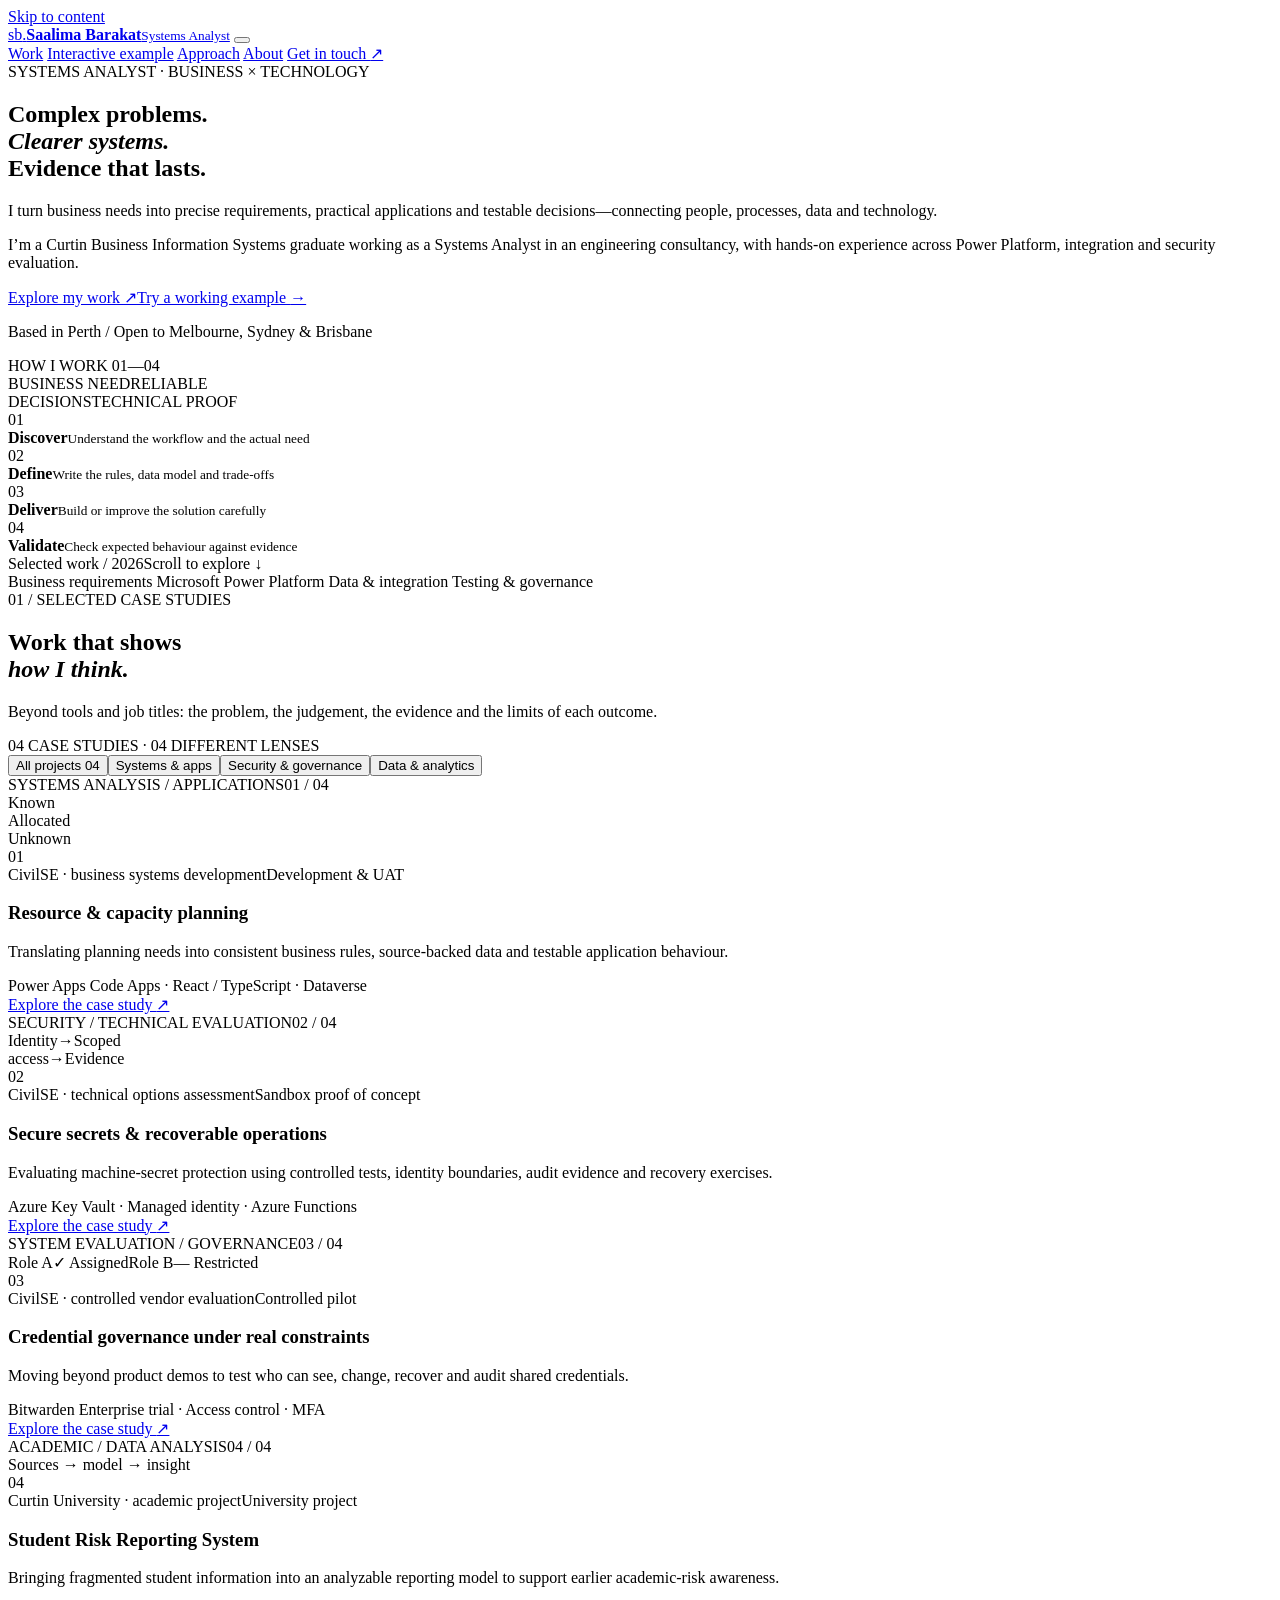
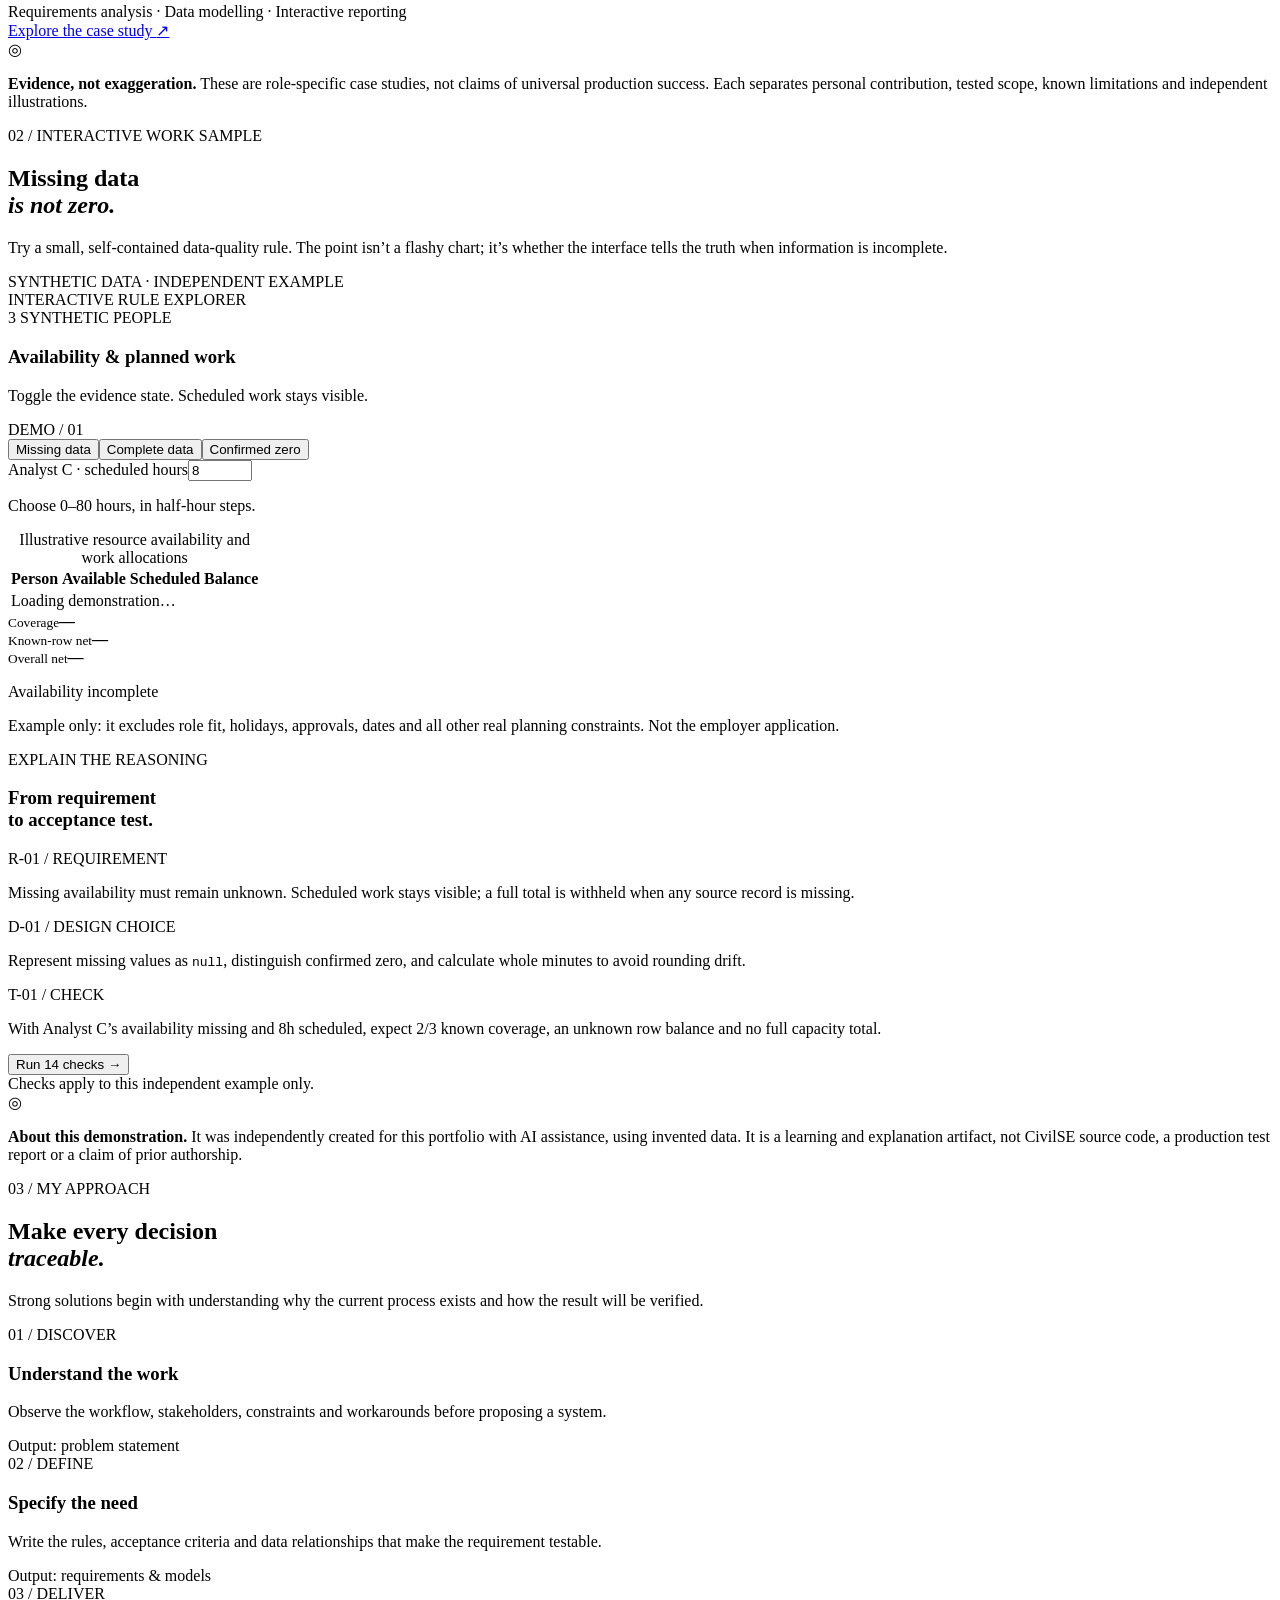
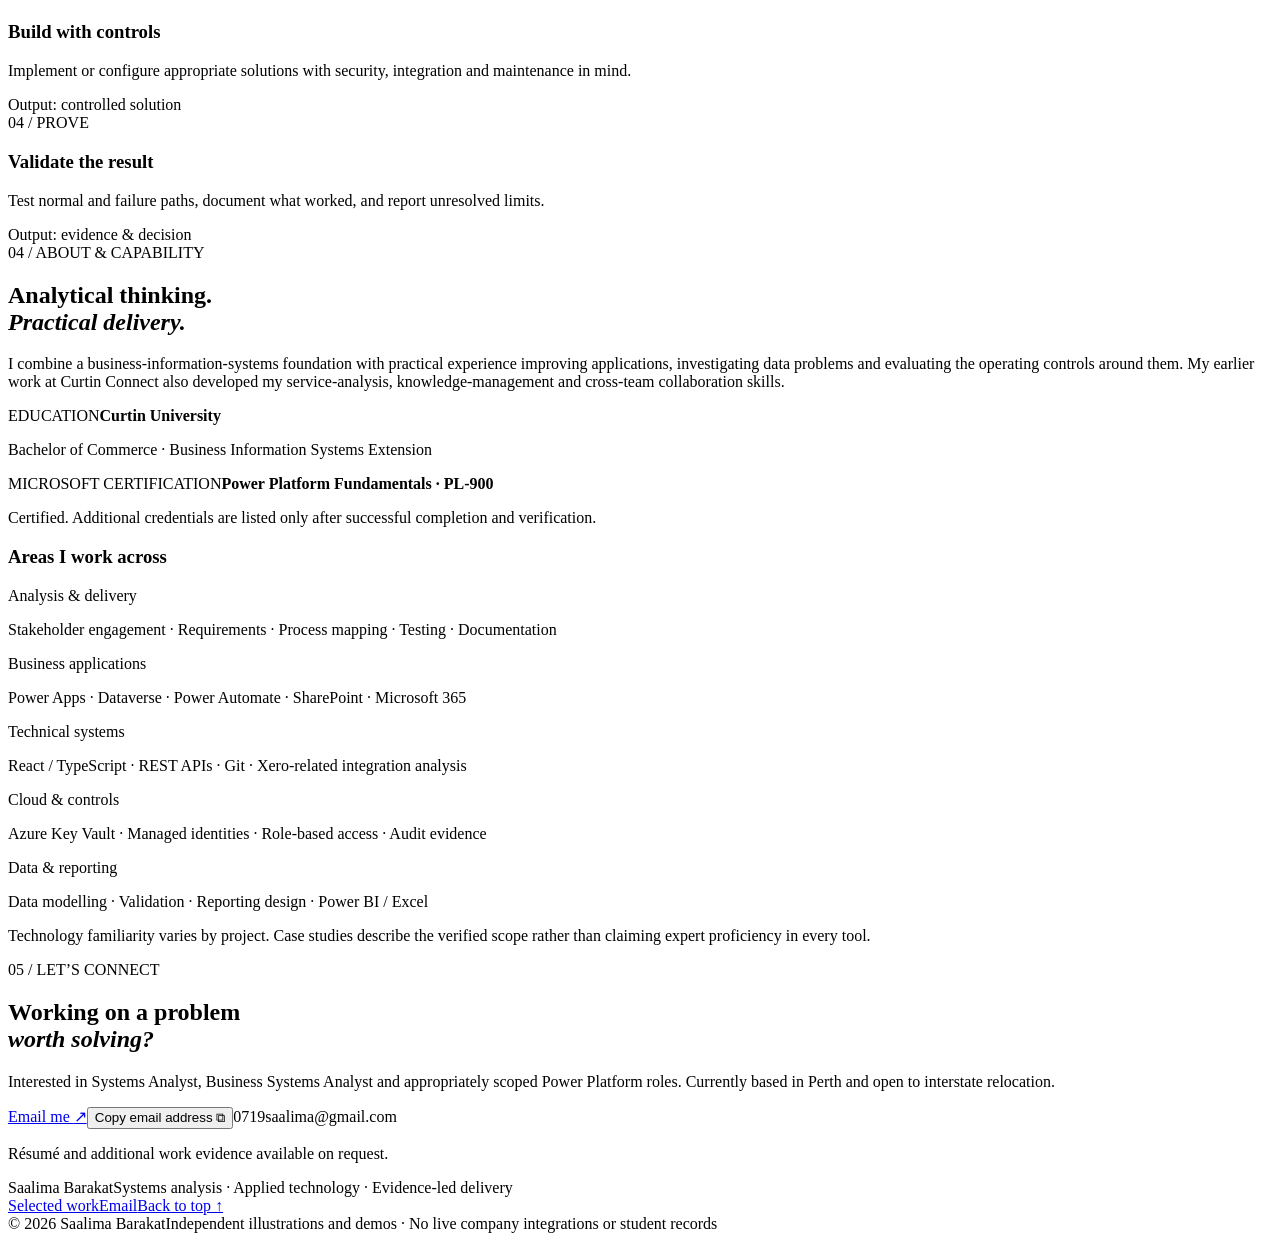
==== index.html @ 71331fdf "Add files via upload Launch professional Systems Analyst portfolio" ====
<!doctype html>
<html lang="en-AU">
<head>
  <meta charset="utf-8">
  <meta name="viewport" content="width=device-width, initial-scale=1">
  <meta name="robots" content="index,follow">
  <meta name="referrer" content="strict-origin-when-cross-origin">
  <meta name="theme-color" content="#102a34">
  <meta name="description" content="Selected systems analysis, Power Platform and security-evaluation case studies with an independent interactive demonstration.">
  <meta property="og:type" content="website">
  <meta property="og:title" content="Saalima Barakat | Systems Analyst · Projects &amp; Evidence">
  <meta property="og:description" content="Selected systems analysis, Power Platform and security-evaluation case studies with an independent interactive demonstration.">
  <meta property="og:image" content="assets/og-card.svg">
  <title>Saalima Barakat | Systems Analyst · Projects &amp; Evidence</title>
  <link rel="icon" type="image/svg+xml" href="assets/favicon.svg">
  <link rel="stylesheet" href="assets/style.css">
  <script src="assets/capacity-rules.js" defer></script>
  <script src="assets/main.js" defer></script>
  
</head>
<body class="">
<a href="#main" class="skip">Skip to content</a>

<header class="header">
  <div class="container header-inner">
    <a class="identity" href="index.html" aria-label="Saalima Barakat — Home"><span class="monogram">sb<span class="monogram-point">.</span></span><span class="identity-text"><strong>Saalima Barakat</strong><small>Systems Analyst</small></span></a>
    <button class="menu-toggle" type="button" aria-expanded="false" aria-controls="site-nav" aria-label="Open navigation"><span></span><span></span></button>
    <nav class="nav-links" id="site-nav" aria-label="Site navigation">
      <a href="index.html#work">Work</a>
      <a href="index.html#demo">Interactive example</a>
      <a href="index.html#approach">Approach</a>
      <a href="index.html#about">About</a>
      <a class="nav-cta" href="index.html#contact">Get in touch <span aria-hidden="true">↗</span></a>
    </nav>
  </div>
</header>
<main id="main">

<section class="hero" id="intro">
  <div class="container hero-grid">
    <div class="hero-main">
      <span class="section-kicker hero-kicker"><span class="kicker-mark"></span> SYSTEMS ANALYST · BUSINESS × TECHNOLOGY</span>
      <h1>Complex problems.<br><em>Clearer systems.</em><br>Evidence that lasts.</h1>
      <p class="hero-lead">I turn business needs into precise requirements, practical applications and testable decisions—connecting people, processes, data and technology.</p>
      <p class="hero-context">I’m a Curtin Business Information Systems graduate working as a Systems Analyst in an engineering consultancy, with hands-on experience across Power Platform, integration and security evaluation.</p>
      <div class="hero-actions"><a class="button button-light" href="#work">Explore my work <span aria-hidden="true">↗</span></a><a class="button button-ghost" href="#demo">Try a working example <span aria-hidden="true">→</span></a></div>
      <p class="availability"><span class="availability-dot" aria-hidden="true"></span> Based in Perth <span class="sep">/</span> Open to Melbourne, Sydney & Brisbane</p>
    </div>
    <div class="hero-aside">
      <div class="glass-eyebrow"><span class="ring-dot" aria-hidden="true"></span> HOW I WORK <span>01—04</span></div>
      <div class="diagram-arc" aria-hidden="true"><span class="arc-label arc-label-top">BUSINESS NEED</span><span class="arc-core">RELIABLE<br>DECISIONS</span><span class="arc-label arc-label-bottom">TECHNICAL PROOF</span></div>
      <div class="workflow-list">
        <div><span>01</span><div><strong>Discover</strong><small>Understand the workflow and the actual need</small></div></div>
        <div><span>02</span><div><strong>Define</strong><small>Write the rules, data model and trade-offs</small></div></div>
        <div><span>03</span><div><strong>Deliver</strong><small>Build or improve the solution carefully</small></div></div>
        <div><span>04</span><div><strong>Validate</strong><small>Check expected behaviour against evidence</small></div></div>
      </div>
    </div>
  </div>
  <div class="hero-bottom container"><span>Selected work / 2026</span><span>Scroll to explore <span aria-hidden="true">↓</span></span></div>
</section>

<div class="capability-ribbon"><div class="container ribbon-inner">
  <span><i class="small-square"></i> Business requirements</span><span><i class="small-square"></i> Microsoft Power Platform</span><span><i class="small-square"></i> Data & integration</span><span><i class="small-square"></i> Testing & governance</span>
</div></div>

<section class="section projects-section" id="work">
  <div class="container">
    <div class="heading-row"><div><span class="section-kicker">01 / SELECTED CASE STUDIES</span><h2>Work that shows<br><em>how I think.</em></h2></div><div class="heading-aside"><p>Beyond tools and job titles: the problem, the judgement, the evidence and the limits of each outcome.</p><span class="mini-meta">04 CASE STUDIES · 04 DIFFERENT LENSES</span></div></div>
    <div class="filters" role="group" aria-label="Filter case studies"><button class="filter active" type="button" data-filter="all" aria-pressed="true">All projects <span>04</span></button><button class="filter" type="button" data-filter="systems" aria-pressed="false">Systems & apps</button><button class="filter" type="button" data-filter="security" aria-pressed="false">Security & governance</button><button class="filter" type="button" data-filter="data" aria-pressed="false">Data & analytics</button></div>
    <div class="project-grid">
      
      <article class="project-card project-card-teal" data-category="systems">
        <div class="project-art project-art-teal" aria-hidden="true">
          <div class="art-head"><span>SYSTEMS ANALYSIS / APPLICATIONS</span><span>01 / 04</span></div>
          <div class="art-planner"><div class="art-track"><span>Known</span><i style="width:76%"></i></div><div class="art-track"><span>Allocated</span><i style="width:57%"></i></div><div class="art-track"><span>Unknown</span><i class="unknown" style="width:42%"></i></div></div>
          
          <span class="art-index">01</span>
        </div>
        <div class="project-body"><div class="project-meta"><span>CivilSE · business systems development</span><span class="project-status">Development &amp; UAT</span></div><h3>Resource &amp; capacity planning</h3><p>Translating planning needs into consistent business rules, source-backed data and testable application behaviour.</p><div class="project-tech">Power Apps Code Apps · React / TypeScript · Dataverse</div><a class="project-link" href="work/resource-planning.html" aria-label="Read case study: Resource &amp; capacity planning">Explore the case study <span aria-hidden="true">↗</span></a></div>
      </article>
      
      <article class="project-card project-card-blue" data-category="security">
        <div class="project-art project-art-blue" aria-hidden="true">
          <div class="art-head"><span>SECURITY / TECHNICAL EVALUATION</span><span>02 / 04</span></div>
          <div class="art-nodes"><span>Identity</span><b>→</b><span class="art-node-focus">Scoped<br>access</span><b>→</b><span>Evidence</span></div>
          
          <span class="art-index">02</span>
        </div>
        <div class="project-body"><div class="project-meta"><span>CivilSE · technical options assessment</span><span class="project-status">Sandbox proof of concept</span></div><h3>Secure secrets &amp; recoverable operations</h3><p>Evaluating machine-secret protection using controlled tests, identity boundaries, audit evidence and recovery exercises.</p><div class="project-tech">Azure Key Vault · Managed identity · Azure Functions</div><a class="project-link" href="work/azure-key-vault.html" aria-label="Read case study: Secure secrets &amp; recoverable operations">Explore the case study <span aria-hidden="true">↗</span></a></div>
      </article>
      
      <article class="project-card project-card-violet" data-category="security">
        <div class="project-art project-art-violet" aria-hidden="true">
          <div class="art-head"><span>SYSTEM EVALUATION / GOVERNANCE</span><span>03 / 04</span></div>
          <div class="art-permissions"><span class="perm-user">Role A</span><span class="perm-yes">✓ Assigned</span><span class="perm-user">Role B</span><span class="perm-no">— Restricted</span></div>
          
          <span class="art-index">03</span>
        </div>
        <div class="project-body"><div class="project-meta"><span>CivilSE · controlled vendor evaluation</span><span class="project-status">Controlled pilot</span></div><h3>Credential governance under real constraints</h3><p>Moving beyond product demos to test who can see, change, recover and audit shared credentials.</p><div class="project-tech">Bitwarden Enterprise trial · Access control · MFA</div><a class="project-link" href="work/credential-governance.html" aria-label="Read case study: Credential governance under real constraints">Explore the case study <span aria-hidden="true">↗</span></a></div>
      </article>
      
      <article class="project-card project-card-sand" data-category="data">
        <div class="project-art project-art-sand" aria-hidden="true">
          <div class="art-head"><span>ACADEMIC / DATA ANALYSIS</span><span>04 / 04</span></div>
          <div class="art-analytics"><i style="height:38%"></i><i style="height:72%"></i><i style="height:55%"></i><i style="height:90%"></i><i style="height:66%"></i><span>Sources → model → insight</span></div>
          <span class="art-index">04</span>
        </div>
        <div class="project-body"><div class="project-meta"><span>Curtin University · academic project</span><span class="project-status">University project</span></div><h3>Student Risk Reporting System</h3><p>Bringing fragmented student information into an analyzable reporting model to support earlier academic-risk awareness.</p><div class="project-tech">Requirements analysis · Data modelling · Interactive reporting</div><a class="project-link" href="work/student-risk.html" aria-label="Read case study: Student Risk Reporting System">Explore the case study <span aria-hidden="true">↗</span></a></div>
      </article>
      
    </div>
    <div class="transparency"><span aria-hidden="true">◎</span><p><strong>Evidence, not exaggeration.</strong> These are role-specific case studies, not claims of universal production success. Each separates personal contribution, tested scope, known limitations and independent illustrations.</p></div>
  </div>
</section>

<section class="demo-section" id="demo">
 <div class="container">
   <div class="heading-row demo-heading"><div><span class="section-kicker">02 / INTERACTIVE WORK SAMPLE</span><h2>Missing data<br><em>is not zero.</em></h2></div><div class="heading-aside"><p>Try a small, self-contained data-quality rule. The point isn’t a flashy chart; it’s whether the interface tells the truth when information is incomplete.</p><span class="mini-meta">SYNTHETIC DATA · INDEPENDENT EXAMPLE</span></div></div>
   <div class="demo-grid">
    <div class="demo-screen"><div class="screen-top"><div><span class="green-dot"></span> INTERACTIVE RULE EXPLORER</div><span>3 SYNTHETIC PEOPLE</span></div>
      <div class="screen-title"><div><h3>Availability & planned work</h3><p>Toggle the evidence state. Scheduled work stays visible.</p></div><span class="screen-counter">DEMO / 01</span></div>
      <div class="scenario" role="group" aria-label="Availability data scenario"><button type="button" class="scenario-btn selected" data-scenario="missing" aria-pressed="true">Missing data</button><button type="button" class="scenario-btn" data-scenario="complete" aria-pressed="false">Complete data</button><button type="button" class="scenario-btn" data-scenario="zero" aria-pressed="false">Confirmed zero</button></div>
      <div class="scenario-input"><label for="scheduled">Analyst C · scheduled hours</label><input id="scheduled" type="number" min="0" max="80" step="0.5" value="8" aria-describedby="scenario-help"><p id="scenario-help">Choose 0–80 hours, in half-hour steps.</p></div>
      <p id="input-error" class="inline-error" role="alert" hidden></p>
      <div id="demo-output"><div class="table-container"><table><caption class="visually-hidden">Illustrative resource availability and work allocations</caption><thead><tr><th scope="col">Person</th><th scope="col">Available</th><th scope="col">Scheduled</th><th scope="col">Balance</th></tr></thead><tbody id="demo-rows"><tr><td colspan="4">Loading demonstration…</td></tr></tbody></table></div>
        <div class="demo-metrics" aria-live="polite"><div><small>Coverage</small><strong id="coverage">—</strong></div><div><small>Known-row net</small><strong id="known-net">—</strong></div><div><small>Overall net</small><strong id="total-net">—</strong></div></div><p id="net-note" class="metric-explainer">Availability incomplete</p><p class="scenario-result" id="conclusion" aria-live="polite"></p>
      </div>
      <p class="demo-disclaimer">Example only: it excludes role fit, holidays, approvals, dates and all other real planning constraints. Not the employer application.</p>
    </div>
    <div class="demo-trace"><span class="trace-label">EXPLAIN THE REASONING</span><h3>From requirement<br>to acceptance test.</h3><div class="trace-item"><span>R-01 / REQUIREMENT</span><p>Missing availability must remain unknown. Scheduled work stays visible; a full total is withheld when any source record is missing.</p></div><div class="trace-item"><span>D-01 / DESIGN CHOICE</span><p>Represent missing values as <code>null</code>, distinguish confirmed zero, and calculate whole minutes to avoid rounding drift.</p></div><div class="trace-item"><span>T-01 / CHECK</span><p>With Analyst C’s availability missing and 8h scheduled, expect 2/3 known coverage, an unknown row balance and no full capacity total.</p></div><button class="button test-button" type="button" id="run-tests">Run 14 checks <span aria-hidden="true">→</span></button><div id="test-result" class="test-result" role="status">Checks apply to this independent example only.</div><details id="test-details" class="test-details" hidden><summary>Inspect the individual checks</summary><ol id="test-list"></ol></details></div>
   </div>
   <div class="demo-credit"><span>◎</span><p><strong>About this demonstration.</strong> It was independently created for this portfolio with AI assistance, using invented data. It is a learning and explanation artifact, not CivilSE source code, a production test report or a claim of prior authorship.</p></div>
 </div>
</section>

<section class="section method-section" id="approach"><div class="container"><div class="heading-row"><div><span class="section-kicker">03 / MY APPROACH</span><h2>Make every decision<br><em>traceable.</em></h2></div><div class="heading-aside"><p>Strong solutions begin with understanding why the current process exists and how the result will be verified.</p></div></div>
  <div class="method-grid"><div class="method"><span class="method-index">01 / DISCOVER</span><h3>Understand the work</h3><p>Observe the workflow, stakeholders, constraints and workarounds before proposing a system.</p><span class="method-deliverable">Output: problem statement</span></div><div class="method"><span class="method-index">02 / DEFINE</span><h3>Specify the need</h3><p>Write the rules, acceptance criteria and data relationships that make the requirement testable.</p><span class="method-deliverable">Output: requirements & models</span></div><div class="method"><span class="method-index">03 / DELIVER</span><h3>Build with controls</h3><p>Implement or configure appropriate solutions with security, integration and maintenance in mind.</p><span class="method-deliverable">Output: controlled solution</span></div><div class="method"><span class="method-index">04 / PROVE</span><h3>Validate the result</h3><p>Test normal and failure paths, document what worked, and report unresolved limits.</p><span class="method-deliverable">Output: evidence & decision</span></div></div>
</div></section>

<section class="section profile-section" id="about"><div class="container profile-grid"><div><span class="section-kicker">04 / ABOUT & CAPABILITY</span><h2>Analytical thinking.<br><em>Practical delivery.</em></h2><p class="profile-intro">I combine a business-information-systems foundation with practical experience improving applications, investigating data problems and evaluating the operating controls around them. My earlier work at Curtin Connect also developed my service-analysis, knowledge-management and cross-team collaboration skills.</p><div class="education-card"><span>EDUCATION</span><strong>Curtin University</strong><p>Bachelor of Commerce · Business Information Systems Extension</p></div><div class="education-card"><span>MICROSOFT CERTIFICATION</span><strong>Power Platform Fundamentals · PL-900</strong><p>Certified. Additional credentials are listed only after successful completion and verification.</p></div></div><div class="skills-panel"><h3>Areas I work across</h3><div class="skill-row"><span>Analysis & delivery</span><p>Stakeholder engagement · Requirements · Process mapping · Testing · Documentation</p></div><div class="skill-row"><span>Business applications</span><p>Power Apps · Dataverse · Power Automate · SharePoint · Microsoft 365</p></div><div class="skill-row"><span>Technical systems</span><p>React / TypeScript · REST APIs · Git · Xero-related integration analysis</p></div><div class="skill-row"><span>Cloud & controls</span><p>Azure Key Vault · Managed identities · Role-based access · Audit evidence</p></div><div class="skill-row"><span>Data & reporting</span><p>Data modelling · Validation · Reporting design · Power BI / Excel</p></div><p class="skill-caveat">Technology familiarity varies by project. Case studies describe the verified scope rather than claiming expert proficiency in every tool.</p></div></div></section>

<section class="contact-section" id="contact"><div class="container contact-grid"><div><span class="section-kicker">05 / LET’S CONNECT</span><h2>Working on a problem<br><em>worth solving?</em></h2><p>Interested in Systems Analyst, Business Systems Analyst and appropriately scoped Power Platform roles. Currently based in Perth and open to interstate relocation.</p></div><div class="contact-actions"><a class="button button-light" href="mailto:0719saalima@gmail.com?subject=Systems%20Analyst%20opportunity">Email me <span aria-hidden="true">↗</span></a><button type="button" class="copy-email" data-copy="0719saalima@gmail.com">Copy email address <span aria-hidden="true">⧉</span></button><span id="copy-status" class="copy-status" role="status" aria-live="polite"></span><span class="contact-label">0719saalima@gmail.com</span><p>Résumé and additional work evidence available on request.</p></div></div></section>

</main>
<footer class="footer">
  <div class="container foot-grid">
    <div><span class="foot-name">Saalima Barakat</span><span class="foot-sub">Systems analysis · Applied technology · Evidence-led delivery</span></div>
    <div class="foot-right"><a href="index.html#work">Selected work</a><a href="mailto:0719saalima@gmail.com?subject=Systems%20Analyst%20opportunity">Email</a><a href="#main">Back to top ↑</a></div>
  </div>
  <div class="container foot-base"><span>© 2026 Saalima Barakat</span><span>Independent illustrations and demos · No live company integrations or student records</span></div>
</footer>
</body>
</html>
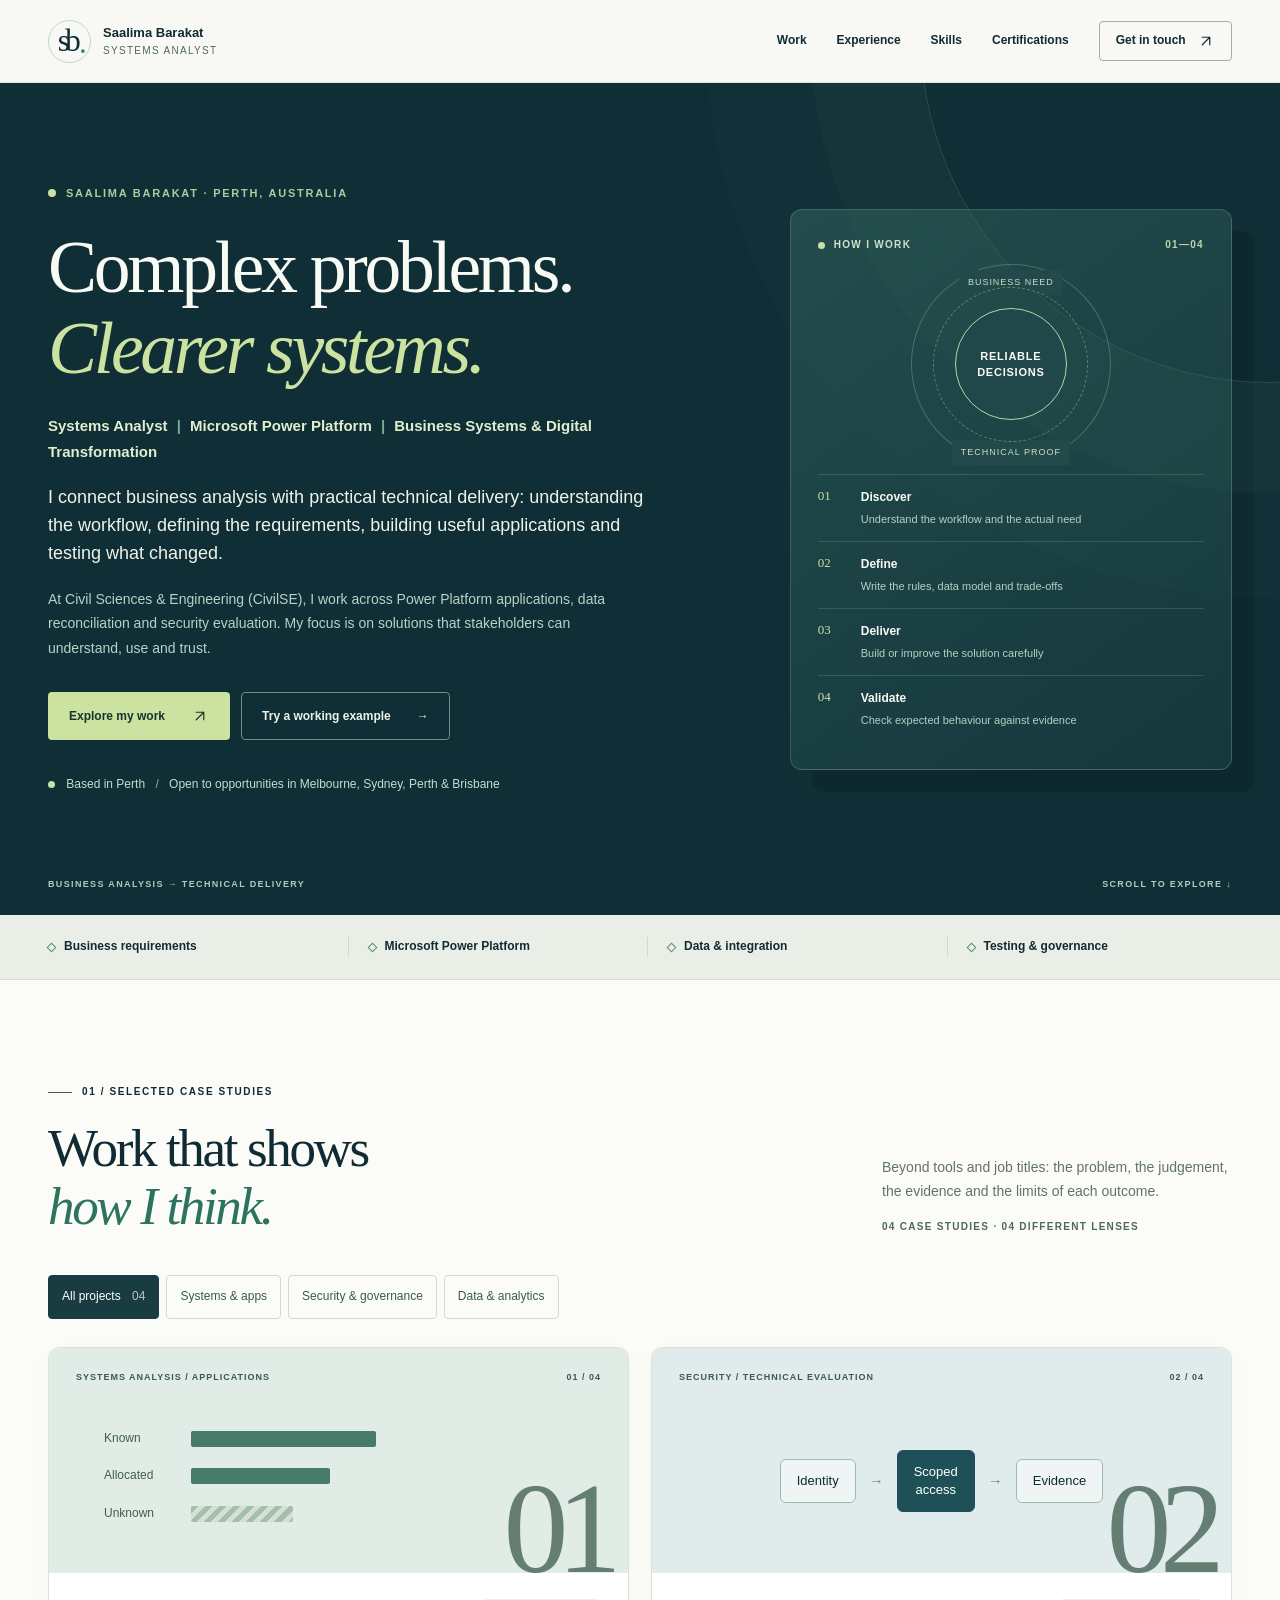
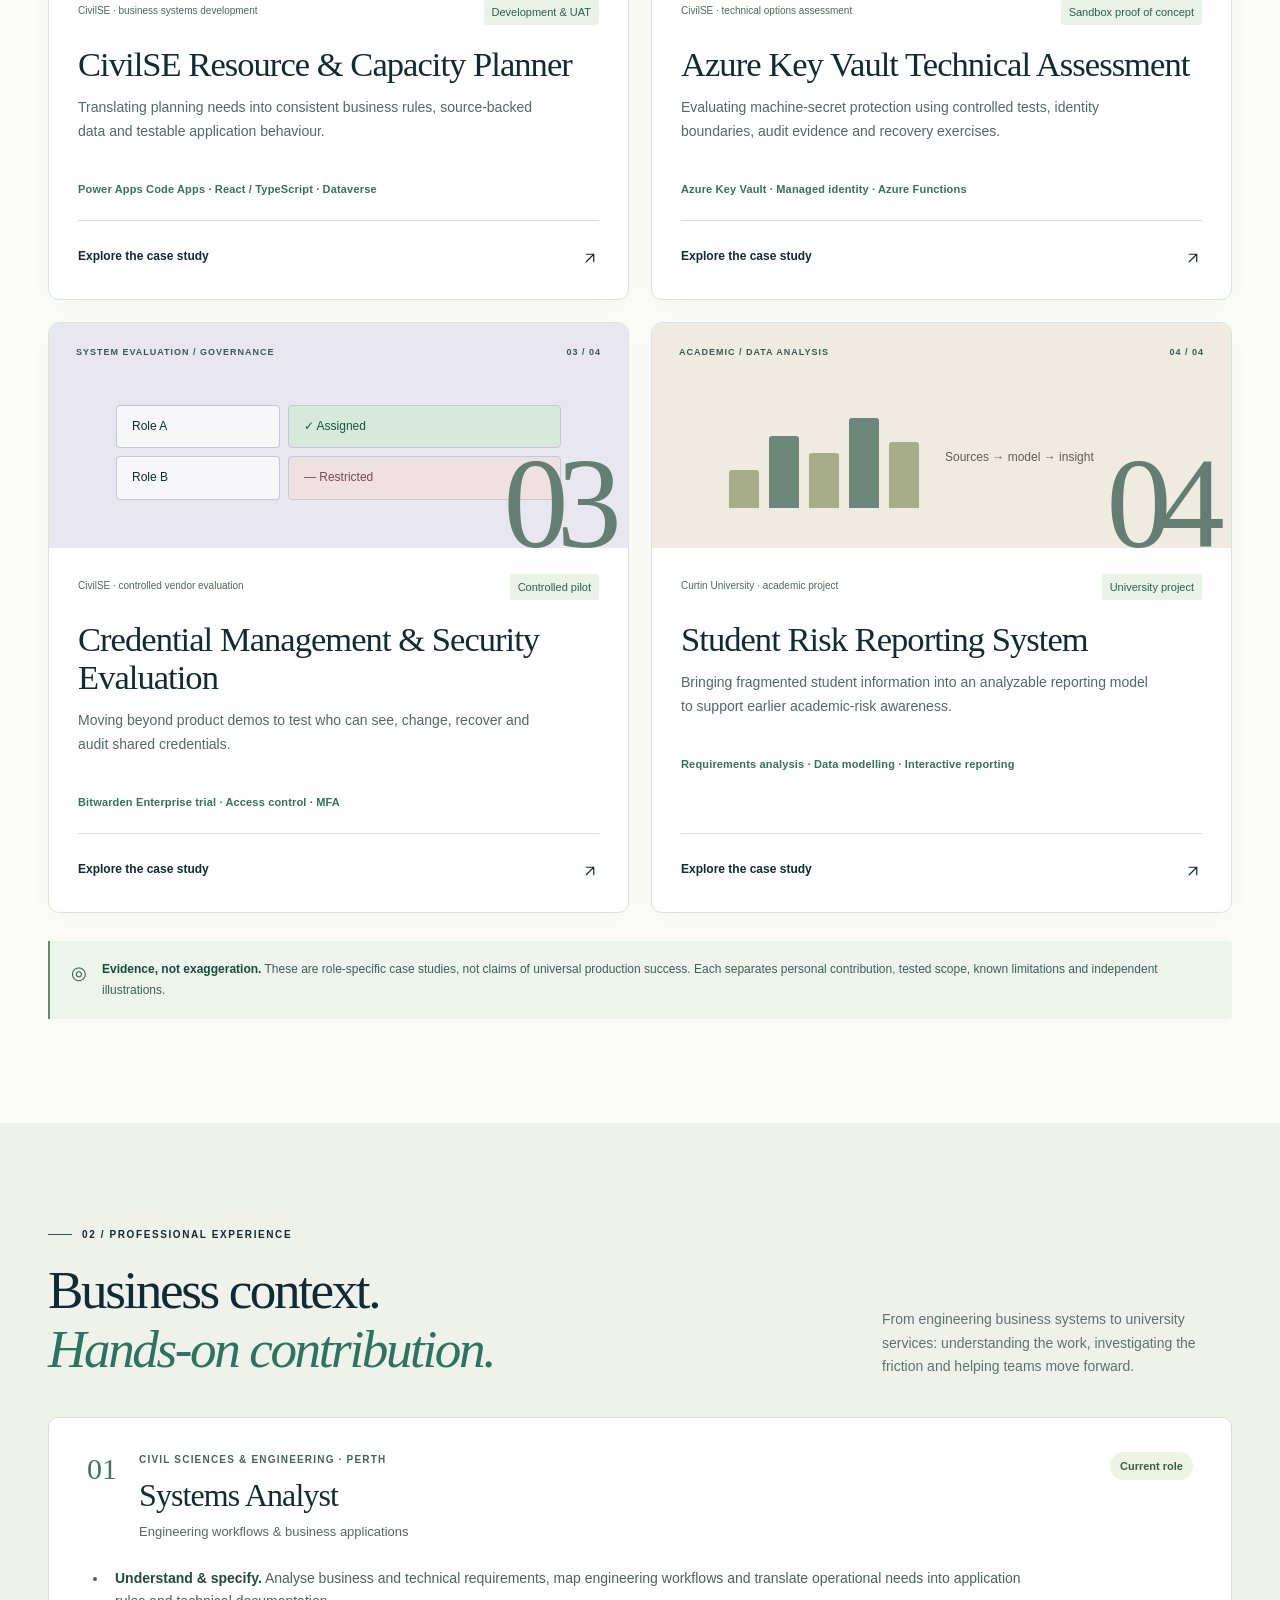
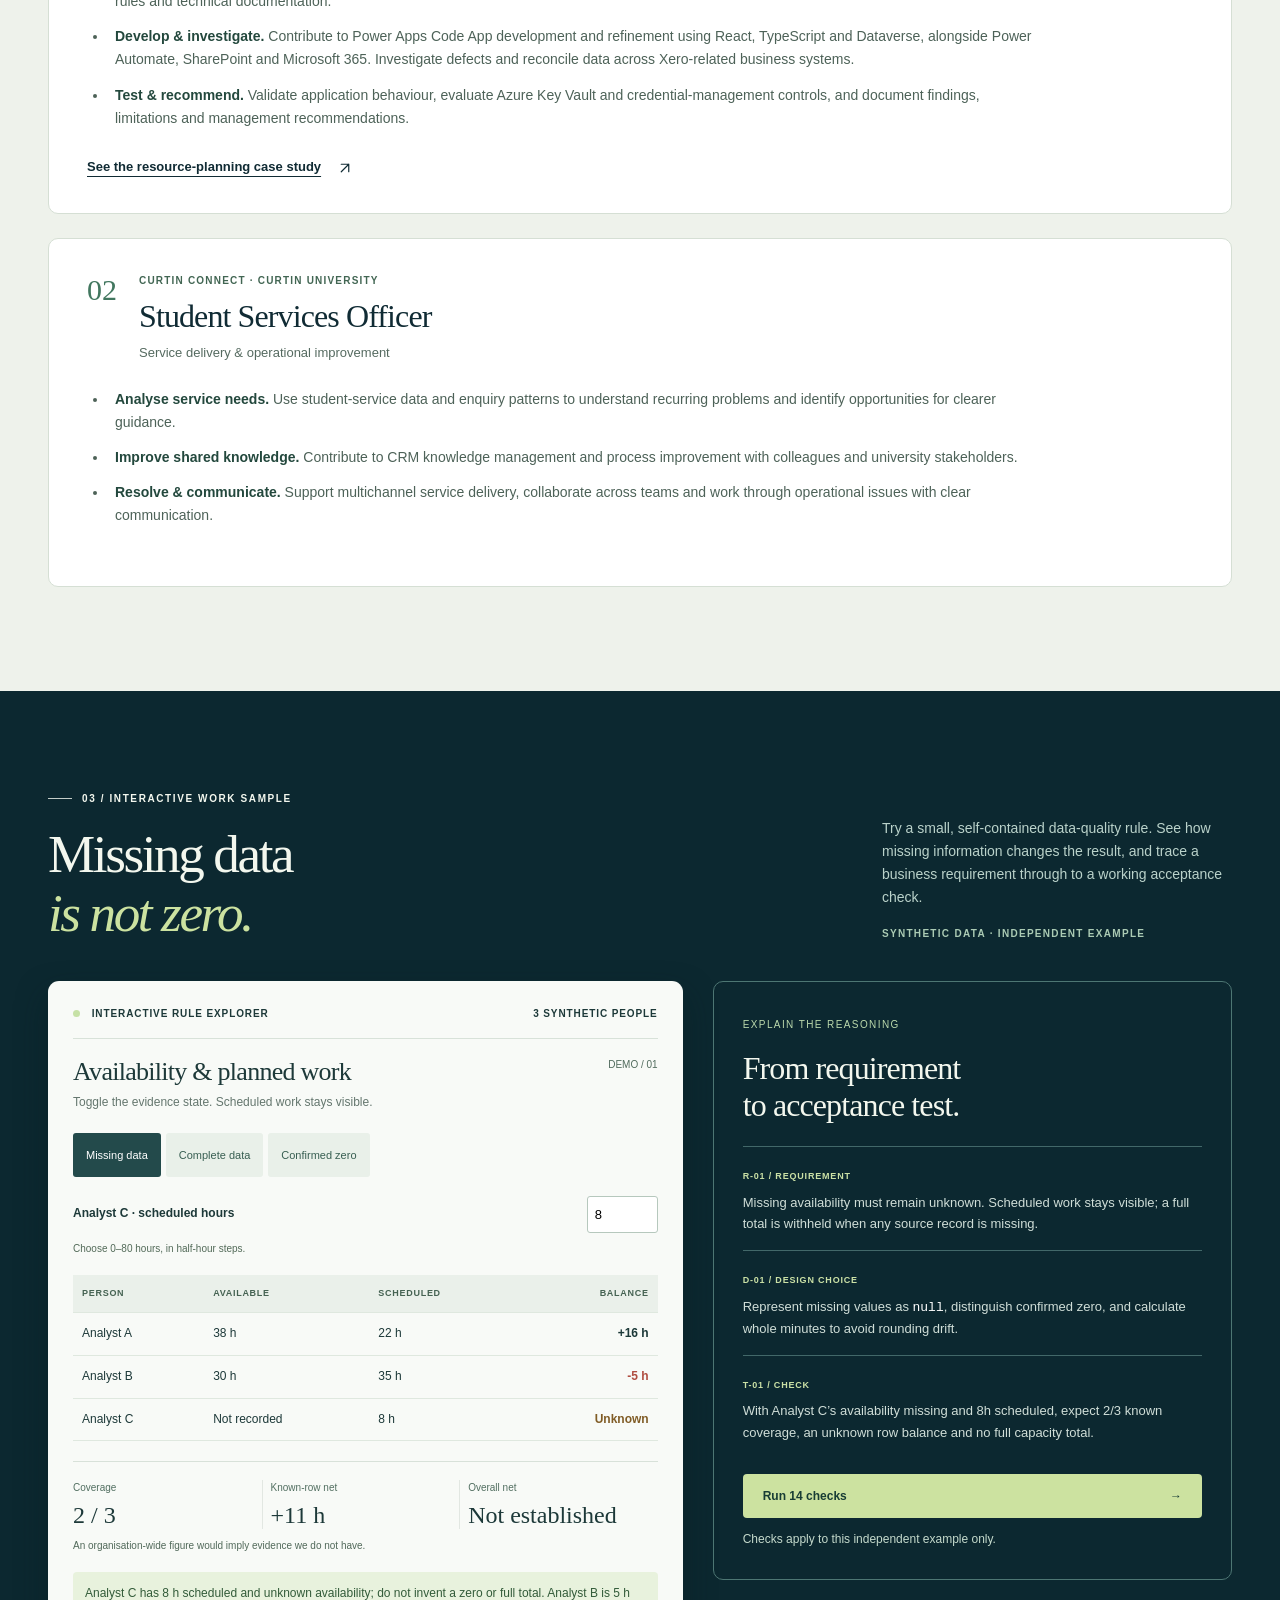
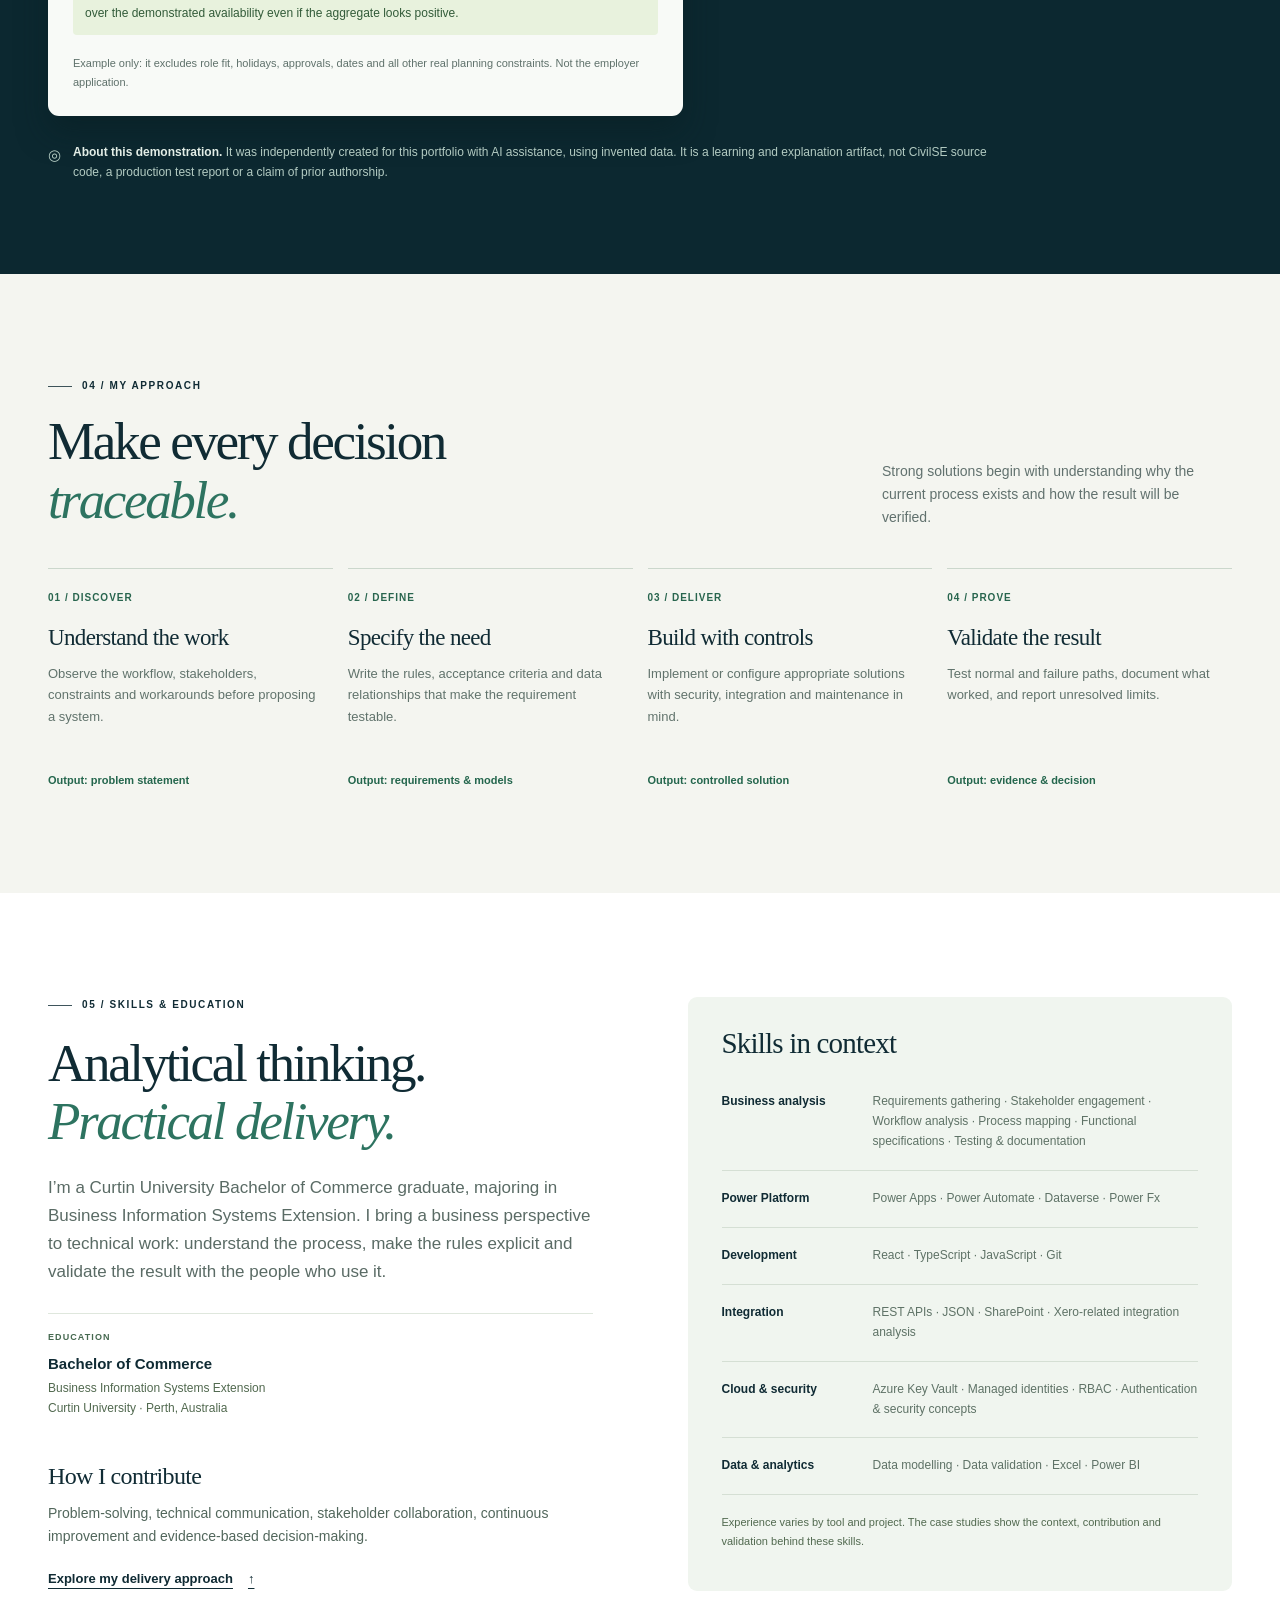
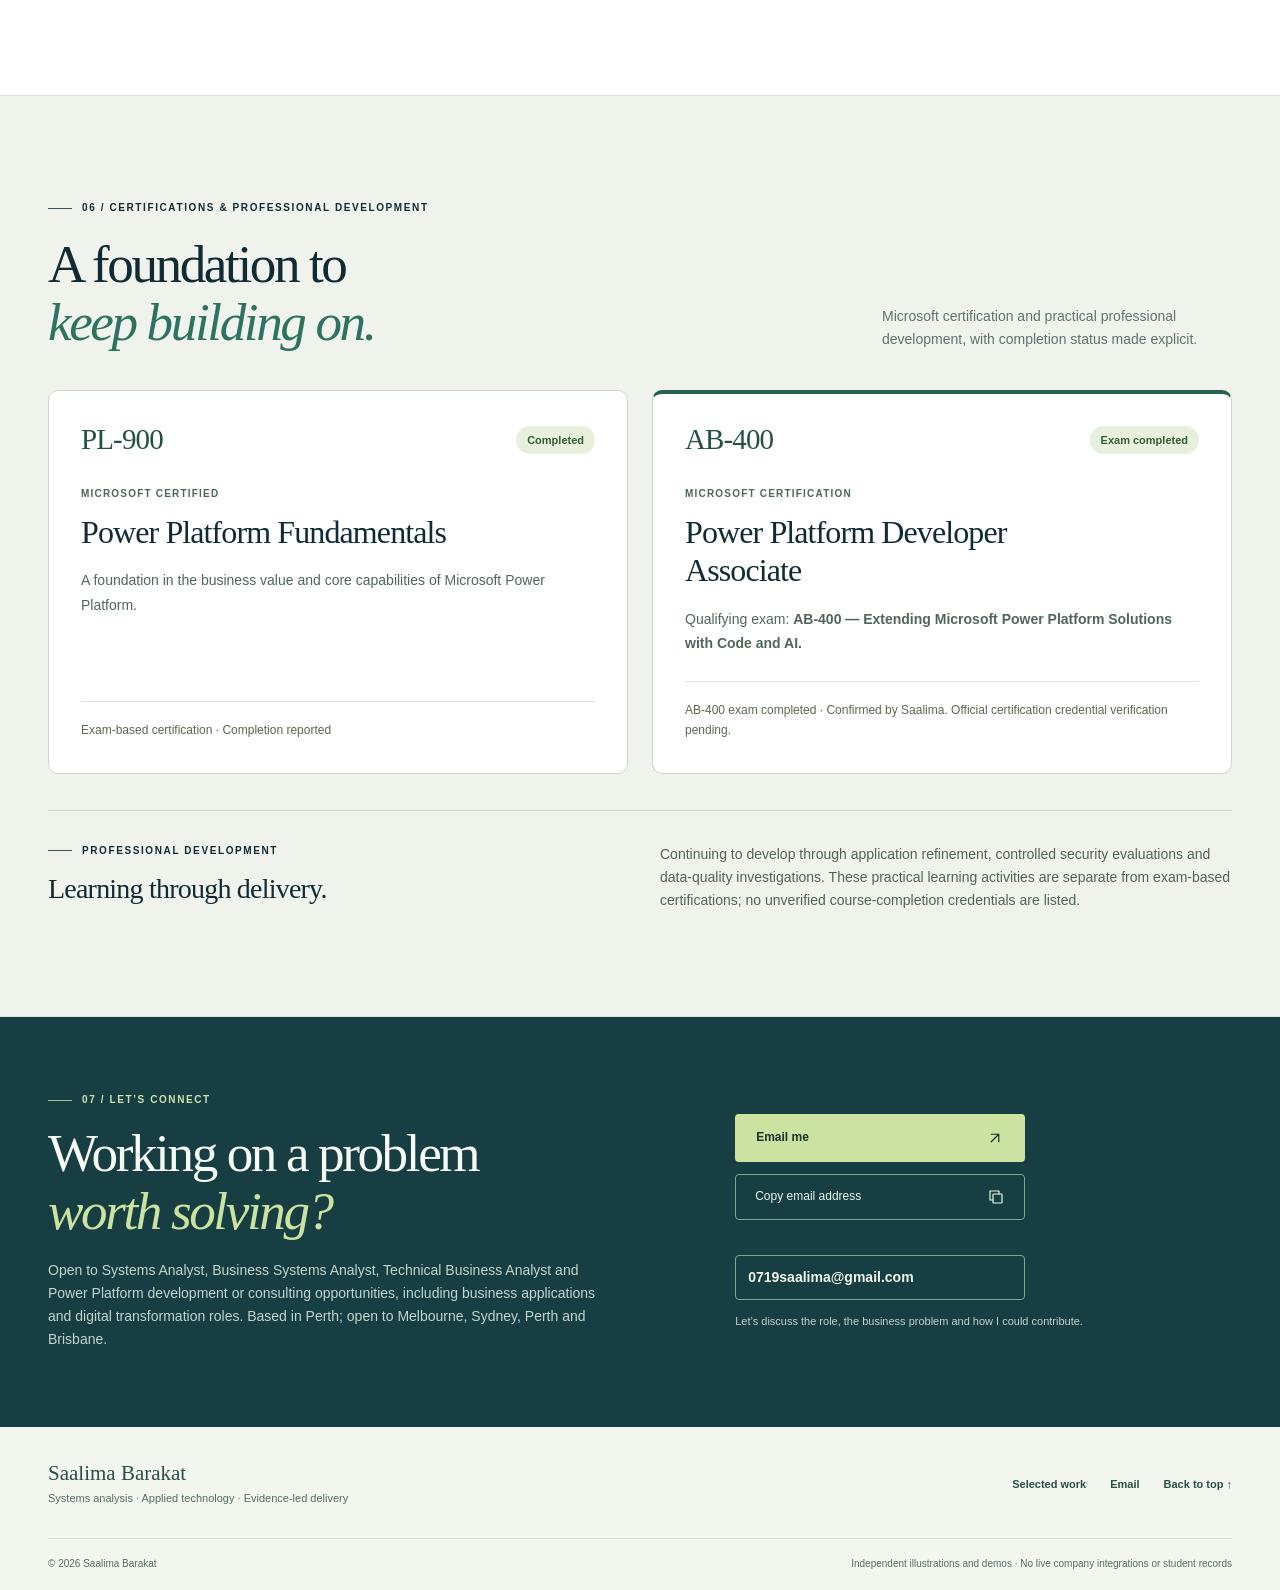
==== commit 86839b20: "Refresh portfolio for systems analysis and Power Platform recruitment" ====
--- a/index.html
+++ b/index.html
@@ -1,154 +1,1115 @@
 <!doctype html>
 <html lang="en-AU">
-<head>
-  <meta charset="utf-8">
-  <meta name="viewport" content="width=device-width, initial-scale=1">
-  <meta name="robots" content="index,follow">
-  <meta name="referrer" content="strict-origin-when-cross-origin">
-  <meta name="theme-color" content="#102a34">
-  <meta name="description" content="Selected systems analysis, Power Platform and security-evaluation case studies with an independent interactive demonstration.">
-  <meta property="og:type" content="website">
-  <meta property="og:title" content="Saalima Barakat | Systems Analyst · Projects &amp; Evidence">
-  <meta property="og:description" content="Selected systems analysis, Power Platform and security-evaluation case studies with an independent interactive demonstration.">
-  <meta property="og:image" content="assets/og-card.svg">
-  <title>Saalima Barakat | Systems Analyst · Projects &amp; Evidence</title>
-  <link rel="icon" type="image/svg+xml" href="assets/favicon.svg">
-  <link rel="stylesheet" href="assets/style.css">
-  <script src="assets/capacity-rules.js" defer></script>
-  <script src="assets/main.js" defer></script>
-  
-</head>
-<body class="">
-<a href="#main" class="skip">Skip to content</a>
-
-<header class="header">
-  <div class="container header-inner">
-    <a class="identity" href="index.html" aria-label="Saalima Barakat — Home"><span class="monogram">sb<span class="monogram-point">.</span></span><span class="identity-text"><strong>Saalima Barakat</strong><small>Systems Analyst</small></span></a>
-    <button class="menu-toggle" type="button" aria-expanded="false" aria-controls="site-nav" aria-label="Open navigation"><span></span><span></span></button>
-    <nav class="nav-links" id="site-nav" aria-label="Site navigation">
-      <a href="index.html#work">Work</a>
-      <a href="index.html#demo">Interactive example</a>
-      <a href="index.html#approach">Approach</a>
-      <a href="index.html#about">About</a>
-      <a class="nav-cta" href="index.html#contact">Get in touch <span aria-hidden="true">↗</span></a>
-    </nav>
-  </div>
-</header>
-<main id="main">
-
-<section class="hero" id="intro">
-  <div class="container hero-grid">
-    <div class="hero-main">
-      <span class="section-kicker hero-kicker"><span class="kicker-mark"></span> SYSTEMS ANALYST · BUSINESS × TECHNOLOGY</span>
-      <h1>Complex problems.<br><em>Clearer systems.</em><br>Evidence that lasts.</h1>
-      <p class="hero-lead">I turn business needs into precise requirements, practical applications and testable decisions—connecting people, processes, data and technology.</p>
-      <p class="hero-context">I’m a Curtin Business Information Systems graduate working as a Systems Analyst in an engineering consultancy, with hands-on experience across Power Platform, integration and security evaluation.</p>
-      <div class="hero-actions"><a class="button button-light" href="#work">Explore my work <span aria-hidden="true">↗</span></a><a class="button button-ghost" href="#demo">Try a working example <span aria-hidden="true">→</span></a></div>
-      <p class="availability"><span class="availability-dot" aria-hidden="true"></span> Based in Perth <span class="sep">/</span> Open to Melbourne, Sydney & Brisbane</p>
-    </div>
-    <div class="hero-aside">
-      <div class="glass-eyebrow"><span class="ring-dot" aria-hidden="true"></span> HOW I WORK <span>01—04</span></div>
-      <div class="diagram-arc" aria-hidden="true"><span class="arc-label arc-label-top">BUSINESS NEED</span><span class="arc-core">RELIABLE<br>DECISIONS</span><span class="arc-label arc-label-bottom">TECHNICAL PROOF</span></div>
-      <div class="workflow-list">
-        <div><span>01</span><div><strong>Discover</strong><small>Understand the workflow and the actual need</small></div></div>
-        <div><span>02</span><div><strong>Define</strong><small>Write the rules, data model and trade-offs</small></div></div>
-        <div><span>03</span><div><strong>Deliver</strong><small>Build or improve the solution carefully</small></div></div>
-        <div><span>04</span><div><strong>Validate</strong><small>Check expected behaviour against evidence</small></div></div>
+  <head>
+    <meta charset="utf-8" />
+    <meta name="viewport" content="width=device-width, initial-scale=1" />
+    <meta name="robots" content="index,follow" />
+    <meta name="referrer" content="strict-origin-when-cross-origin" />
+    <meta name="theme-color" content="#102a34" />
+    <meta
+      name="description"
+      content="Saalima Barakat, Systems Analyst in Perth. Business analysis, Microsoft Power Platform, application development and security evaluation. Open to Melbourne, Sydney, Perth and Brisbane."
+    />
+    <meta property="og:type" content="website" />
+    <meta
+      property="og:title"
+      content="Saalima Barakat | Systems Analyst &amp; Power Platform"
+    />
+    <meta
+      property="og:description"
+      content="Saalima Barakat, Systems Analyst in Perth. Business analysis, Microsoft Power Platform, application development and security evaluation. Open to Melbourne, Sydney, Perth and Brisbane."
+    />
+    <meta
+      property="og:image"
+      content="https://salstar07.github.io/systems-analysis-portfolio/assets/og-card.png"
+    />
+    <meta property="og:image:type" content="image/png" />
+    <meta property="og:image:width" content="1200" />
+    <meta property="og:image:height" content="630" />
+    <meta
+      property="og:image:alt"
+      content="Saalima Barakat — Systems Analyst. Complex problems. Clearer systems."
+    />
+    <meta
+      property="og:url"
+      content="https://salstar07.github.io/systems-analysis-portfolio/"
+    />
+    <meta property="og:locale" content="en_AU" />
+    <meta name="twitter:card" content="summary_large_image" />
+    <meta
+      name="twitter:title"
+      content="Saalima Barakat | Systems Analyst &amp; Power Platform"
+    />
+    <meta
+      name="twitter:description"
+      content="Saalima Barakat, Systems Analyst in Perth. Business analysis, Microsoft Power Platform, application development and security evaluation. Open to Melbourne, Sydney, Perth and Brisbane."
+    />
+    <meta
+      name="twitter:image"
+      content="https://salstar07.github.io/systems-analysis-portfolio/assets/og-card.png"
+    />
+    <meta
+      name="twitter:image:alt"
+      content="Saalima Barakat — Systems Analyst. Complex problems. Clearer systems."
+    />
+    <link
+      rel="canonical"
+      href="https://salstar07.github.io/systems-analysis-portfolio/"
+    />
+    <title>Saalima Barakat | Systems Analyst &amp; Power Platform</title>
+    <link rel="icon" type="image/svg+xml" href="assets/favicon.svg" />
+    <link rel="stylesheet" href="assets/style.css" />
+    <script src="assets/capacity-rules.js" defer></script>
+    <script src="assets/main.js" defer></script>
+
+    <script type="application/ld+json">
+      {
+        "@context": "https://schema.org",
+        "@type": "Person",
+        "name": "Saalima Barakat",
+        "jobTitle": "Systems Analyst",
+        "url": "https://salstar07.github.io/systems-analysis-portfolio/",
+        "worksFor": {
+          "@type": "Organization",
+          "name": "Civil Sciences & Engineering"
+        },
+        "alumniOf": {
+          "@type": "CollegeOrUniversity",
+          "name": "Curtin University"
+        },
+        "homeLocation": {
+          "@type": "City",
+          "name": "Perth, Australia"
+        }
+      }
+    </script>
+    <noscript
+      ><style>
+        .menu-toggle,
+        .filters,
+        .demo-grid {
+          display: none !important;
+        }
+        .header {
+          position: static;
+        }
+        .header-inner {
+          height: auto;
+          flex-wrap: wrap;
+          padding-block: 18px;
+        }
+        .nav-links {
+          position: static;
+          display: flex;
+          flex-wrap: wrap;
+        }
+      </style></noscript
+    >
+  </head>
+  <body>
+    <a href="#main" class="skip">Skip to content</a>
+
+    <header class="header">
+      <div class="container header-inner">
+        <a
+          class="identity"
+          href="index.html"
+          aria-label="Saalima Barakat — Home"
+          ><span class="monogram">sb<span class="monogram-point">.</span></span
+          ><span class="identity-text"
+            ><strong>Saalima Barakat</strong
+            ><small>Systems Analyst</small></span
+          ></a
+        >
+        <button
+          class="menu-toggle"
+          type="button"
+          aria-expanded="false"
+          aria-controls="site-nav"
+          aria-label="Open navigation"
+        >
+          <span></span><span></span>
+        </button>
+        <nav class="nav-links" id="site-nav" aria-label="Site navigation">
+          <a href="index.html#work">Work</a>
+          <a href="index.html#experience">Experience</a>
+          <a href="index.html#about">Skills</a>
+          <a href="index.html#certifications">Certifications</a>
+          <a class="nav-cta" href="index.html#contact"
+            >Get in touch
+            <span aria-hidden="true"
+              ><svg
+                class="icon"
+                viewBox="0 0 24 24"
+                aria-hidden="true"
+                focusable="false"
+              >
+                <path d="M7 17 17 7M7 7h10v10" /></svg></span
+          ></a>
+        </nav>
       </div>
-    </div>
-  </div>
-  <div class="hero-bottom container"><span>Selected work / 2026</span><span>Scroll to explore <span aria-hidden="true">↓</span></span></div>
-</section>
-
-<div class="capability-ribbon"><div class="container ribbon-inner">
-  <span><i class="small-square"></i> Business requirements</span><span><i class="small-square"></i> Microsoft Power Platform</span><span><i class="small-square"></i> Data & integration</span><span><i class="small-square"></i> Testing & governance</span>
-</div></div>
-
-<section class="section projects-section" id="work">
-  <div class="container">
-    <div class="heading-row"><div><span class="section-kicker">01 / SELECTED CASE STUDIES</span><h2>Work that shows<br><em>how I think.</em></h2></div><div class="heading-aside"><p>Beyond tools and job titles: the problem, the judgement, the evidence and the limits of each outcome.</p><span class="mini-meta">04 CASE STUDIES · 04 DIFFERENT LENSES</span></div></div>
-    <div class="filters" role="group" aria-label="Filter case studies"><button class="filter active" type="button" data-filter="all" aria-pressed="true">All projects <span>04</span></button><button class="filter" type="button" data-filter="systems" aria-pressed="false">Systems & apps</button><button class="filter" type="button" data-filter="security" aria-pressed="false">Security & governance</button><button class="filter" type="button" data-filter="data" aria-pressed="false">Data & analytics</button></div>
-    <div class="project-grid">
-      
-      <article class="project-card project-card-teal" data-category="systems">
-        <div class="project-art project-art-teal" aria-hidden="true">
-          <div class="art-head"><span>SYSTEMS ANALYSIS / APPLICATIONS</span><span>01 / 04</span></div>
-          <div class="art-planner"><div class="art-track"><span>Known</span><i style="width:76%"></i></div><div class="art-track"><span>Allocated</span><i style="width:57%"></i></div><div class="art-track"><span>Unknown</span><i class="unknown" style="width:42%"></i></div></div>
-          
-          <span class="art-index">01</span>
+    </header>
+    <main id="main">
+      <section class="hero" id="intro">
+        <div class="container hero-grid">
+          <div class="hero-main">
+            <span class="section-kicker hero-kicker"
+              ><span class="kicker-mark"></span> SAALIMA BARAKAT · PERTH,
+              AUSTRALIA</span
+            >
+            <h1>Complex problems.<br /><em>Clearer systems.</em></h1>
+            <p class="professional-title">
+              Systems Analyst <span aria-hidden="true">|</span> Microsoft Power
+              Platform <span aria-hidden="true">|</span> Business Systems &amp;
+              Digital Transformation
+            </p>
+            <p class="hero-lead">
+              I connect business analysis with practical technical delivery:
+              understanding the workflow, defining the requirements, building
+              useful applications and testing what changed.
+            </p>
+            <p class="hero-context">
+              At Civil Sciences &amp; Engineering (CivilSE), I work across Power
+              Platform applications, data reconciliation and security
+              evaluation. My focus is on solutions that stakeholders can
+              understand, use and trust.
+            </p>
+            <div class="hero-actions">
+              <a class="button button-light" href="#work"
+                >Explore my work
+                <span aria-hidden="true"
+                  ><svg
+                    class="icon"
+                    viewBox="0 0 24 24"
+                    aria-hidden="true"
+                    focusable="false"
+                  >
+                    <path d="M7 17 17 7M7 7h10v10" /></svg></span></a
+              ><a class="button button-ghost" href="#demo"
+                >Try a working example <span aria-hidden="true">→</span></a
+              >
+            </div>
+            <p class="availability">
+              <span class="availability-dot" aria-hidden="true"></span> Based in
+              Perth <span class="sep">/</span> Open to opportunities in
+              Melbourne, Sydney, Perth &amp; Brisbane
+            </p>
+          </div>
+          <div class="hero-aside">
+            <div class="glass-eyebrow">
+              <span class="ring-dot" aria-hidden="true"></span> HOW I WORK
+              <span>01—04</span>
+            </div>
+            <div class="diagram-arc" aria-hidden="true">
+              <span class="arc-label arc-label-top">BUSINESS NEED</span
+              ><span class="arc-core">RELIABLE<br />DECISIONS</span
+              ><span class="arc-label arc-label-bottom">TECHNICAL PROOF</span>
+            </div>
+            <div class="workflow-list">
+              <div>
+                <span>01</span>
+                <div>
+                  <strong>Discover</strong
+                  ><small>Understand the workflow and the actual need</small>
+                </div>
+              </div>
+              <div>
+                <span>02</span>
+                <div>
+                  <strong>Define</strong
+                  ><small>Write the rules, data model and trade-offs</small>
+                </div>
+              </div>
+              <div>
+                <span>03</span>
+                <div>
+                  <strong>Deliver</strong
+                  ><small>Build or improve the solution carefully</small>
+                </div>
+              </div>
+              <div>
+                <span>04</span>
+                <div>
+                  <strong>Validate</strong
+                  ><small>Check expected behaviour against evidence</small>
+                </div>
+              </div>
+            </div>
+          </div>
         </div>
-        <div class="project-body"><div class="project-meta"><span>CivilSE · business systems development</span><span class="project-status">Development &amp; UAT</span></div><h3>Resource &amp; capacity planning</h3><p>Translating planning needs into consistent business rules, source-backed data and testable application behaviour.</p><div class="project-tech">Power Apps Code Apps · React / TypeScript · Dataverse</div><a class="project-link" href="work/resource-planning.html" aria-label="Read case study: Resource &amp; capacity planning">Explore the case study <span aria-hidden="true">↗</span></a></div>
-      </article>
-      
-      <article class="project-card project-card-blue" data-category="security">
-        <div class="project-art project-art-blue" aria-hidden="true">
-          <div class="art-head"><span>SECURITY / TECHNICAL EVALUATION</span><span>02 / 04</span></div>
-          <div class="art-nodes"><span>Identity</span><b>→</b><span class="art-node-focus">Scoped<br>access</span><b>→</b><span>Evidence</span></div>
-          
-          <span class="art-index">02</span>
+        <div class="hero-bottom container">
+          <span>Business analysis → technical delivery</span
+          ><span>Scroll to explore <span aria-hidden="true">↓</span></span>
         </div>
-        <div class="project-body"><div class="project-meta"><span>CivilSE · technical options assessment</span><span class="project-status">Sandbox proof of concept</span></div><h3>Secure secrets &amp; recoverable operations</h3><p>Evaluating machine-secret protection using controlled tests, identity boundaries, audit evidence and recovery exercises.</p><div class="project-tech">Azure Key Vault · Managed identity · Azure Functions</div><a class="project-link" href="work/azure-key-vault.html" aria-label="Read case study: Secure secrets &amp; recoverable operations">Explore the case study <span aria-hidden="true">↗</span></a></div>
-      </article>
-      
-      <article class="project-card project-card-violet" data-category="security">
-        <div class="project-art project-art-violet" aria-hidden="true">
-          <div class="art-head"><span>SYSTEM EVALUATION / GOVERNANCE</span><span>03 / 04</span></div>
-          <div class="art-permissions"><span class="perm-user">Role A</span><span class="perm-yes">✓ Assigned</span><span class="perm-user">Role B</span><span class="perm-no">— Restricted</span></div>
-          
-          <span class="art-index">03</span>
+      </section>
+
+      <div class="capability-ribbon">
+        <div class="container ribbon-inner">
+          <span><i class="small-square"></i> Business requirements</span
+          ><span><i class="small-square"></i> Microsoft Power Platform</span
+          ><span><i class="small-square"></i> Data & integration</span
+          ><span><i class="small-square"></i> Testing & governance</span>
         </div>
-        <div class="project-body"><div class="project-meta"><span>CivilSE · controlled vendor evaluation</span><span class="project-status">Controlled pilot</span></div><h3>Credential governance under real constraints</h3><p>Moving beyond product demos to test who can see, change, recover and audit shared credentials.</p><div class="project-tech">Bitwarden Enterprise trial · Access control · MFA</div><a class="project-link" href="work/credential-governance.html" aria-label="Read case study: Credential governance under real constraints">Explore the case study <span aria-hidden="true">↗</span></a></div>
-      </article>
-      
-      <article class="project-card project-card-sand" data-category="data">
-        <div class="project-art project-art-sand" aria-hidden="true">
-          <div class="art-head"><span>ACADEMIC / DATA ANALYSIS</span><span>04 / 04</span></div>
-          <div class="art-analytics"><i style="height:38%"></i><i style="height:72%"></i><i style="height:55%"></i><i style="height:90%"></i><i style="height:66%"></i><span>Sources → model → insight</span></div>
-          <span class="art-index">04</span>
+      </div>
+
+      <section class="section projects-section" id="work">
+        <div class="container">
+          <div class="heading-row">
+            <div>
+              <span class="section-kicker">01 / SELECTED CASE STUDIES</span>
+              <h2>Work that shows<br /><em>how I think.</em></h2>
+            </div>
+            <div class="heading-aside">
+              <p>
+                Beyond tools and job titles: the problem, the judgement, the
+                evidence and the limits of each outcome.
+              </p>
+              <span class="mini-meta"
+                >04 CASE STUDIES · 04 DIFFERENT LENSES</span
+              >
+            </div>
+          </div>
+          <div class="filters" role="group" aria-label="Filter case studies">
+            <button
+              class="filter active"
+              type="button"
+              data-filter="all"
+              aria-pressed="true"
+            >
+              All projects <span>04</span></button
+            ><button
+              class="filter"
+              type="button"
+              data-filter="systems"
+              aria-pressed="false"
+            >
+              Systems & apps</button
+            ><button
+              class="filter"
+              type="button"
+              data-filter="security"
+              aria-pressed="false"
+            >
+              Security & governance</button
+            ><button
+              class="filter"
+              type="button"
+              data-filter="data"
+              aria-pressed="false"
+            >
+              Data & analytics
+            </button>
+          </div>
+          <p id="filter-status" class="visually-hidden" role="status">
+            Showing all 4 case studies.
+          </p>
+          <div class="project-grid">
+            <article
+              class="project-card project-card-teal"
+              data-category="systems"
+            >
+              <div class="project-art project-art-teal" aria-hidden="true">
+                <div class="art-head">
+                  <span>SYSTEMS ANALYSIS / APPLICATIONS</span
+                  ><span>01 / 04</span>
+                </div>
+                <div class="art-planner">
+                  <div class="art-track">
+                    <span>Known</span><i style="width: 76%"></i>
+                  </div>
+                  <div class="art-track">
+                    <span>Allocated</span><i style="width: 57%"></i>
+                  </div>
+                  <div class="art-track">
+                    <span>Unknown</span
+                    ><i class="unknown" style="width: 42%"></i>
+                  </div>
+                </div>
+
+                <span class="art-index">01</span>
+              </div>
+              <div class="project-body">
+                <div class="project-meta">
+                  <span>CivilSE · business systems development</span
+                  ><span class="project-status">Development &amp; UAT</span>
+                </div>
+                <h3>CivilSE Resource &amp; Capacity Planner</h3>
+                <p>
+                  Translating planning needs into consistent business rules,
+                  source-backed data and testable application behaviour.
+                </p>
+                <div class="project-tech">
+                  Power Apps Code Apps · React / TypeScript · Dataverse
+                </div>
+                <a
+                  class="project-link"
+                  href="work/resource-planning.html"
+                  aria-label="Read case study: Resource &amp; capacity planning"
+                  >Explore the case study
+                  <span aria-hidden="true"
+                    ><svg
+                      class="icon"
+                      viewBox="0 0 24 24"
+                      aria-hidden="true"
+                      focusable="false"
+                    >
+                      <path d="M7 17 17 7M7 7h10v10" /></svg></span
+                ></a>
+              </div>
+            </article>
+
+            <article
+              class="project-card project-card-blue"
+              data-category="security"
+            >
+              <div class="project-art project-art-blue" aria-hidden="true">
+                <div class="art-head">
+                  <span>SECURITY / TECHNICAL EVALUATION</span
+                  ><span>02 / 04</span>
+                </div>
+                <div class="art-nodes">
+                  <span>Identity</span><b>→</b
+                  ><span class="art-node-focus">Scoped<br />access</span><b>→</b
+                  ><span>Evidence</span>
+                </div>
+
+                <span class="art-index">02</span>
+              </div>
+              <div class="project-body">
+                <div class="project-meta">
+                  <span>CivilSE · technical options assessment</span
+                  ><span class="project-status">Sandbox proof of concept</span>
+                </div>
+                <h3>Azure Key Vault Technical Assessment</h3>
+                <p>
+                  Evaluating machine-secret protection using controlled tests,
+                  identity boundaries, audit evidence and recovery exercises.
+                </p>
+                <div class="project-tech">
+                  Azure Key Vault · Managed identity · Azure Functions
+                </div>
+                <a
+                  class="project-link"
+                  href="work/azure-key-vault.html"
+                  aria-label="Read case study: Secure secrets &amp; recoverable operations"
+                  >Explore the case study
+                  <span aria-hidden="true"
+                    ><svg
+                      class="icon"
+                      viewBox="0 0 24 24"
+                      aria-hidden="true"
+                      focusable="false"
+                    >
+                      <path d="M7 17 17 7M7 7h10v10" /></svg></span
+                ></a>
+              </div>
+            </article>
+
+            <article
+              class="project-card project-card-violet"
+              data-category="security"
+            >
+              <div class="project-art project-art-violet" aria-hidden="true">
+                <div class="art-head">
+                  <span>SYSTEM EVALUATION / GOVERNANCE</span
+                  ><span>03 / 04</span>
+                </div>
+                <div class="art-permissions">
+                  <span class="perm-user">Role A</span
+                  ><span class="perm-yes">✓ Assigned</span
+                  ><span class="perm-user">Role B</span
+                  ><span class="perm-no">— Restricted</span>
+                </div>
+
+                <span class="art-index">03</span>
+              </div>
+              <div class="project-body">
+                <div class="project-meta">
+                  <span>CivilSE · controlled vendor evaluation</span
+                  ><span class="project-status">Controlled pilot</span>
+                </div>
+                <h3>Credential Management &amp; Security Evaluation</h3>
+                <p>
+                  Moving beyond product demos to test who can see, change,
+                  recover and audit shared credentials.
+                </p>
+                <div class="project-tech">
+                  Bitwarden Enterprise trial · Access control · MFA
+                </div>
+                <a
+                  class="project-link"
+                  href="work/credential-governance.html"
+                  aria-label="Read case study: Credential governance under real constraints"
+                  >Explore the case study
+                  <span aria-hidden="true"
+                    ><svg
+                      class="icon"
+                      viewBox="0 0 24 24"
+                      aria-hidden="true"
+                      focusable="false"
+                    >
+                      <path d="M7 17 17 7M7 7h10v10" /></svg></span
+                ></a>
+              </div>
+            </article>
+
+            <article
+              class="project-card project-card-sand"
+              data-category="data"
+            >
+              <div class="project-art project-art-sand" aria-hidden="true">
+                <div class="art-head">
+                  <span>ACADEMIC / DATA ANALYSIS</span><span>04 / 04</span>
+                </div>
+                <div class="art-analytics">
+                  <i style="height: 38%"></i><i style="height: 72%"></i
+                  ><i style="height: 55%"></i><i style="height: 90%"></i
+                  ><i style="height: 66%"></i
+                  ><span>Sources → model → insight</span>
+                </div>
+                <span class="art-index">04</span>
+              </div>
+              <div class="project-body">
+                <div class="project-meta">
+                  <span>Curtin University · academic project</span
+                  ><span class="project-status">University project</span>
+                </div>
+                <h3>Student Risk Reporting System</h3>
+                <p>
+                  Bringing fragmented student information into an analyzable
+                  reporting model to support earlier academic-risk awareness.
+                </p>
+                <div class="project-tech">
+                  Requirements analysis · Data modelling · Interactive reporting
+                </div>
+                <a
+                  class="project-link"
+                  href="work/student-risk.html"
+                  aria-label="Read case study: Student Risk Reporting System"
+                  >Explore the case study
+                  <span aria-hidden="true"
+                    ><svg
+                      class="icon"
+                      viewBox="0 0 24 24"
+                      aria-hidden="true"
+                      focusable="false"
+                    >
+                      <path d="M7 17 17 7M7 7h10v10" /></svg></span
+                ></a>
+              </div>
+            </article>
+          </div>
+          <div class="transparency">
+            <span aria-hidden="true">◎</span>
+            <p>
+              <strong>Evidence, not exaggeration.</strong> These are
+              role-specific case studies, not claims of universal production
+              success. Each separates personal contribution, tested scope, known
+              limitations and independent illustrations.
+            </p>
+          </div>
         </div>
-        <div class="project-body"><div class="project-meta"><span>Curtin University · academic project</span><span class="project-status">University project</span></div><h3>Student Risk Reporting System</h3><p>Bringing fragmented student information into an analyzable reporting model to support earlier academic-risk awareness.</p><div class="project-tech">Requirements analysis · Data modelling · Interactive reporting</div><a class="project-link" href="work/student-risk.html" aria-label="Read case study: Student Risk Reporting System">Explore the case study <span aria-hidden="true">↗</span></a></div>
-      </article>
-      
-    </div>
-    <div class="transparency"><span aria-hidden="true">◎</span><p><strong>Evidence, not exaggeration.</strong> These are role-specific case studies, not claims of universal production success. Each separates personal contribution, tested scope, known limitations and independent illustrations.</p></div>
-  </div>
-</section>
-
-<section class="demo-section" id="demo">
- <div class="container">
-   <div class="heading-row demo-heading"><div><span class="section-kicker">02 / INTERACTIVE WORK SAMPLE</span><h2>Missing data<br><em>is not zero.</em></h2></div><div class="heading-aside"><p>Try a small, self-contained data-quality rule. The point isn’t a flashy chart; it’s whether the interface tells the truth when information is incomplete.</p><span class="mini-meta">SYNTHETIC DATA · INDEPENDENT EXAMPLE</span></div></div>
-   <div class="demo-grid">
-    <div class="demo-screen"><div class="screen-top"><div><span class="green-dot"></span> INTERACTIVE RULE EXPLORER</div><span>3 SYNTHETIC PEOPLE</span></div>
-      <div class="screen-title"><div><h3>Availability & planned work</h3><p>Toggle the evidence state. Scheduled work stays visible.</p></div><span class="screen-counter">DEMO / 01</span></div>
-      <div class="scenario" role="group" aria-label="Availability data scenario"><button type="button" class="scenario-btn selected" data-scenario="missing" aria-pressed="true">Missing data</button><button type="button" class="scenario-btn" data-scenario="complete" aria-pressed="false">Complete data</button><button type="button" class="scenario-btn" data-scenario="zero" aria-pressed="false">Confirmed zero</button></div>
-      <div class="scenario-input"><label for="scheduled">Analyst C · scheduled hours</label><input id="scheduled" type="number" min="0" max="80" step="0.5" value="8" aria-describedby="scenario-help"><p id="scenario-help">Choose 0–80 hours, in half-hour steps.</p></div>
-      <p id="input-error" class="inline-error" role="alert" hidden></p>
-      <div id="demo-output"><div class="table-container"><table><caption class="visually-hidden">Illustrative resource availability and work allocations</caption><thead><tr><th scope="col">Person</th><th scope="col">Available</th><th scope="col">Scheduled</th><th scope="col">Balance</th></tr></thead><tbody id="demo-rows"><tr><td colspan="4">Loading demonstration…</td></tr></tbody></table></div>
-        <div class="demo-metrics" aria-live="polite"><div><small>Coverage</small><strong id="coverage">—</strong></div><div><small>Known-row net</small><strong id="known-net">—</strong></div><div><small>Overall net</small><strong id="total-net">—</strong></div></div><p id="net-note" class="metric-explainer">Availability incomplete</p><p class="scenario-result" id="conclusion" aria-live="polite"></p>
+      </section>
+
+      <section
+        class="section experience-section"
+        id="experience"
+        aria-labelledby="experience-title"
+      >
+        <div class="container">
+          <div class="heading-row">
+            <div>
+              <span class="section-kicker">02 / PROFESSIONAL EXPERIENCE</span>
+              <h2 id="experience-title">
+                Business context.<br /><em>Hands-on contribution.</em>
+              </h2>
+            </div>
+            <div class="heading-aside">
+              <p>
+                From engineering business systems to university services:
+                understanding the work, investigating the friction and helping
+                teams move forward.
+              </p>
+            </div>
+          </div>
+          <div class="experience-list">
+            <article class="experience-card">
+              <div class="experience-heading">
+                <span class="experience-index" aria-hidden="true">01</span>
+                <div>
+                  <p class="role-context">
+                    CIVIL SCIENCES &amp; ENGINEERING · PERTH
+                  </p>
+                  <h3>Systems Analyst</h3>
+                  <p>Engineering workflows &amp; business applications</p>
+                </div>
+                <span class="role-badge">Current role</span>
+              </div>
+              <ul class="experience-points">
+                <li>
+                  <strong>Understand &amp; specify.</strong> Analyse business
+                  and technical requirements, map engineering workflows and
+                  translate operational needs into application rules and
+                  technical documentation.
+                </li>
+                <li>
+                  <strong>Develop &amp; investigate.</strong> Contribute to
+                  Power Apps Code App development and refinement using React,
+                  TypeScript and Dataverse, alongside Power Automate, SharePoint
+                  and Microsoft 365. Investigate defects and reconcile data
+                  across Xero-related business systems.
+                </li>
+                <li>
+                  <strong>Test &amp; recommend.</strong> Validate application
+                  behaviour, evaluate Azure Key Vault and credential-management
+                  controls, and document findings, limitations and management
+                  recommendations.
+                </li>
+              </ul>
+              <a class="text-link" href="work/resource-planning.html"
+                >See the resource-planning case study
+                <span aria-hidden="true"
+                  ><svg
+                    class="icon"
+                    viewBox="0 0 24 24"
+                    aria-hidden="true"
+                    focusable="false"
+                  >
+                    <path d="M7 17 17 7M7 7h10v10" /></svg></span
+              ></a>
+            </article>
+            <article class="experience-card">
+              <div class="experience-heading">
+                <span class="experience-index" aria-hidden="true">02</span>
+                <div>
+                  <p class="role-context">CURTIN CONNECT · CURTIN UNIVERSITY</p>
+                  <h3>Student Services Officer</h3>
+                  <p>Service delivery &amp; operational improvement</p>
+                </div>
+              </div>
+              <ul class="experience-points">
+                <li>
+                  <strong>Analyse service needs.</strong> Use student-service
+                  data and enquiry patterns to understand recurring problems and
+                  identify opportunities for clearer guidance.
+                </li>
+                <li>
+                  <strong>Improve shared knowledge.</strong> Contribute to CRM
+                  knowledge management and process improvement with colleagues
+                  and university stakeholders.
+                </li>
+                <li>
+                  <strong>Resolve &amp; communicate.</strong> Support
+                  multichannel service delivery, collaborate across teams and
+                  work through operational issues with clear communication.
+                </li>
+              </ul>
+            </article>
+          </div>
+        </div>
+      </section>
+
+      <section class="demo-section" id="demo">
+        <div class="container">
+          <div class="heading-row demo-heading">
+            <div>
+              <span class="section-kicker">03 / INTERACTIVE WORK SAMPLE</span>
+              <h2>Missing data<br /><em>is not zero.</em></h2>
+            </div>
+            <div class="heading-aside">
+              <p>
+                Try a small, self-contained data-quality rule. See how missing
+                information changes the result, and trace a business requirement
+                through to a working acceptance check.
+              </p>
+              <span class="mini-meta"
+                >SYNTHETIC DATA · INDEPENDENT EXAMPLE</span
+              >
+            </div>
+          </div>
+          <noscript
+            ><p class="no-script-note">
+              Enable JavaScript to use the synthetic capacity demonstration. The
+              case studies and email contact work without it.
+            </p></noscript
+          >
+          <div class="demo-grid">
+            <div class="demo-screen">
+              <div class="screen-top">
+                <div>
+                  <span class="green-dot"></span> INTERACTIVE RULE EXPLORER
+                </div>
+                <span>3 SYNTHETIC PEOPLE</span>
+              </div>
+              <div class="screen-title">
+                <div>
+                  <h3>Availability & planned work</h3>
+                  <p>
+                    Toggle the evidence state. Scheduled work stays visible.
+                  </p>
+                </div>
+                <span class="screen-counter">DEMO / 01</span>
+              </div>
+              <div
+                class="scenario"
+                role="group"
+                aria-label="Availability data scenario"
+              >
+                <button
+                  type="button"
+                  class="scenario-btn selected"
+                  data-scenario="missing"
+                  aria-pressed="true"
+                >
+                  Missing data</button
+                ><button
+                  type="button"
+                  class="scenario-btn"
+                  data-scenario="complete"
+                  aria-pressed="false"
+                >
+                  Complete data</button
+                ><button
+                  type="button"
+                  class="scenario-btn"
+                  data-scenario="zero"
+                  aria-pressed="false"
+                >
+                  Confirmed zero
+                </button>
+              </div>
+              <div class="scenario-input">
+                <label for="scheduled">Analyst C · scheduled hours</label
+                ><input
+                  id="scheduled"
+                  type="number"
+                  min="0"
+                  max="80"
+                  step="0.5"
+                  value="8"
+                  aria-describedby="scenario-help input-error"
+                />
+                <p id="scenario-help">Choose 0–80 hours, in half-hour steps.</p>
+              </div>
+              <p id="input-error" class="inline-error" role="alert" hidden></p>
+              <div id="demo-output">
+                <div
+                  class="table-container"
+                  tabindex="0"
+                  role="region"
+                  aria-label="Resource availability and allocations"
+                >
+                  <table>
+                    <caption class="visually-hidden">
+                      Illustrative resource availability and work allocations
+                    </caption>
+                    <thead>
+                      <tr>
+                        <th scope="col">Person</th>
+                        <th scope="col">Available</th>
+                        <th scope="col">Scheduled</th>
+                        <th scope="col">Balance</th>
+                      </tr>
+                    </thead>
+                    <tbody id="demo-rows">
+                      <tr>
+                        <td colspan="4">Loading demonstration…</td>
+                      </tr>
+                    </tbody>
+                  </table>
+                </div>
+                <div class="demo-metrics" aria-live="polite">
+                  <div>
+                    <small>Coverage</small><strong id="coverage">—</strong>
+                  </div>
+                  <div>
+                    <small>Known-row net</small
+                    ><strong id="known-net">—</strong>
+                  </div>
+                  <div>
+                    <small>Overall net</small><strong id="total-net">—</strong>
+                  </div>
+                </div>
+                <p id="net-note" class="metric-explainer">
+                  Availability incomplete
+                </p>
+                <p
+                  class="scenario-result"
+                  id="conclusion"
+                  aria-live="polite"
+                ></p>
+              </div>
+              <p class="demo-disclaimer">
+                Example only: it excludes role fit, holidays, approvals, dates
+                and all other real planning constraints. Not the employer
+                application.
+              </p>
+            </div>
+            <div class="demo-trace">
+              <span class="trace-label">EXPLAIN THE REASONING</span>
+              <h3>From requirement<br />to acceptance test.</h3>
+              <div class="trace-item">
+                <span>R-01 / REQUIREMENT</span>
+                <p>
+                  Missing availability must remain unknown. Scheduled work stays
+                  visible; a full total is withheld when any source record is
+                  missing.
+                </p>
+              </div>
+              <div class="trace-item">
+                <span>D-01 / DESIGN CHOICE</span>
+                <p>
+                  Represent missing values as <code>null</code>, distinguish
+                  confirmed zero, and calculate whole minutes to avoid rounding
+                  drift.
+                </p>
+              </div>
+              <div class="trace-item">
+                <span>T-01 / CHECK</span>
+                <p>
+                  With Analyst C’s availability missing and 8h scheduled, expect
+                  2/3 known coverage, an unknown row balance and no full
+                  capacity total.
+                </p>
+              </div>
+              <button class="button test-button" type="button" id="run-tests">
+                Run 14 checks <span aria-hidden="true">→</span>
+              </button>
+              <div id="test-result" class="test-result" role="status">
+                Checks apply to this independent example only.
+              </div>
+              <details id="test-details" class="test-details" hidden>
+                <summary>Inspect the individual checks</summary>
+                <ol id="test-list"></ol>
+              </details>
+            </div>
+          </div>
+          <div class="demo-credit">
+            <span>◎</span>
+            <p>
+              <strong>About this demonstration.</strong> It was independently
+              created for this portfolio with AI assistance, using invented
+              data. It is a learning and explanation artifact, not CivilSE
+              source code, a production test report or a claim of prior
+              authorship.
+            </p>
+          </div>
+        </div>
+      </section>
+
+      <section class="section method-section" id="approach">
+        <div class="container">
+          <div class="heading-row">
+            <div>
+              <span class="section-kicker">04 / MY APPROACH</span>
+              <h2>Make every decision<br /><em>traceable.</em></h2>
+            </div>
+            <div class="heading-aside">
+              <p>
+                Strong solutions begin with understanding why the current
+                process exists and how the result will be verified.
+              </p>
+            </div>
+          </div>
+          <div class="method-grid">
+            <div class="method">
+              <span class="method-index">01 / DISCOVER</span>
+              <h3>Understand the work</h3>
+              <p>
+                Observe the workflow, stakeholders, constraints and workarounds
+                before proposing a system.
+              </p>
+              <span class="method-deliverable">Output: problem statement</span>
+            </div>
+            <div class="method">
+              <span class="method-index">02 / DEFINE</span>
+              <h3>Specify the need</h3>
+              <p>
+                Write the rules, acceptance criteria and data relationships that
+                make the requirement testable.
+              </p>
+              <span class="method-deliverable"
+                >Output: requirements & models</span
+              >
+            </div>
+            <div class="method">
+              <span class="method-index">03 / DELIVER</span>
+              <h3>Build with controls</h3>
+              <p>
+                Implement or configure appropriate solutions with security,
+                integration and maintenance in mind.
+              </p>
+              <span class="method-deliverable"
+                >Output: controlled solution</span
+              >
+            </div>
+            <div class="method">
+              <span class="method-index">04 / PROVE</span>
+              <h3>Validate the result</h3>
+              <p>
+                Test normal and failure paths, document what worked, and report
+                unresolved limits.
+              </p>
+              <span class="method-deliverable"
+                >Output: evidence & decision</span
+              >
+            </div>
+          </div>
+        </div>
+      </section>
+
+      <section
+        class="section profile-section"
+        id="about"
+        aria-labelledby="about-title"
+      >
+        <div class="container profile-grid">
+          <div>
+            <span class="section-kicker">05 / SKILLS &amp; EDUCATION</span>
+            <h2 id="about-title">
+              Analytical thinking.<br /><em>Practical delivery.</em>
+            </h2>
+            <p class="profile-intro">
+              I’m a Curtin University Bachelor of Commerce graduate, majoring in
+              Business Information Systems Extension. I bring a business
+              perspective to technical work: understand the process, make the
+              rules explicit and validate the result with the people who use it.
+            </p>
+            <div class="education-card">
+              <span>EDUCATION</span><strong>Bachelor of Commerce</strong>
+              <p>
+                Business Information Systems Extension<br />Curtin University ·
+                Perth, Australia
+              </p>
+            </div>
+            <div class="competency-note">
+              <h3>How I contribute</h3>
+              <p>
+                Problem-solving, technical communication, stakeholder
+                collaboration, continuous improvement and evidence-based
+                decision-making.
+              </p>
+              <a class="text-link" href="#approach"
+                >Explore my delivery approach
+                <span aria-hidden="true">↑</span></a
+              >
+            </div>
+          </div>
+          <div class="skills-panel" id="skills">
+            <h3>Skills in context</h3>
+            <div class="skill-row">
+              <span>Business analysis</span>
+              <p>
+                Requirements gathering · Stakeholder engagement · Workflow
+                analysis · Process mapping · Functional specifications · Testing
+                &amp; documentation
+              </p>
+            </div>
+            <div class="skill-row">
+              <span>Power Platform</span>
+              <p>Power Apps · Power Automate · Dataverse · Power Fx</p>
+            </div>
+            <div class="skill-row">
+              <span>Development</span>
+              <p>React · TypeScript · JavaScript · Git</p>
+            </div>
+            <div class="skill-row">
+              <span>Integration</span>
+              <p>
+                REST APIs · JSON · SharePoint · Xero-related integration
+                analysis
+              </p>
+            </div>
+            <div class="skill-row">
+              <span>Cloud &amp; security</span>
+              <p>
+                Azure Key Vault · Managed identities · RBAC · Authentication
+                &amp; security concepts
+              </p>
+            </div>
+            <div class="skill-row">
+              <span>Data &amp; analytics</span>
+              <p>Data modelling · Data validation · Excel · Power BI</p>
+            </div>
+            <p class="skill-caveat">
+              Experience varies by tool and project. The case studies show the
+              context, contribution and validation behind these skills.
+            </p>
+          </div>
+        </div>
+      </section>
+
+      <section
+        class="section certifications-section"
+        id="certifications"
+        aria-labelledby="certifications-title"
+      >
+        <div class="container">
+          <div class="heading-row">
+            <div>
+              <span class="section-kicker"
+                >06 / CERTIFICATIONS &amp; PROFESSIONAL DEVELOPMENT</span
+              >
+              <h2 id="certifications-title">
+                A foundation to<br /><em>keep building on.</em>
+              </h2>
+            </div>
+            <div class="heading-aside">
+              <p>
+                Microsoft certification and practical professional development,
+                with completion status made explicit.
+              </p>
+            </div>
+          </div>
+          <div class="certification-grid">
+            <article class="certification-card">
+              <div class="certification-top">
+                <span class="certification-code">PL-900</span
+                ><span class="credential-status status-complete"
+                  >Completed</span
+                >
+              </div>
+              <p class="credential-provider">MICROSOFT CERTIFIED</p>
+              <h3>Power Platform Fundamentals</h3>
+              <p>
+                A foundation in the business value and core capabilities of
+                Microsoft Power Platform.
+              </p>
+              <div class="credential-footer">
+                Exam-based certification · Completion reported
+              </div>
+            </article>
+            <article class="certification-card certification-featured">
+              <div class="certification-top">
+                <span class="certification-code">AB-400</span
+                ><span class="credential-status status-complete"
+                  >Exam completed</span
+                >
+              </div>
+              <p class="credential-provider">MICROSOFT CERTIFICATION</p>
+              <h3>Power Platform Developer Associate</h3>
+              <p>
+                Qualifying exam:
+                <strong
+                  >AB-400 — Extending Microsoft Power Platform Solutions with
+                  Code and AI.</strong
+                >
+              </p>
+              <div class="credential-footer">
+                AB-400 exam completed · Confirmed by Saalima. Official
+                certification credential verification pending.
+              </div>
+            </article>
+          </div>
+          <section
+            class="professional-development"
+            aria-labelledby="development-title"
+          >
+            <div>
+              <span class="section-kicker">PROFESSIONAL DEVELOPMENT</span>
+              <h3 id="development-title">Learning through delivery.</h3>
+            </div>
+            <p>
+              Continuing to develop through application refinement, controlled
+              security evaluations and data-quality investigations. These
+              practical learning activities are separate from exam-based
+              certifications; no unverified course-completion credentials are
+              listed.
+            </p>
+          </section>
+        </div>
+      </section>
+
+      <section class="contact-section" id="contact">
+        <div class="container contact-grid">
+          <div>
+            <span class="section-kicker">07 / LET’S CONNECT</span>
+            <h2>Working on a problem<br /><em>worth solving?</em></h2>
+            <p>
+              Open to Systems Analyst, Business Systems Analyst, Technical
+              Business Analyst and Power Platform development or consulting
+              opportunities, including business applications and digital
+              transformation roles. Based in Perth; open to Melbourne, Sydney,
+              Perth and Brisbane.
+            </p>
+          </div>
+          <div class="contact-actions">
+            <a
+              class="button button-light"
+              href="mailto:0719saalima@gmail.com?subject=Systems%20Analyst%20opportunity"
+              >Email me
+              <span aria-hidden="true"
+                ><svg
+                  class="icon"
+                  viewBox="0 0 24 24"
+                  aria-hidden="true"
+                  focusable="false"
+                >
+                  <path d="M7 17 17 7M7 7h10v10" /></svg></span></a
+            ><button
+              type="button"
+              class="copy-email"
+              data-copy="0719saalima@gmail.com"
+            >
+              Copy email address
+              <span aria-hidden="true"
+                ><svg
+                  class="icon"
+                  viewBox="0 0 24 24"
+                  aria-hidden="true"
+                  focusable="false"
+                >
+                  <rect x="8" y="8" width="12" height="12" rx="1" />
+                  <path d="M16 8V4H4v12h4" /></svg
+              ></span></button
+            ><span
+              id="copy-status"
+              class="copy-status"
+              role="status"
+              aria-live="polite"
+            ></span
+            ><label class="visually-hidden" for="contact-email"
+              >Email address — select to copy</label
+            ><input
+              class="contact-email"
+              id="contact-email"
+              type="text"
+              readonly
+              value="0719saalima@gmail.com"
+              autocomplete="off"
+              spellcheck="false"
+            />
+            <p>
+              Let’s discuss the role, the business problem and how I could
+              contribute.
+            </p>
+          </div>
+        </div>
+      </section>
+    </main>
+    <footer class="footer">
+      <div class="container foot-grid">
+        <div>
+          <span class="foot-name">Saalima Barakat</span
+          ><span class="foot-sub"
+            >Systems analysis · Applied technology · Evidence-led delivery</span
+          >
+        </div>
+        <div class="foot-right">
+          <a href="index.html#work">Selected work</a
+          ><a
+            href="mailto:0719saalima@gmail.com?subject=Systems%20Analyst%20opportunity"
+            >Email</a
+          ><a href="#main">Back to top ↑</a>
+        </div>
       </div>
-      <p class="demo-disclaimer">Example only: it excludes role fit, holidays, approvals, dates and all other real planning constraints. Not the employer application.</p>
-    </div>
-    <div class="demo-trace"><span class="trace-label">EXPLAIN THE REASONING</span><h3>From requirement<br>to acceptance test.</h3><div class="trace-item"><span>R-01 / REQUIREMENT</span><p>Missing availability must remain unknown. Scheduled work stays visible; a full total is withheld when any source record is missing.</p></div><div class="trace-item"><span>D-01 / DESIGN CHOICE</span><p>Represent missing values as <code>null</code>, distinguish confirmed zero, and calculate whole minutes to avoid rounding drift.</p></div><div class="trace-item"><span>T-01 / CHECK</span><p>With Analyst C’s availability missing and 8h scheduled, expect 2/3 known coverage, an unknown row balance and no full capacity total.</p></div><button class="button test-button" type="button" id="run-tests">Run 14 checks <span aria-hidden="true">→</span></button><div id="test-result" class="test-result" role="status">Checks apply to this independent example only.</div><details id="test-details" class="test-details" hidden><summary>Inspect the individual checks</summary><ol id="test-list"></ol></details></div>
-   </div>
-   <div class="demo-credit"><span>◎</span><p><strong>About this demonstration.</strong> It was independently created for this portfolio with AI assistance, using invented data. It is a learning and explanation artifact, not CivilSE source code, a production test report or a claim of prior authorship.</p></div>
- </div>
-</section>
-
-<section class="section method-section" id="approach"><div class="container"><div class="heading-row"><div><span class="section-kicker">03 / MY APPROACH</span><h2>Make every decision<br><em>traceable.</em></h2></div><div class="heading-aside"><p>Strong solutions begin with understanding why the current process exists and how the result will be verified.</p></div></div>
-  <div class="method-grid"><div class="method"><span class="method-index">01 / DISCOVER</span><h3>Understand the work</h3><p>Observe the workflow, stakeholders, constraints and workarounds before proposing a system.</p><span class="method-deliverable">Output: problem statement</span></div><div class="method"><span class="method-index">02 / DEFINE</span><h3>Specify the need</h3><p>Write the rules, acceptance criteria and data relationships that make the requirement testable.</p><span class="method-deliverable">Output: requirements & models</span></div><div class="method"><span class="method-index">03 / DELIVER</span><h3>Build with controls</h3><p>Implement or configure appropriate solutions with security, integration and maintenance in mind.</p><span class="method-deliverable">Output: controlled solution</span></div><div class="method"><span class="method-index">04 / PROVE</span><h3>Validate the result</h3><p>Test normal and failure paths, document what worked, and report unresolved limits.</p><span class="method-deliverable">Output: evidence & decision</span></div></div>
-</div></section>
-
-<section class="section profile-section" id="about"><div class="container profile-grid"><div><span class="section-kicker">04 / ABOUT & CAPABILITY</span><h2>Analytical thinking.<br><em>Practical delivery.</em></h2><p class="profile-intro">I combine a business-information-systems foundation with practical experience improving applications, investigating data problems and evaluating the operating controls around them. My earlier work at Curtin Connect also developed my service-analysis, knowledge-management and cross-team collaboration skills.</p><div class="education-card"><span>EDUCATION</span><strong>Curtin University</strong><p>Bachelor of Commerce · Business Information Systems Extension</p></div><div class="education-card"><span>MICROSOFT CERTIFICATION</span><strong>Power Platform Fundamentals · PL-900</strong><p>Certified. Additional credentials are listed only after successful completion and verification.</p></div></div><div class="skills-panel"><h3>Areas I work across</h3><div class="skill-row"><span>Analysis & delivery</span><p>Stakeholder engagement · Requirements · Process mapping · Testing · Documentation</p></div><div class="skill-row"><span>Business applications</span><p>Power Apps · Dataverse · Power Automate · SharePoint · Microsoft 365</p></div><div class="skill-row"><span>Technical systems</span><p>React / TypeScript · REST APIs · Git · Xero-related integration analysis</p></div><div class="skill-row"><span>Cloud & controls</span><p>Azure Key Vault · Managed identities · Role-based access · Audit evidence</p></div><div class="skill-row"><span>Data & reporting</span><p>Data modelling · Validation · Reporting design · Power BI / Excel</p></div><p class="skill-caveat">Technology familiarity varies by project. Case studies describe the verified scope rather than claiming expert proficiency in every tool.</p></div></div></section>
-
-<section class="contact-section" id="contact"><div class="container contact-grid"><div><span class="section-kicker">05 / LET’S CONNECT</span><h2>Working on a problem<br><em>worth solving?</em></h2><p>Interested in Systems Analyst, Business Systems Analyst and appropriately scoped Power Platform roles. Currently based in Perth and open to interstate relocation.</p></div><div class="contact-actions"><a class="button button-light" href="mailto:0719saalima@gmail.com?subject=Systems%20Analyst%20opportunity">Email me <span aria-hidden="true">↗</span></a><button type="button" class="copy-email" data-copy="0719saalima@gmail.com">Copy email address <span aria-hidden="true">⧉</span></button><span id="copy-status" class="copy-status" role="status" aria-live="polite"></span><span class="contact-label">0719saalima@gmail.com</span><p>Résumé and additional work evidence available on request.</p></div></div></section>
-
-</main>
-<footer class="footer">
-  <div class="container foot-grid">
-    <div><span class="foot-name">Saalima Barakat</span><span class="foot-sub">Systems analysis · Applied technology · Evidence-led delivery</span></div>
-    <div class="foot-right"><a href="index.html#work">Selected work</a><a href="mailto:0719saalima@gmail.com?subject=Systems%20Analyst%20opportunity">Email</a><a href="#main">Back to top ↑</a></div>
-  </div>
-  <div class="container foot-base"><span>© 2026 Saalima Barakat</span><span>Independent illustrations and demos · No live company integrations or student records</span></div>
-</footer>
-</body>
-</html>+      <div class="container foot-base">
+        <span>© 2026 Saalima Barakat</span
+        ><span
+          >Independent illustrations and demos · No live company integrations or
+          student records</span
+        >
+      </div>
+    </footer>
+  </body>
+</html>
--- a/assets/style.css
+++ b/assets/style.css
@@ -0,0 +1,2833 @@
+:root {
+  --ink: #102b34;
+  --deep: #0c2830;
+  --paper: #f8f8f4;
+  --white: #fff;
+  --sea: #24584f;
+  --lime: #cce2a0;
+  --mint: #e8f0e7;
+  --line: #d9dfd9;
+  --muted: #586a69;
+  --sand: #f1eee4;
+  --shadow: 0 22px 56px rgba(13, 38, 44, 0.075);
+  --max: 1200px;
+}
+*,
+*::before,
+*::after {
+  box-sizing: border-box;
+}
+html {
+  scroll-behavior: smooth;
+  scroll-padding-top: 100px;
+}
+body {
+  margin: 0;
+  background: var(--paper);
+  color: var(--ink);
+  font:
+    15px/1.66 "Aptos",
+    "Segoe UI",
+    Arial,
+    sans-serif;
+  -webkit-font-smoothing: antialiased;
+}
+a {
+  color: inherit;
+}
+button,
+input {
+  font: inherit;
+}
+button {
+  cursor: pointer;
+}
+button:disabled {
+  cursor: not-allowed;
+}
+:where(a, button, input, summary):focus-visible {
+  outline: 3px solid #e0a84d;
+  outline-offset: 4px;
+}
+::selection {
+  background: #c8e4ab;
+  color: #123238;
+}
+h1,
+h2,
+h3,
+p,
+blockquote {
+  margin: 0;
+}
+h1,
+h2,
+h3 {
+  line-height: 1.1;
+}
+h1,
+h2 {
+  font-family: Georgia, "Times New Roman", serif;
+  font-weight: 400;
+  letter-spacing: -0.045em;
+}
+h1 {
+  font-size: clamp(52px, 5.75vw, 89px);
+}
+h2 {
+  font-size: clamp(38px, 4.15vw, 62px);
+}
+h2 em,
+h1 em {
+  font-weight: 400;
+  color: #2d7360;
+}
+h3 {
+  font-weight: 650;
+  letter-spacing: -0.028em;
+}
+p + p {
+  margin-top: 13px;
+}
+img,
+svg {
+  max-width: 100%;
+  display: block;
+}
+summary {
+  cursor: pointer;
+}
+.container {
+  width: min(var(--max), calc(100% - 96px));
+  margin-inline: auto;
+}
+.visually-hidden {
+  position: absolute;
+  width: 1px;
+  height: 1px;
+  overflow: hidden;
+  clip: rect(0, 0, 0, 0);
+  white-space: nowrap;
+  clip-path: inset(50%);
+}
+.skip {
+  position: absolute;
+  left: 18px;
+  top: -90px;
+  z-index: 100;
+  background: var(--lime);
+  padding: 8px 14px;
+  color: var(--deep);
+  text-decoration: none;
+}
+.skip:focus {
+  top: 9px;
+}
+.preview-banner {
+  background: #fff0d8;
+  color: #60491b;
+  text-align: center;
+  font-size: 11px;
+  font-weight: 650;
+  letter-spacing: 0.065em;
+  padding: 7px;
+}
+.preview-dot {
+  width: 7px;
+  height: 7px;
+  display: inline-block;
+  border-radius: 50%;
+  background: #b97518;
+  margin-right: 7px;
+}
+.header {
+  position: sticky;
+  top: 0;
+  z-index: 30;
+  background: rgba(248, 248, 244, 0.97);
+  border-bottom: 1px solid #dfe5dc;
+  backdrop-filter: blur(18px);
+}
+.header-inner {
+  height: 82px;
+  display: flex;
+  align-items: center;
+  justify-content: space-between;
+  gap: 34px;
+}
+.identity {
+  display: flex;
+  align-items: center;
+  text-decoration: none;
+  gap: 12px;
+  white-space: nowrap;
+}
+.monogram {
+  font:
+    31px/0.8 Georgia,
+    serif;
+  letter-spacing: -0.15em;
+  border: 1px solid #c3d4cc;
+  border-radius: 50%;
+  width: 43px;
+  height: 43px;
+  display: grid;
+  place-items: center;
+  padding-right: 5px;
+}
+.monogram-point {
+  color: #398368;
+  position: absolute;
+  margin-left: 27px;
+  margin-top: 5px;
+}
+.identity-text {
+  display: grid;
+  line-height: 1.2;
+  gap: 4px;
+}
+.identity-text strong {
+  font-size: 13px;
+}
+.identity-text small {
+  font-size: 10px;
+  text-transform: uppercase;
+  letter-spacing: 0.13em;
+  color: #6a7a75;
+}
+.nav-links {
+  display: flex;
+  align-items: center;
+  gap: 30px;
+}
+.nav-links a {
+  text-decoration: none;
+  font-size: 12px;
+  font-weight: 620;
+  white-space: nowrap;
+}
+.nav-links > a:hover {
+  text-decoration: underline;
+  text-underline-offset: 6px;
+}
+.nav-links .nav-cta {
+  border: 1px solid #9eafa8;
+  padding: 9px 16px;
+  border-radius: 4px;
+  text-decoration: none;
+}
+.nav-links .nav-cta:hover {
+  background: #e4ede4;
+}
+.nav-cta span {
+  margin-left: 8px;
+}
+.menu-toggle {
+  display: none;
+}
+.section-kicker {
+  display: flex;
+  align-items: center;
+  gap: 10px;
+  letter-spacing: 0.16em;
+  text-transform: uppercase;
+  font-size: 10px;
+  font-weight: 730;
+}
+.section-kicker::before {
+  content: "";
+  display: inline-block;
+  width: 24px;
+  height: 1px;
+  background: currentColor;
+  opacity: 0.8;
+}
+.section {
+  padding: 104px 0;
+}
+.heading-row {
+  display: flex;
+  align-items: end;
+  justify-content: space-between;
+  gap: 36px;
+  margin-bottom: 39px;
+}
+.heading-row h2 {
+  margin-top: 18px;
+}
+.heading-aside {
+  max-width: 350px;
+  display: grid;
+  gap: 16px;
+}
+.heading-aside p {
+  color: #61716e;
+  font-size: 14px;
+}
+.mini-meta {
+  font-size: 10px;
+  letter-spacing: 0.13em;
+  font-weight: 720;
+  color: #72847e;
+}
+.hero {
+  background: #102e35;
+  color: #f8fbf3;
+  overflow: hidden;
+  position: relative;
+}
+.hero::before {
+  position: absolute;
+  content: "";
+  width: 700px;
+  height: 700px;
+  pointer-events: none;
+  right: -340px;
+  top: -400px;
+  border: 1px solid #4a746b6f;
+  border-radius: 50%;
+  box-shadow:
+    0 0 0 110px rgba(89, 138, 120, 0.05),
+    0 0 0 215px rgba(89, 138, 120, 0.025);
+}
+.hero-grid {
+  display: grid;
+  grid-template-columns: minmax(0, 1.22fr) minmax(320px, 0.78fr);
+  gap: 50px;
+  align-items: center;
+  padding: 89px 0 70px;
+}
+.hero-main {
+  padding: 12px 0;
+}
+.hero-kicker {
+  color: #accb9f;
+}
+.kicker-mark {
+  width: 8px;
+  height: 8px;
+  background: var(--lime);
+  border-radius: 50%;
+}
+.hero-kicker:before {
+  display: none;
+}
+.hero h1 {
+  margin-top: 25px;
+  max-width: 760px;
+}
+.hero h1 em {
+  color: var(--lime);
+}
+.hero-lead {
+  font-size: 18px;
+  line-height: 1.55;
+  max-width: 610px;
+  margin-top: 33px;
+  color: #ecf4ea;
+}
+.hero-context {
+  font-size: 14px;
+  max-width: 585px;
+  margin-top: 19px;
+  color: #b9d2c9;
+}
+.hero-actions {
+  display: flex;
+  flex-wrap: wrap;
+  gap: 11px;
+  margin-top: 32px;
+}
+.button {
+  display: inline-flex;
+  align-items: center;
+  justify-content: space-between;
+  gap: 26px;
+  font-size: 12px;
+  font-weight: 750;
+  text-decoration: none;
+  border: 1px solid transparent;
+  border-radius: 4px;
+  padding: 14px 20px;
+  line-height: 1.3;
+  transition:
+    transform 0.15s,
+    background 0.15s;
+}
+.button:hover {
+  transform: translateY(-2px);
+}
+.button-light {
+  background: var(--lime);
+  color: #17322f;
+}
+.button-light:hover {
+  background: #e0edba;
+}
+.button-ghost {
+  border-color: #679288;
+  color: #ebf4e9;
+  background: transparent;
+}
+.button-ghost:hover {
+  background: #25484a;
+}
+.button-dark {
+  background: var(--deep);
+  color: white;
+}
+.button-dark:hover {
+  background: #28535a;
+}
+.availability {
+  margin-top: 35px;
+  font-size: 12px;
+  color: #c7dbd2;
+}
+.availability-dot,
+.green-dot {
+  display: inline-block;
+  width: 7px;
+  height: 7px;
+  background: #c6e1a6;
+  border-radius: 50%;
+  margin-right: 8px;
+}
+.sep {
+  color: #8baea1;
+  margin-inline: 7px;
+}
+.hero-aside {
+  background: linear-gradient(145deg, #224b4b, #15383d);
+  border: 1px solid rgba(202, 224, 203, 0.22);
+  border-radius: 12px;
+  padding: 27px;
+  box-shadow: 22px 22px 0 rgba(7, 32, 37, 0.32);
+}
+.glass-eyebrow {
+  display: flex;
+  align-items: center;
+  gap: 9px;
+  font-size: 10px;
+  color: #d6e7cc;
+  letter-spacing: 0.13em;
+  font-weight: 700;
+}
+.glass-eyebrow > span:last-child {
+  margin-left: auto;
+  color: #b9d5ab;
+}
+.ring-dot {
+  width: 7px;
+  height: 7px;
+  background: #cbe3a7;
+  border-radius: 50%;
+}
+.diagram-arc {
+  height: 220px;
+  position: relative;
+  display: grid;
+  place-items: center;
+  overflow: hidden;
+}
+.diagram-arc::before,
+.diagram-arc::after {
+  content: "";
+  position: absolute;
+  width: 200px;
+  height: 200px;
+  border-radius: 50%;
+  border: 1px solid #7bafa46c;
+  transform: rotate(-21deg);
+}
+.diagram-arc::after {
+  width: 155px;
+  height: 155px;
+  border-style: dashed;
+  border-color: #cce2a064;
+}
+.arc-core {
+  border-radius: 50%;
+  width: 112px;
+  height: 112px;
+  border: 1px solid #b4d4a6;
+  display: grid;
+  place-items: center;
+  text-align: center;
+  z-index: 1;
+  line-height: 1.5;
+  font-size: 11px;
+  font-weight: 730;
+  letter-spacing: 0.07em;
+  background: #20484b;
+}
+.arc-label {
+  position: absolute;
+  color: #c7dfc2;
+  background: #234a4a;
+  font-size: 9px;
+  letter-spacing: 0.11em;
+  padding: 5px 9px;
+}
+.arc-label-top {
+  top: 16px;
+}
+.arc-label-bottom {
+  bottom: 9px;
+}
+.workflow-list {
+  border-top: 1px solid #59827769;
+}
+.workflow-list > div {
+  display: grid;
+  grid-template-columns: 31px 1fr;
+  gap: 12px;
+  border-bottom: 1px solid #59827769;
+  padding: 13px 0;
+}
+.workflow-list > div:last-child {
+  border: 0;
+}
+.workflow-list > div > span {
+  font:
+    13px Georgia,
+    serif;
+  color: #cce2a0;
+}
+.workflow-list strong {
+  display: block;
+  font-size: 12px;
+}
+.workflow-list small {
+  display: block;
+  color: #b5d0c4;
+  font-size: 11px;
+  margin-top: 3px;
+  line-height: 1.55;
+}
+.hero-bottom {
+  display: flex;
+  justify-content: space-between;
+  font-size: 9px;
+  font-weight: 750;
+  letter-spacing: 0.15em;
+  color: #adccc1;
+  text-transform: uppercase;
+  padding-bottom: 23px;
+}
+.capability-ribbon {
+  background: #e9eee7;
+  border-bottom: 1px solid #d6dfd4;
+}
+.ribbon-inner {
+  display: grid;
+  grid-template-columns: repeat(4, 1fr);
+  gap: 14px;
+  padding-top: 22px;
+  padding-bottom: 22px;
+}
+.ribbon-inner > span {
+  font-size: 12px;
+  font-weight: 660;
+  display: flex;
+  align-items: center;
+  gap: 9px;
+  min-width: 0;
+}
+.ribbon-inner > span:not(:first-child) {
+  border-left: 1px solid #cddacf;
+  padding-left: 20px;
+}
+.small-square {
+  display: inline-block;
+  width: 7px;
+  height: 7px;
+  border: 1px solid #608f76;
+  transform: rotate(45deg);
+  flex: none;
+}
+.projects-section {
+  background: #fbfcf8;
+}
+.filters {
+  display: flex;
+  flex-wrap: wrap;
+  gap: 7px;
+  margin-bottom: 28px;
+}
+.filter {
+  border: 1px solid #cfdbd0;
+  background: transparent;
+  border-radius: 4px;
+  padding: 9px 13px;
+  font-size: 12px;
+  color: #3a5954;
+}
+.filter span {
+  opacity: 0.7;
+  margin-left: 8px;
+}
+.filter.active,
+.filter:hover {
+  background: #183c41;
+  color: #fff;
+  border-color: #183c41;
+}
+.project-grid {
+  display: grid;
+  grid-template-columns: repeat(2, minmax(0, 1fr));
+  gap: 22px;
+}
+.project-card {
+  background: #fff;
+  border: 1px solid #dae3db;
+  border-radius: 11px;
+  overflow: hidden;
+  display: flex;
+  flex-direction: column;
+  box-shadow: 0 7px 30px rgba(15, 42, 40, 0.025);
+  transition:
+    transform 0.2s,
+    box-shadow 0.2s;
+}
+.project-card:hover {
+  transform: translateY(-4px);
+  box-shadow: var(--shadow);
+}
+.project-card[hidden] {
+  display: none;
+}
+.project-art {
+  height: 225px;
+  position: relative;
+  overflow: hidden;
+  padding: 22px 27px;
+}
+.project-art-teal {
+  background: #e1ece7;
+}
+.project-art-blue {
+  background: #e0ecec;
+}
+.project-art-violet {
+  background: #e8e7ef;
+}
+.project-art-sand {
+  background: #efebe1;
+}
+.art-head {
+  display: flex;
+  justify-content: space-between;
+  gap: 9px;
+  font-size: 9px;
+  font-weight: 700;
+  letter-spacing: 0.11em;
+  color: #4d6862;
+}
+.art-index {
+  position: absolute;
+  right: 18px;
+  bottom: -30px;
+  font:
+    130px Georgia,
+    serif;
+  letter-spacing: -0.09em;
+  color: rgba(44, 76, 68, 0.11);
+  pointer-events: none;
+}
+.art-planner {
+  position: absolute;
+  left: 55px;
+  top: 81px;
+  width: 57%;
+}
+.art-track {
+  display: grid;
+  grid-template-columns: 75px 1fr;
+  align-items: center;
+  margin-bottom: 18px;
+  gap: 12px;
+}
+.art-track span {
+  font-size: 12px;
+  color: #547268;
+}
+.art-track i {
+  height: 16px;
+  background: #477a68;
+  display: block;
+  border-radius: 2px;
+}
+.art-track i.unknown {
+  background: repeating-linear-gradient(
+    135deg,
+    #a4bdae,
+    #a4bdae 5px,
+    #d5e0d2 5px,
+    #d5e0d2 10px
+  );
+}
+.art-nodes {
+  display: flex;
+  align-items: center;
+  justify-content: center;
+  gap: 13px;
+  margin-top: 66px;
+}
+.art-nodes span {
+  padding: 12px 16px;
+  border: 1px solid #9dbaae;
+  background: #fff7;
+  border-radius: 6px;
+  line-height: 1.35;
+  text-align: center;
+  font-size: 13px;
+}
+.art-nodes .art-node-focus {
+  background: #1d5157;
+  color: #fff;
+  border-color: #1d5157;
+}
+.art-nodes b {
+  color: #678b80;
+}
+.art-permissions {
+  margin: 45px 40px 0;
+  display: grid;
+  grid-template-columns: 0.75fr 1.25fr;
+  gap: 8px;
+}
+.art-permissions span {
+  padding: 11px 15px;
+  background: #f7f7fa;
+  border: 1px solid #c4c7d7;
+  border-radius: 4px;
+  font-size: 12px;
+}
+.art-permissions .perm-yes {
+  background: #d7e9db;
+  color: #155b42;
+}
+.art-permissions .perm-no {
+  background: #efe0e2;
+  color: #7a4852;
+}
+.art-analytics {
+  display: flex;
+  align-items: end;
+  gap: 10px;
+  position: relative;
+  margin: 48px 50px 0;
+  height: 100px;
+}
+.art-analytics i {
+  display: block;
+  width: 30px;
+  background: #a6ad88;
+  border-radius: 3px 3px 0 0;
+}
+.art-analytics i:nth-child(2n) {
+  background: #6b887a;
+}
+.art-analytics span {
+  font-size: 12px;
+  color: #746f60;
+  margin-left: 16px;
+  align-self: center;
+}
+.project-body {
+  padding: 26px 29px 0;
+  display: flex;
+  flex-direction: column;
+  flex: 1;
+}
+.project-meta {
+  display: flex;
+  align-items: center;
+  justify-content: space-between;
+  gap: 8px;
+  font-size: 10px;
+  color: #657973;
+}
+.project-status {
+  background: #eaf2e8;
+  color: #28624f;
+  border-radius: 3px;
+  padding: 4px 8px;
+  font-size: 10px;
+}
+.project-card h3 {
+  font-family: Georgia, serif;
+  font-weight: 400;
+  font-size: clamp(26px, 2.7vw, 36px);
+  margin: 20px 0 12px;
+}
+.project-card p {
+  color: #506965;
+  font-size: 14px;
+  max-width: 470px;
+  min-height: 70px;
+}
+.project-tech {
+  font-size: 11px;
+  letter-spacing: 0.015em;
+  font-weight: 700;
+  color: #35725c;
+  margin-top: 15px;
+}
+.project-link {
+  margin-top: 23px;
+  padding: 18px 0 23px;
+  display: flex;
+  align-items: center;
+  justify-content: space-between;
+  border-top: 1px solid var(--line);
+  text-decoration: none;
+  font-size: 12px;
+  font-weight: 750;
+}
+.project-link:hover {
+  text-decoration: underline;
+  text-underline-offset: 4px;
+}
+.project-link span {
+  font-size: 22px;
+}
+.transparency {
+  display: flex;
+  align-items: start;
+  gap: 15px;
+  margin-top: 28px;
+  padding: 18px 21px;
+  border-left: 2px solid #638970;
+  background: #edf4ec;
+  color: #3b6155;
+  border-radius: 0 4px 4px 0;
+}
+.transparency span {
+  font-size: 18px;
+}
+.transparency p {
+  font-size: 12px;
+  line-height: 1.75;
+}
+.transparency strong {
+  color: #174d3c;
+}
+.demo-section {
+  background: var(--deep);
+  color: #f3f7ee;
+  padding: 100px 0 91px;
+}
+.demo-section h2 em {
+  color: var(--lime);
+}
+.demo-heading .heading-aside p {
+  color: #bad2ca;
+}
+.demo-heading .mini-meta {
+  color: #abcbb4;
+}
+.demo-grid {
+  display: grid;
+  grid-template-columns: 1.1fr 0.9fr;
+  gap: 30px;
+  align-items: start;
+}
+.demo-screen {
+  background: #f8faf7;
+  color: #1d3939;
+  border-radius: 11px;
+  padding: 25px;
+  box-shadow: 0 15px 30px #081e2280;
+}
+.screen-top {
+  display: flex;
+  align-items: center;
+  justify-content: space-between;
+  border-bottom: 1px solid #d8e2d9;
+  padding-bottom: 15px;
+  gap: 10px;
+  font-size: 10px;
+  letter-spacing: 0.09em;
+  font-weight: 800;
+}
+.screen-title {
+  display: flex;
+  justify-content: space-between;
+  gap: 10px;
+  margin: 18px 0 20px;
+}
+.screen-title h3 {
+  font:
+    26px Georgia,
+    serif;
+}
+.screen-title p {
+  font-size: 12px;
+  color: #64766e;
+  margin-top: 6px;
+}
+.screen-counter {
+  font-size: 10px;
+  color: #789086;
+}
+.scenario {
+  display: flex;
+  flex-wrap: wrap;
+  gap: 5px;
+  margin-bottom: 19px;
+}
+.scenario-btn {
+  font-size: 11px;
+  background: #e9f0e9;
+  color: #375e51;
+  padding: 9px 12px;
+  border: 1px solid transparent;
+  border-radius: 3px;
+}
+.scenario-btn.selected,
+.scenario-btn:hover {
+  color: #fff;
+  background: #234a4b;
+}
+.scenario-input {
+  display: flex;
+  align-items: center;
+  justify-content: space-between;
+  flex-wrap: wrap;
+  gap: 8px;
+  margin-bottom: 17px;
+}
+.scenario-input label {
+  font-size: 12px;
+  font-weight: 700;
+}
+.scenario-input input {
+  border: 1px solid #b6c8bd;
+  background: #fff;
+  border-radius: 3px;
+  padding: 7px;
+  font-size: 13px;
+  max-width: 95px;
+}
+.scenario-input p {
+  width: 100%;
+  font-size: 10px;
+  color: #6b8175;
+}
+.inline-error {
+  padding: 9px 11px;
+  background: #fff0ec;
+  color: #9f3434;
+  font-size: 12px;
+  border-radius: 4px;
+  margin-bottom: 13px;
+}
+.table-container {
+  max-width: 100%;
+  overflow-x: auto;
+}
+table {
+  border-collapse: collapse;
+  width: 100%;
+}
+#demo-output th {
+  font-size: 9px;
+  text-align: left;
+  letter-spacing: 0.08em;
+  text-transform: uppercase;
+  color: #617b72;
+  background: #eaf0ea;
+}
+#demo-output th,
+#demo-output td {
+  border-bottom: 1px solid #dfe8df;
+  padding: 11px 9px;
+  white-space: nowrap;
+}
+#demo-output td {
+  font-size: 12px;
+}
+#demo-output td:last-child {
+  text-align: right;
+  font-weight: 750;
+}
+#demo-output th:last-child {
+  text-align: right;
+}
+.demo-metrics {
+  display: grid;
+  grid-template-columns: repeat(3, 1fr);
+  gap: 8px;
+  margin-top: 20px;
+  padding-top: 18px;
+  border-top: 1px solid #d8e1d9;
+}
+.demo-metrics > div {
+  border-right: 1px solid #e2e7e2;
+}
+.demo-metrics > div:last-child {
+  border: 0;
+}
+.demo-metrics small {
+  display: block;
+  font-size: 10px;
+  color: #526f61;
+}
+.demo-metrics strong {
+  display: block;
+  font:
+    24px Georgia,
+    serif;
+  margin-top: 5px;
+}
+.metric-explainer {
+  font-size: 10px;
+  color: #71847c;
+  margin-top: 9px;
+}
+.scenario-result {
+  font-size: 12px;
+  background: #e8f2dd;
+  color: #325b39;
+  padding: 12px;
+  border-radius: 4px;
+  margin-top: 17px;
+}
+.demo-disclaimer {
+  color: #5f716b;
+  font-size: 11px;
+  margin-top: 19px;
+}
+.demo-trace {
+  border: 1px solid #4d7673;
+  border-radius: 10px;
+  padding: 29px;
+  position: relative;
+}
+.trace-label {
+  letter-spacing: 0.14em;
+  color: #bbd9ac;
+  font-size: 10px;
+}
+.demo-trace h3 {
+  font:
+    32px Georgia,
+    serif;
+  margin: 14px 0 22px;
+}
+.trace-item {
+  border-top: 1px solid #426869;
+  padding: 15px 0;
+}
+.trace-item span {
+  font-size: 9px;
+  font-weight: 750;
+  color: #cbe1a6;
+  letter-spacing: 0.09em;
+}
+.trace-item p {
+  font-size: 13px;
+  line-height: 1.65;
+  color: #d0ded8;
+  margin-top: 5px;
+}
+.trace-item code {
+  color: #fff;
+}
+.test-button {
+  background: var(--lime);
+  color: #183d35;
+  border: 0;
+  width: 100%;
+  margin-top: 16px;
+}
+.test-result {
+  font-size: 12px;
+  color: #c5dacc;
+  margin-top: 12px;
+}
+.test-details {
+  margin-top: 15px;
+  font-size: 11px;
+  color: #d7e8dc;
+}
+.test-details summary {
+  padding: 9px 0;
+  text-decoration: underline;
+}
+.test-details li {
+  padding-bottom: 6px;
+}
+.demo-credit {
+  display: flex;
+  gap: 12px;
+  max-width: 950px;
+  margin-top: 27px;
+  color: #b3cbc2;
+}
+.demo-credit p {
+  font-size: 12px;
+}
+.demo-credit strong {
+  color: #e3eee7;
+}
+.method-section {
+  background: #f4f5f0;
+}
+.method-grid {
+  display: grid;
+  grid-template-columns: repeat(4, 1fr);
+  gap: 15px;
+}
+.method {
+  border-top: 1px solid #cbd7cc;
+  padding: 21px 10px 0 0;
+  min-height: 221px;
+  display: flex;
+  flex-direction: column;
+}
+.method-index {
+  font-size: 10px;
+  font-weight: 750;
+  color: #348164;
+  letter-spacing: 0.1em;
+}
+.method h3 {
+  font:
+    23px Georgia,
+    serif;
+  margin-top: 18px;
+}
+.method p {
+  font-size: 13px;
+  color: #61736c;
+  margin-top: 12px;
+}
+.method-deliverable {
+  margin-top: auto;
+  font-size: 11px;
+  color: #24664d;
+  font-weight: 700;
+  padding-top: 18px;
+}
+.profile-section {
+  background: #fff;
+}
+.profile-grid {
+  display: grid;
+  grid-template-columns: 1fr 1fr;
+  gap: 95px;
+}
+.profile-grid h2 {
+  margin-top: 20px;
+}
+.profile-intro {
+  font-size: 17px;
+  color: #5a6b65;
+  line-height: 1.65;
+  margin: 23px 0 27px;
+}
+.education-card {
+  padding: 16px 0;
+  border-top: 1px solid #dfe7dd;
+}
+.education-card span {
+  font-size: 9px;
+  letter-spacing: 0.12em;
+  color: #54806a;
+  font-weight: 700;
+  display: block;
+}
+.education-card strong {
+  font-size: 15px;
+  display: block;
+  margin-top: 7px;
+}
+.education-card p {
+  font-size: 12px;
+  color: #6d7970;
+  margin-top: 2px;
+}
+.skills-panel {
+  background: #f0f5ef;
+  border-radius: 9px;
+  padding: 30px 34px;
+}
+.skills-panel h3 {
+  font:
+    29px Georgia,
+    serif;
+  margin-bottom: 14px;
+}
+.skill-row {
+  display: grid;
+  grid-template-columns: 135px 1fr;
+  gap: 16px;
+  padding: 18px 0;
+  border-bottom: 1px solid #d5dfd4;
+}
+.skill-row span {
+  font-size: 12px;
+  font-weight: 760;
+}
+.skill-row p {
+  font-size: 12px;
+  color: #5e7266;
+}
+.skill-caveat {
+  font-size: 11px;
+  color: #667b6d;
+  margin-top: 18px;
+}
+.contact-section {
+  background: #173e42;
+  color: #f6faf2;
+  padding: 75px 0;
+}
+.contact-grid {
+  display: grid;
+  grid-template-columns: 1.1fr 0.9fr;
+  gap: 80px;
+  align-items: center;
+}
+.contact-section .section-kicker {
+  color: #d1e4ac;
+}
+.contact-section h2 {
+  margin-top: 15px;
+}
+.contact-section h2 em {
+  color: var(--lime);
+}
+.contact-section p {
+  font-size: 14px;
+  color: #c2d5cc;
+  max-width: 555px;
+  margin-top: 18px;
+}
+.contact-actions {
+  display: grid;
+  align-items: start;
+  justify-items: start;
+  gap: 12px;
+}
+.contact-actions .button {
+  width: 100%;
+  max-width: 290px;
+}
+.copy-email {
+  font-size: 12px;
+  color: #e8f6e5;
+  border: 1px solid #82a497;
+  background: transparent;
+  padding: 12px 19px;
+  border-radius: 4px;
+  width: 100%;
+  max-width: 290px;
+  display: flex;
+  align-items: center;
+  justify-content: space-between;
+}
+.copy-email:hover {
+  background: #285851;
+}
+.contact-label {
+  font-size: 14px;
+  font-weight: 650;
+  overflow-wrap: anywhere;
+}
+.copy-status {
+  font-size: 11px;
+  min-height: 1em;
+  color: #d4eeb7;
+}
+.contact-actions p {
+  font-size: 11px;
+  margin: 0;
+}
+.footer {
+  background: #f3f6ef;
+  color: #294d47;
+  padding-top: 34px;
+}
+.foot-grid {
+  display: flex;
+  justify-content: space-between;
+  gap: 22px;
+  align-items: center;
+}
+.foot-grid > div:first-child {
+  display: grid;
+  gap: 3px;
+}
+.foot-name {
+  font:
+    21px Georgia,
+    serif;
+}
+.foot-sub {
+  font-size: 11px;
+  color: #6a8075;
+}
+.foot-right {
+  display: flex;
+  gap: 24px;
+}
+.foot-right a {
+  text-decoration: none;
+  font-size: 11px;
+  font-weight: 650;
+}
+.foot-right a:hover {
+  text-decoration: underline;
+}
+.foot-base {
+  border-top: 1px solid #d7e1d7;
+  padding: 17px 0;
+  display: flex;
+  justify-content: space-between;
+  gap: 20px;
+  margin-top: 31px;
+  font-size: 10px;
+  color: #708177;
+}
+/* Case-study pages */
+.case-header {
+  padding: 30px 0 0;
+  background: #e6ede8;
+}
+.case-theme-blue .case-header {
+  background: #e4eeef;
+}
+.case-theme-violet .case-header {
+  background: #eceaf2;
+}
+.case-theme-sand .case-header {
+  background: #f1eee5;
+}
+.crumb {
+  display: flex;
+  gap: 13px;
+  align-items: center;
+  font-size: 11px;
+  color: #657c72;
+}
+.crumb a {
+  text-decoration: none;
+  font-weight: 750;
+}
+.crumb a:hover {
+  text-decoration: underline;
+}
+.case-hero-grid {
+  display: grid;
+  grid-template-columns: minmax(0, 1.2fr) minmax(290px, 0.8fr);
+  align-items: center;
+  gap: 45px;
+  padding: 69px 0 75px;
+}
+.case-kicker {
+  color: #37705d;
+}
+.case-page h1 {
+  font-size: clamp(46px, 5vw, 79px);
+  margin-top: 21px;
+  max-width: 750px;
+}
+.case-deck {
+  font-size: 18px;
+  color: #506a61;
+  max-width: 700px;
+  margin-top: 24px;
+  line-height: 1.55;
+}
+.tag-line {
+  display: flex;
+  flex-wrap: wrap;
+  gap: 7px;
+  margin-top: 25px;
+}
+.tag-line span {
+  font-size: 10px;
+  font-weight: 680;
+  border: 1px solid #b3c8bc;
+  border-radius: 20px;
+  padding: 6px 10px;
+  color: #375d53;
+}
+.case-hero-art {
+  height: 300px;
+  border-radius: 11px;
+  background: #20464a;
+  color: #ebf4ea;
+  position: relative;
+  padding: 30px;
+  overflow: hidden;
+  box-shadow: 13px 13px 0 #7a9c915c;
+}
+.case-visual-index {
+  font:
+    46px Georgia,
+    serif;
+  opacity: 0.55;
+}
+.case-visual-index span {
+  font: 12px sans-serif;
+}
+.art-disclosure {
+  position: absolute;
+  bottom: 16px;
+  left: 26px;
+  font-size: 9px;
+  letter-spacing: 0.1em;
+  color: #bacfc6;
+  text-transform: uppercase;
+}
+.big-art-planner {
+  position: absolute;
+  top: 110px;
+  left: 60px;
+  right: 40px;
+  display: grid;
+  gap: 13px;
+}
+.big-art-planner span {
+  font-size: 9px;
+  letter-spacing: 0.1em;
+}
+.big-art-planner i {
+  height: 12px;
+  background: #b2dab3;
+  display: block;
+  border-radius: 2px;
+}
+.big-art-planner i.unknown {
+  background: repeating-linear-gradient(
+    -45deg,
+    #629a88,
+    #629a88 5px,
+    #1b5553 5px,
+    #1b5553 10px
+  );
+}
+.big-art-network,
+.big-art-data {
+  display: flex;
+  align-items: center;
+  gap: 9px;
+  justify-content: center;
+  margin-top: 62px;
+  flex-wrap: wrap;
+}
+.big-art-network span,
+.big-art-data span {
+  border: 1px solid #91b2aa;
+  padding: 13px 15px;
+  font-size: 12px;
+  border-radius: 5px;
+}
+.big-art-network span:nth-child(3) {
+  background: #d8e9b9;
+  color: #183c32;
+}
+.big-art-access {
+  display: grid;
+  gap: 7px;
+  margin: 38px 25px 0;
+}
+.big-art-access div {
+  display: flex;
+  justify-content: space-between;
+  background: #ffffff16;
+  padding: 10px 15px;
+  border: 1px solid #ffffff40;
+  font-size: 13px;
+}
+.big-art-access b {
+  color: #d3e9ab;
+}
+.case-statline {
+  display: grid;
+  grid-template-columns: 1fr 1.45fr 1fr;
+  border-top: 1px solid #cadad0;
+  padding: 22px 0;
+  gap: 28px;
+}
+.case-statline > div {
+  border-left: 1px solid #cadad0;
+  padding-left: 18px;
+}
+.case-statline > div:first-child {
+  border-left: 0;
+  padding-left: 0;
+}
+.case-statline small {
+  display: block;
+  font-size: 9px;
+  letter-spacing: 0.12em;
+  color: #6b8576;
+  font-weight: 760;
+}
+.case-statline strong {
+  display: block;
+  font-size: 12px;
+  margin-top: 6px;
+  line-height: 1.5;
+}
+.case-content-grid {
+  display: grid;
+  grid-template-columns: minmax(0, 1fr) 290px;
+  gap: 85px;
+  padding-top: 85px;
+  padding-bottom: 90px;
+}
+.case-story {
+  min-width: 0;
+}
+.case-block {
+  padding-bottom: 65px;
+  margin-bottom: 65px;
+  border-bottom: 1px solid #d8e3d8;
+}
+.case-block:last-of-type {
+  margin-bottom: 28px;
+}
+.case-block h2 {
+  font-size: clamp(34px, 3.3vw, 52px);
+  margin: 15px 0 23px;
+}
+.case-block > p {
+  font-size: 15px;
+  color: #546a62;
+  line-height: 1.8;
+}
+.case-block .big-prose {
+  font-size: 18px;
+  line-height: 1.75;
+  color: #3a514a;
+}
+.case-note {
+  background: #f0f4ed;
+  padding: 18px 21px;
+  margin-top: 25px;
+  border-left: 3px solid #8bab91;
+}
+.case-note span,
+.next-step span,
+.outcome-grid span {
+  font-size: 10px;
+  letter-spacing: 0.12em;
+  color: #4d795d;
+  font-weight: 770;
+}
+.case-note p,
+.next-step p {
+  font-size: 13px;
+  color: #536b5b;
+  margin-top: 8px;
+}
+.decision {
+  display: grid;
+  grid-template-columns: 45px 1fr;
+  gap: 14px;
+  border-top: 1px solid #d7e3d8;
+  padding: 21px 0;
+}
+.decision > span {
+  color: #5c967c;
+  font:
+    22px Georgia,
+    serif;
+}
+.decision h3 {
+  font-size: 21px;
+  font-family: Georgia, serif;
+  font-weight: 400;
+}
+.decision p {
+  margin-top: 8px;
+  font-size: 14px;
+  color: #566c61;
+}
+.evidence-table-wrap {
+  overflow-x: auto;
+  margin-top: 24px;
+}
+.evidence-table {
+  min-width: 575px;
+}
+.evidence-table th {
+  text-align: left;
+  background: #eaf0e8;
+  color: #406151;
+  font-size: 10px;
+  letter-spacing: 0.09em;
+  text-transform: uppercase;
+}
+.evidence-table td,
+.evidence-table th {
+  padding: 14px 11px;
+  border-bottom: 1px solid #dce8df;
+  vertical-align: top;
+}
+.evidence-table td {
+  font-size: 12px;
+  color: #52685e;
+}
+.evidence-table td strong {
+  color: #234c3c;
+}
+.evidence-state {
+  display: inline-block;
+  background: #e9f0df;
+  color: #4b6945;
+  font-size: 10px;
+  padding: 5px 8px;
+  border-radius: 3px;
+  white-space: nowrap;
+}
+.outcome-grid {
+  display: grid;
+  grid-template-columns: 1fr 1fr;
+  gap: 20px;
+}
+.outcome-grid > div {
+  padding: 23px 21px;
+  background: #f1f5ee;
+}
+.outcome-grid > div:last-child {
+  background: #f6f0e7;
+}
+.outcome-grid p {
+  font-size: 13px;
+  color: #53655e;
+  margin-top: 9px;
+  line-height: 1.75;
+}
+.next-step {
+  margin-top: 21px;
+  border-top: 1px solid #d7e5d9;
+  padding-top: 22px;
+}
+.case-end {
+  display: flex;
+  gap: 23px;
+  flex-wrap: wrap;
+  align-items: center;
+}
+.inline-case-link {
+  color: #246f52;
+  font-size: 12px;
+  font-weight: 720;
+  text-underline-offset: 5px;
+}
+.case-sidebar {
+  align-self: start;
+  position: sticky;
+  top: 106px;
+}
+.sidebar-card {
+  padding: 25px;
+  background: #173f43;
+  color: #f4f8ef;
+  border-radius: 9px;
+}
+.sidebar-card .section-kicker {
+  color: #cbe8a5;
+  font-size: 9px;
+}
+.sidebar-card blockquote {
+  font:
+    29px/1.25 Georgia,
+    serif;
+  margin: 19px 0 22px;
+}
+.sidebar-rule {
+  height: 1px;
+  background: #507270;
+  margin: 24px 0;
+}
+.sidebar-card strong {
+  font-size: 12px;
+}
+.sidebar-card p {
+  color: #c1d5cc;
+  font-size: 12px;
+  margin-top: 9px;
+}
+.sidebar-toc {
+  margin-top: 29px;
+  display: grid;
+  gap: 13px;
+  border-left: 1px solid #c7d6ca;
+  padding-left: 18px;
+}
+.sidebar-toc > span {
+  color: #597d6b;
+  font-size: 10px;
+  font-weight: 700;
+  letter-spacing: 0.11em;
+}
+.sidebar-toc a {
+  text-decoration: none;
+  font-size: 12px;
+  color: #476459;
+}
+.sidebar-toc a:hover {
+  text-decoration: underline;
+}
+.sidebar-disclosure {
+  margin-top: 24px;
+  font-size: 11px;
+  color: #84968b;
+}
+.case-next-section {
+  background: #e9eee6;
+  padding: 55px 0;
+}
+.next-case-row {
+  display: flex;
+  justify-content: space-between;
+  align-items: center;
+  margin-top: 16px;
+  gap: 25px;
+}
+.next-case-row small {
+  font-size: 10px;
+  letter-spacing: 0.1em;
+  color: #63816f;
+}
+.next-case-row h2 {
+  font-size: clamp(30px, 3.8vw, 48px);
+  margin-top: 8px;
+}
+.round-next {
+  border: 1px solid #acc4b0;
+  border-radius: 50%;
+  width: 65px;
+  height: 65px;
+  display: grid;
+  place-items: center;
+  text-decoration: none;
+  font-size: 26px;
+  flex: none;
+}
+.round-next:hover {
+  background: #dceada;
+}
+@media (max-width: 1080px) {
+  .container {
+    width: min(var(--max), calc(100% - 62px));
+  }
+  .nav-links {
+    gap: 18px;
+  }
+  .hero-grid {
+    gap: 32px;
+  }
+  .hero h1 {
+    font-size: clamp(48px, 5.8vw, 68px);
+  }
+  .profile-grid {
+    gap: 45px;
+  }
+  .case-content-grid {
+    gap: 35px;
+    grid-template-columns: minmax(0, 1fr) 250px;
+  }
+}
+@media (max-width: 800px) {
+  html {
+    scroll-padding-top: 83px;
+  }
+  .header-inner {
+    height: 72px;
+  }
+  .menu-toggle {
+    display: flex;
+    align-items: center;
+    justify-content: center;
+    gap: 6px;
+    flex-direction: column;
+    border: 1px solid #cad8d0;
+    background: #f9fbf8;
+    width: 44px;
+    height: 41px;
+    border-radius: 4px;
+  }
+  .menu-toggle span {
+    height: 2px;
+    width: 19px;
+    background: #244a43;
+  }
+  .nav-links {
+    position: absolute;
+    display: none;
+    top: calc(100% + 1px);
+    left: 0;
+    right: 0;
+    background: #f7faf5;
+    padding: 20px 30px 25px;
+    border-bottom: 1px solid #dae5db;
+    box-shadow: 0 10px 20px #123a3022;
+    flex-direction: column;
+    align-items: stretch;
+    gap: 17px;
+  }
+  .nav-links.open {
+    display: flex;
+  }
+  .nav-links .nav-cta {
+    align-self: start;
+  }
+  .hero-grid {
+    grid-template-columns: 1fr;
+    padding: 70px 0 55px;
+    gap: 45px;
+  }
+  .hero-aside {
+    max-width: 520px;
+    box-shadow: 11px 11px 0 rgba(7, 32, 37, 0.24);
+  }
+  .hero h1 {
+    font-size: clamp(53px, 8vw, 80px);
+  }
+  .ribbon-inner {
+    grid-template-columns: repeat(2, 1fr);
+    gap: 17px 20px;
+  }
+  .ribbon-inner > span:nth-child(3) {
+    padding-left: 0;
+    border-left: 0;
+  }
+  .ribbon-inner > span:nth-child(2),
+  .ribbon-inner > span:nth-child(4) {
+    border-left: 1px solid #cddacf;
+    padding-left: 17px;
+  }
+  .heading-row {
+    align-items: start;
+    flex-direction: column;
+    gap: 17px;
+  }
+  .heading-aside {
+    max-width: 660px;
+  }
+  .project-grid {
+    gap: 17px;
+  }
+  .project-art {
+    height: 205px;
+  }
+  .project-body {
+    padding: 20px 20px 0;
+  }
+  .project-card h3 {
+    font-size: 29px;
+  }
+  .art-planner {
+    left: 30px;
+    width: 75%;
+  }
+  .art-nodes {
+    gap: 7px;
+  }
+  .art-nodes span {
+    padding: 9px;
+    font-size: 11px;
+  }
+  .art-permissions {
+    margin: 35px 6px 0;
+  }
+  .art-analytics {
+    margin: 35px 15px 0;
+  }
+  .demo-grid,
+  .contact-grid {
+    grid-template-columns: 1fr;
+  }
+  .demo-trace {
+    max-width: none;
+  }
+  .method-grid {
+    grid-template-columns: repeat(2, 1fr);
+    gap: 28px;
+  }
+  .profile-grid {
+    grid-template-columns: 1fr;
+  }
+  .case-hero-grid {
+    grid-template-columns: 1fr;
+  }
+  .case-hero-art {
+    max-width: 500px;
+  }
+  .case-content-grid {
+    grid-template-columns: 1fr;
+  }
+  .case-sidebar {
+    position: static;
+    display: none;
+  }
+  .case-statline {
+    grid-template-columns: 1fr 1fr 1fr;
+    gap: 12px;
+  }
+}
+@media (max-width: 540px) {
+  .container {
+    width: calc(100% - 38px);
+  }
+  .preview-banner {
+    font-size: 9px;
+  }
+  .identity-text strong {
+    font-size: 12px;
+  }
+  .header-inner {
+    height: 70px;
+  }
+  .hero-grid {
+    padding: 56px 0 43px;
+  }
+  .hero h1 {
+    font-size: clamp(44px, 10.5vw, 62px);
+  }
+  .hero-lead {
+    font-size: 16px;
+    margin-top: 23px;
+  }
+  .hero-context {
+    font-size: 13px;
+  }
+  .hero-actions {
+    gap: 9px;
+  }
+  .button {
+    font-size: 11px;
+    gap: 12px;
+    padding: 12px 13px;
+  }
+  .hero-aside {
+    padding: 22px;
+  }
+  .diagram-arc {
+    height: 160px;
+  }
+  .diagram-arc::before {
+    width: 135px;
+    height: 135px;
+  }
+  .diagram-arc::after {
+    width: 110px;
+    height: 110px;
+  }
+  .arc-core {
+    width: 88px;
+    height: 88px;
+    font-size: 9px;
+  }
+  .hero-bottom {
+    font-size: 8px;
+  }
+  .ribbon-inner {
+    grid-template-columns: 1fr 1fr;
+    padding-top: 19px;
+    padding-bottom: 19px;
+  }
+  .ribbon-inner > span {
+    font-size: 10px;
+    line-height: 1.3;
+  }
+  .section {
+    padding: 73px 0;
+  }
+  .heading-row {
+    margin-bottom: 26px;
+  }
+  .heading-row h2 {
+    font-size: clamp(37px, 9vw, 49px);
+  }
+  .project-grid {
+    grid-template-columns: 1fr;
+  }
+  .project-art {
+    height: 184px;
+  }
+  .project-card p {
+    min-height: 0;
+  }
+  .project-body {
+    padding: 22px 23px 0;
+  }
+  .project-card h3 {
+    font-size: 29px;
+  }
+  .project-link {
+    margin-top: 18px;
+  }
+  .demo-section {
+    padding: 75px 0;
+  }
+  .demo-screen {
+    padding: 18px;
+  }
+  .screen-top {
+    font-size: 8px;
+  }
+  .screen-title {
+    flex-direction: column;
+  }
+  .scenario-btn {
+    padding: 8px 9px;
+    font-size: 10px;
+  }
+  .demo-metrics strong {
+    font-size: 20px;
+  }
+  .demo-trace {
+    padding: 23px;
+  }
+  .method-grid {
+    grid-template-columns: 1fr 1fr;
+    gap: 18px;
+  }
+  .method {
+    min-height: 230px;
+  }
+  .method h3 {
+    font-size: 21px;
+  }
+  .method p {
+    font-size: 12px;
+  }
+  .method-deliverable {
+    font-size: 10px;
+  }
+  .profile-intro {
+    font-size: 15px;
+  }
+  .skill-row {
+    grid-template-columns: 1fr;
+    gap: 4px;
+  }
+  .skills-panel {
+    padding: 26px;
+  }
+  .contact-section {
+    padding: 66px 0;
+  }
+  .contact-section h2 {
+    font-size: clamp(38px, 9.3vw, 57px);
+  }
+  .foot-grid,
+  .foot-base {
+    flex-direction: column;
+    align-items: flex-start;
+  }
+  .foot-right {
+    gap: 13px;
+    flex-wrap: wrap;
+  }
+  .foot-base {
+    gap: 5px;
+  }
+  .case-hero-grid {
+    padding: 51px 0;
+  }
+  .case-page h1 {
+    font-size: clamp(45px, 10vw, 63px);
+  }
+  .case-deck {
+    font-size: 16px;
+  }
+  .case-hero-art {
+    height: 260px;
+  }
+  .case-statline {
+    grid-template-columns: 1fr;
+    gap: 12px;
+  }
+  .case-statline > div {
+    border-left: 0;
+    border-top: 1px solid #cadad0;
+    padding: 9px 0 0;
+  }
+  .case-statline > div:first-child {
+    border: 0;
+  }
+  .case-content-grid {
+    padding-top: 65px;
+    padding-bottom: 70px;
+  }
+  .case-block {
+    padding-bottom: 48px;
+    margin-bottom: 49px;
+  }
+  .case-block .big-prose {
+    font-size: 16px;
+  }
+  .outcome-grid {
+    grid-template-columns: 1fr;
+  }
+  .decision {
+    grid-template-columns: 31px 1fr;
+  }
+  .big-art-planner {
+    left: 35px;
+  }
+}
+@media (max-width: 360px) {
+  .container {
+    width: calc(100% - 28px);
+  }
+  .hero h1 {
+    font-size: 43px;
+  }
+  .ribbon-inner {
+    grid-template-columns: 1fr;
+  }
+  .ribbon-inner > span:nth-child(n) {
+    border: 0;
+    padding-left: 0;
+  }
+  .demo-metrics strong {
+    font-size: 17px;
+  }
+  .scenario-btn {
+    font-size: 9px;
+    padding: 7px;
+  }
+  .method-grid {
+    grid-template-columns: 1fr;
+  }
+  .method {
+    min-height: 0;
+  }
+  .project-card h3 {
+    font-size: 28px;
+  }
+}
+@media (prefers-reduced-motion: reduce) {
+  html {
+    scroll-behavior: auto;
+  }
+  .button,
+  .project-card {
+    transition: none;
+  }
+}
+@media print {
+  body {
+    background: white;
+    color: black;
+  }
+  .header,
+  .preview-banner,
+  .hero-aside,
+  .hero-bottom,
+  .capability-ribbon,
+  .filters,
+  .project-art,
+  .demo-section,
+  .contact-section,
+  .footer,
+  .case-hero-art,
+  .case-sidebar,
+  .case-next-section,
+  .hero-actions {
+    display: none !important;
+  }
+  .hero {
+    background: white;
+    color: black;
+  }
+  .hero h1,
+  .hero h1 em {
+    color: black;
+  }
+  .hero-grid,
+  .project-grid,
+  .profile-grid,
+  .case-content-grid {
+    display: block;
+  }
+  .hero-grid {
+    padding: 10px 0;
+  }
+  .hero-context,
+  .hero-lead {
+    color: black;
+  }
+  .project-card {
+    box-shadow: none;
+    break-inside: avoid;
+    margin-bottom: 20px;
+  }
+  .section {
+    padding: 25px 0;
+  }
+  .case-block {
+    break-inside: avoid;
+    padding-bottom: 20px;
+    margin-bottom: 20px;
+  }
+  .case-header {
+    background: white;
+  }
+  .container {
+    width: 100%;
+  }
+}
+/* Prevent responsive grid children from expanding the document for table content. */
+.demo-grid > *,
+.demo-screen,
+.demo-trace {
+  min-width: 0;
+}
+@media (max-width: 800px) {
+  .demo-grid {
+    grid-template-columns: minmax(0, 1fr);
+  }
+}
+.table-warning {
+  color: #805c26;
+}
+.table-negative {
+  color: #b04e41;
+}
+
+/* Recruiter information and evidence-led case-study additions. */
+.professional-title {
+  font-size: 15px;
+  line-height: 1.7;
+  font-weight: 650;
+  color: #e0efcf;
+  max-width: 620px;
+  margin-top: 24px;
+}
+.professional-title span {
+  color: #7caa98;
+  margin-inline: 5px;
+}
+.hero-lead {
+  margin-top: 20px;
+}
+.hero-kicker {
+  font-size: 11px;
+}
+.hero-context {
+  line-height: 1.75;
+}
+.text-link {
+  display: inline-flex;
+  align-items: center;
+  gap: 15px;
+  font-size: 13px;
+  font-weight: 700;
+  text-underline-offset: 5px;
+  line-height: 1.6;
+}
+.experience-section {
+  background: #eef2eb;
+}
+.experience-list {
+  display: grid;
+  gap: 24px;
+}
+.experience-card {
+  padding: 34px 38px;
+  background: #fff;
+  border: 1px solid #d5dfd4;
+  border-radius: 10px;
+}
+.experience-heading {
+  display: flex;
+  align-items: start;
+  gap: 22px;
+}
+.experience-index {
+  font:
+    30px Georgia,
+    serif;
+  color: #42775f;
+}
+.role-context {
+  font-size: 10px;
+  font-weight: 750;
+  letter-spacing: 0.12em;
+  color: #426653;
+}
+.experience-heading h3 {
+  font:
+    32px/1.2 Georgia,
+    serif;
+  margin: 7px 0;
+}
+.experience-heading p:last-child {
+  font-size: 13px;
+  color: #556a60;
+}
+.role-badge {
+  margin-left: auto;
+  flex-shrink: 0;
+  background: #edf4e4;
+  color: #3e6042;
+  padding: 5px 10px;
+  border-radius: 20px;
+  font-size: 11px;
+  font-weight: 650;
+}
+.experience-points {
+  padding-left: 21px;
+  margin: 24px 0;
+  display: grid;
+  gap: 12px;
+  max-width: 950px;
+  color: #4d6258;
+  font-size: 14px;
+}
+.experience-points li {
+  padding-left: 7px;
+}
+.experience-points strong {
+  color: #23483d;
+}
+.competency-note {
+  margin-top: 28px;
+}
+.competency-note h3 {
+  font:
+    24px Georgia,
+    serif;
+}
+.competency-note p {
+  font-size: 14px;
+  color: #52675c;
+  margin: 12px 0 18px;
+}
+.certifications-section {
+  background: #f0f3ec;
+  border-block: 1px solid #dae2d6;
+}
+.certification-grid {
+  display: grid;
+  grid-template-columns: repeat(2, minmax(0, 1fr));
+  gap: 24px;
+}
+.certification-card {
+  display: flex;
+  flex-direction: column;
+  padding: 32px;
+  border: 1px solid #cbd8c9;
+  background: #fff;
+  border-radius: 10px;
+  min-width: 0;
+}
+.certification-featured {
+  border-top: 4px solid #285f50;
+  padding-top: 29px;
+}
+.certification-top {
+  display: flex;
+  align-items: center;
+  justify-content: space-between;
+  gap: 12px;
+  margin-bottom: 30px;
+  flex-wrap: wrap;
+}
+.certification-code {
+  font:
+    29px Georgia,
+    serif;
+  color: #235143;
+  letter-spacing: -0.03em;
+}
+.credential-status {
+  display: inline-block;
+  font-size: 11px;
+  font-weight: 700;
+  border-radius: 20px;
+  padding: 5px 11px;
+}
+.status-complete {
+  background: #e6f0dd;
+  color: #355b35;
+}
+.status-pending {
+  background: #f7ecd7;
+  color: #76521c;
+}
+.credential-provider {
+  font-size: 10px;
+  letter-spacing: 0.12em;
+  font-weight: 750;
+  color: #496855;
+}
+.certification-card h3 {
+  font:
+    32px/1.2 Georgia,
+    serif;
+  margin: 10px 0 17px;
+  max-width: 380px;
+}
+.certification-card > p:not(.credential-provider) {
+  font-size: 14px;
+  color: #50665a;
+  line-height: 1.75;
+  margin-bottom: 25px;
+}
+.certification-card strong {
+  font-weight: 600;
+}
+.credential-footer {
+  border-top: 1px solid #dce5d8;
+  padding-top: 18px;
+  margin-top: auto;
+  color: #55694e;
+  font-size: 12px;
+  line-height: 1.7;
+}
+.professional-development {
+  display: grid;
+  grid-template-columns: 1fr 1fr;
+  gap: 40px;
+  border-top: 1px solid #cad7c5;
+  margin-top: 36px;
+  padding-top: 32px;
+}
+.professional-development h3 {
+  font:
+    28px Georgia,
+    serif;
+  margin-top: 14px;
+}
+.professional-development > p {
+  font-size: 14px;
+  color: #506357;
+}
+.contact-email {
+  font-size: 14px;
+  font-weight: 600;
+  color: #f1f7e7;
+  width: 100%;
+  max-width: 290px;
+  background: transparent;
+  border: 1px solid #82a497;
+  border-radius: 4px;
+  padding: 10px 12px;
+  cursor: text;
+}
+.contact-email:focus {
+  outline: 3px solid #e0a84d;
+  outline-offset: 3px;
+}
+.project-card {
+  position: relative;
+}
+.project-link {
+  margin-top: auto;
+}
+.project-tech {
+  margin-bottom: 22px;
+}
+.project-meta {
+  flex-wrap: wrap;
+}
+.project-status {
+  font-size: 11px;
+}
+.project-body p {
+  line-height: 1.75;
+}
+.project-card:focus-within {
+  box-shadow: 0 0 0 2px #628876;
+}
+.project-link:focus-visible {
+  outline-offset: -3px;
+}
+.button,
+.filter,
+.scenario-btn {
+  min-height: 44px;
+}
+.nav-links a {
+  padding-block: 10px;
+}
+.case-objectives,
+.case-prose-list {
+  padding-left: 21px;
+  color: #465f53;
+  font-size: 15px;
+  line-height: 1.8;
+}
+.case-objectives li,
+.case-prose-list li {
+  padding-left: 5px;
+  margin-block: 10px;
+}
+.case-flow {
+  margin: 25px 0;
+  padding: 24px;
+  background: #edf3e9;
+  border: 1px solid #d4e0cf;
+  border-radius: 7px;
+}
+.case-flow figcaption {
+  font-size: 12px;
+  font-weight: 700;
+  color: #325b47;
+  margin-bottom: 18px;
+}
+.case-flow ol {
+  display: flex;
+  list-style: none;
+  gap: 12px;
+  counter-reset: flow;
+  padding: 0;
+  margin: 0;
+}
+.case-flow li {
+  flex: 1;
+  min-width: 0;
+  border-top: 2px solid #83a68a;
+  padding-top: 12px;
+  font-size: 13px;
+  color: #3f5f4a;
+  counter-increment: flow;
+}
+.case-flow li::before {
+  content: counter(flow, decimal-leading-zero);
+  display: block;
+  font-size: 10px;
+  font-weight: 700;
+  letter-spacing: 0.1em;
+  margin-bottom: 8px;
+}
+.case-flow li strong {
+  display: block;
+  font-size: 14px;
+  color: #214a38;
+}
+.case-flow li span {
+  display: block;
+  margin-top: 6px;
+}
+.case-skills {
+  display: flex;
+  flex-wrap: wrap;
+  gap: 9px;
+  list-style: none;
+  padding: 0;
+  margin-top: 25px;
+}
+.case-skills li {
+  font-size: 12px;
+  padding: 7px 12px;
+  border: 1px solid #b4c9b6;
+  border-radius: 4px;
+  color: #305541;
+  background: #f2f6ed;
+}
+.case-mobile-toc {
+  display: none;
+}
+.case-block > p + p {
+  margin-top: 16px;
+}
+.case-story .section-kicker {
+  line-height: 1.5;
+}
+.evidence-table caption {
+  font-size: 12px;
+  text-align: left;
+  color: #48644f;
+  margin-bottom: 12px;
+}
+.case-hero-art[role="img"] {
+  outline-offset: 4px;
+}
+.case-sidebar .sidebar-toc {
+  gap: 9px;
+}
+.sidebar-toc a {
+  padding-block: 3px;
+}
+/* Strengthen small-text contrast without changing the established palette. */
+.mini-meta,
+.project-meta {
+  color: #4d685a;
+}
+.education-card p,
+.skill-caveat {
+  color: #51694f;
+}
+.foot-sub,
+.foot-base {
+  color: #526d5d;
+}
+.case-statline small {
+  color: #4b6c53;
+}
+.sidebar-disclosure {
+  color: #536e5d;
+}
+.metric-explainer {
+  color: #51695a;
+}
+.scenario-input p {
+  color: #526a58;
+}
+.art-head {
+  color: #3b5b50;
+}
+.art-analytics span {
+  color: #625d4f;
+}
+@media (max-width: 1100px) and (min-width: 801px) {
+  .nav-links {
+    gap: 14px;
+  }
+  .header-inner {
+    gap: 20px;
+  }
+  .nav-links a {
+    font-size: 11px;
+  }
+  .nav-links .nav-cta {
+    padding-inline: 12px;
+  }
+}
+@media (max-width: 800px) {
+  .experience-card {
+    padding: 28px;
+  }
+  .professional-development {
+    gap: 24px;
+  }
+  .case-mobile-toc {
+    display: block;
+    border-block: 1px solid #b5cab9;
+    padding: 14px 0;
+    margin-bottom: 30px;
+  }
+  .case-mobile-toc summary {
+    font-weight: 700;
+    font-size: 14px;
+    padding: 5px;
+  }
+  .case-mobile-toc nav {
+    display: grid;
+    gap: 4px;
+    padding: 12px 5px;
+  }
+  .case-mobile-toc a {
+    font-size: 14px;
+    padding: 6px;
+    text-underline-offset: 4px;
+  }
+  .case-flow ol {
+    flex-wrap: wrap;
+  }
+  .case-flow li {
+    flex-basis: calc(50% - 12px);
+  }
+}
+@media (max-width: 600px) {
+  .certification-grid,
+  .professional-development {
+    grid-template-columns: 1fr;
+  }
+  .professional-development {
+    gap: 17px;
+  }
+  .experience-heading {
+    gap: 13px;
+    flex-wrap: wrap;
+  }
+  .experience-heading > div {
+    flex: 1;
+    min-width: 190px;
+  }
+  .experience-heading h3 {
+    font-size: 28px;
+  }
+  .role-badge {
+    margin-left: 36px;
+  }
+  .experience-points {
+    font-size: 14px;
+  }
+  .certification-card {
+    padding: 25px;
+  }
+  .certification-featured {
+    padding-top: 22px;
+  }
+  .certification-card h3 {
+    font-size: 29px;
+  }
+  .professional-title {
+    font-size: 13px;
+  }
+  .hero h1 {
+    font-size: clamp(43px, 9.7vw, 65px);
+  }
+  .availability {
+    line-height: 1.9;
+  }
+  .case-flow {
+    padding: 19px;
+  }
+  .case-flow ol {
+    flex-direction: column;
+  }
+  .case-flow li {
+    flex-basis: auto;
+  }
+  .experience-card {
+    padding: 24px;
+  }
+  .section-kicker {
+    letter-spacing: 0.12em;
+  }
+  .certification-top {
+    margin-bottom: 23px;
+  }
+}
+@media print {
+  .experience-card,
+  .certification-card {
+    break-inside: avoid;
+  }
+  .certification-grid,
+  .professional-development {
+    display: block;
+  }
+  .certification-card {
+    margin-bottom: 15px;
+  }
+  .case-mobile-toc {
+    display: none;
+  }
+  .professional-title {
+    color: black;
+  }
+  .experience-section,
+  .certifications-section {
+    background: white;
+  }
+  .case-flow {
+    break-inside: avoid;
+  }
+}
+.evidence-table tbody th {
+  background: transparent;
+  text-transform: none;
+  letter-spacing: normal;
+  font-size: 12px;
+  color: #234c3c;
+  min-width: 110px;
+}
+@media (max-width: 800px) {
+  .nav-links a {
+    padding: 9px 0;
+  }
+  .nav-links {
+    gap: 6px;
+  }
+  .nav-links .nav-cta {
+    padding: 10px 16px;
+  }
+}
+.identity-text small {
+  color: #53685f;
+}
+.art-track span {
+  color: #405f51;
+}
+.art-index {
+  color: #657e73;
+}
+.screen-counter {
+  color: #526c5e;
+}
+#demo-output th {
+  color: #456252;
+}
+.method-index {
+  color: #28654e;
+}
+.education-card > span {
+  color: #466950;
+}
+.case-flow li::before {
+  content: none;
+}
+.case-flow li > span:first-child {
+  font-size: 10px;
+  font-weight: 700;
+  letter-spacing: 0.1em;
+  margin: 0 0 8px;
+}
+.case-objectives {
+  padding-left: 0;
+}
+.case-objectives h3 {
+  font:
+    24px Georgia,
+    serif;
+  margin-top: 24px;
+}
+.case-objectives ul {
+  padding-left: 21px;
+}
+.case-flow figcaption {
+  margin: 18px 0 0;
+  font-weight: 400;
+  line-height: 1.7;
+}
+.crumb {
+  color: #496552;
+}
+.case-visual-index {
+  opacity: 1;
+  color: #b6cfc1;
+}
+.case-note > span,
+.next-step > span,
+.outcome-grid span {
+  color: #365f42;
+}
+.decision > span {
+  color: #397053;
+}
+.sidebar-toc > span {
+  color: #43654f;
+}
+.next-case-row small {
+  color: #45644f;
+}
+.no-script-note {
+  padding: 20px;
+  border: 1px solid #8daf9c;
+  color: #e1eedc;
+}
+.icon {
+  display: inline-block;
+  width: 18px;
+  height: 18px;
+  fill: none;
+  stroke: currentColor;
+  stroke-width: 1.6;
+  stroke-linecap: round;
+  stroke-linejoin: round;
+  vertical-align: middle;
+  flex-shrink: 0;
+}
+.round-next .icon {
+  width: 27px;
+  height: 27px;
+}
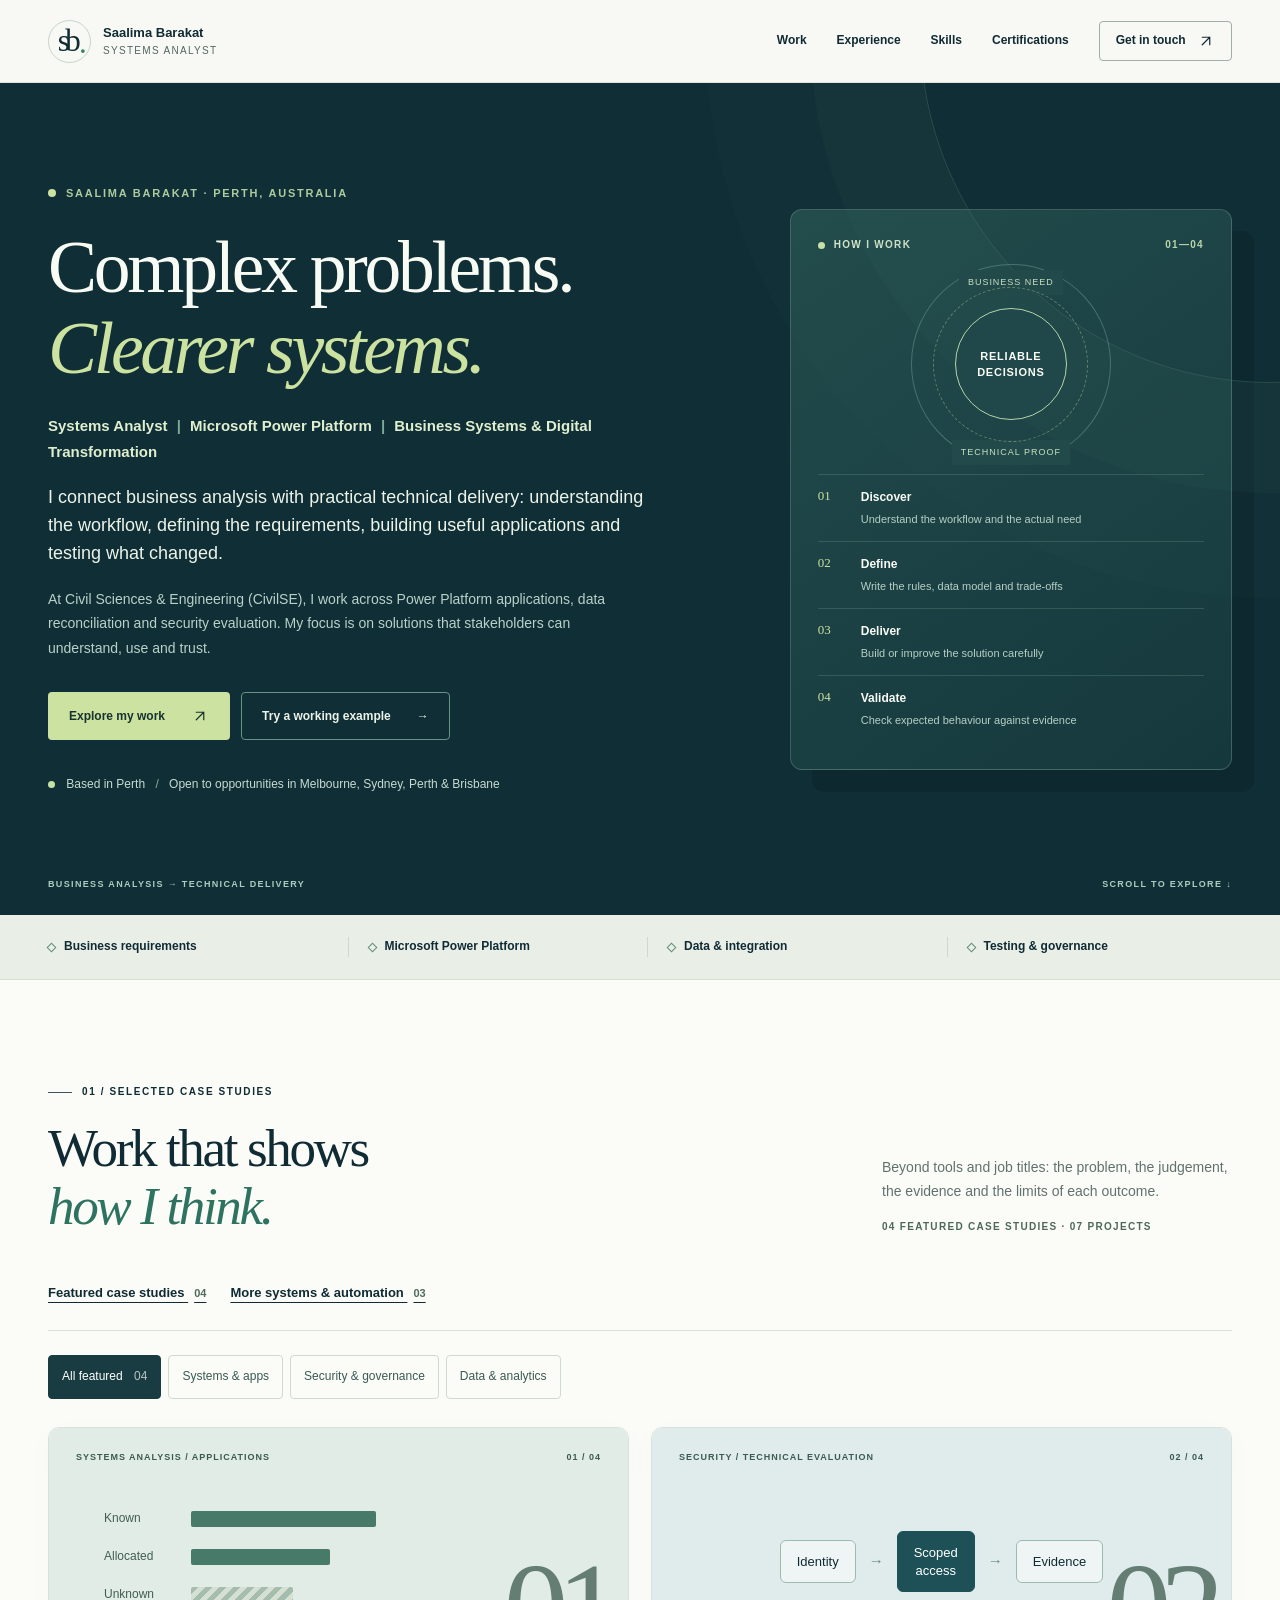
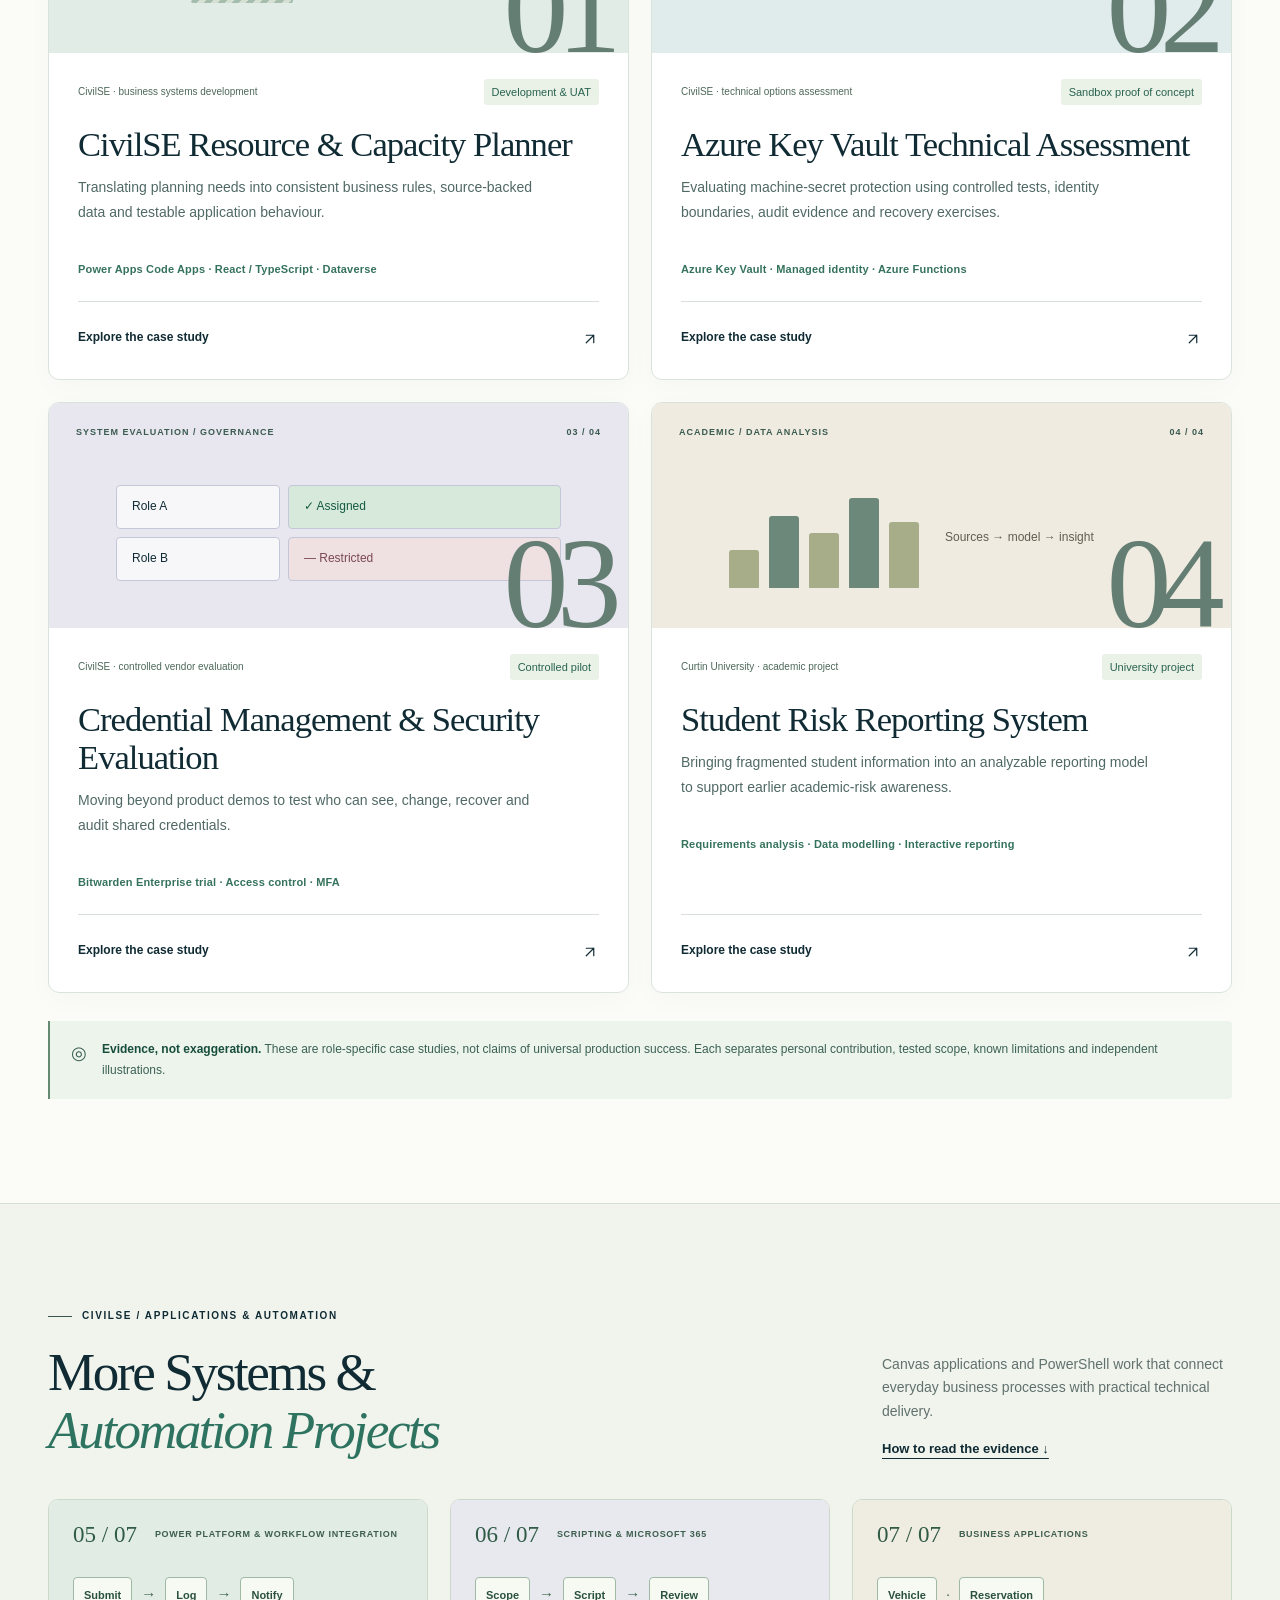
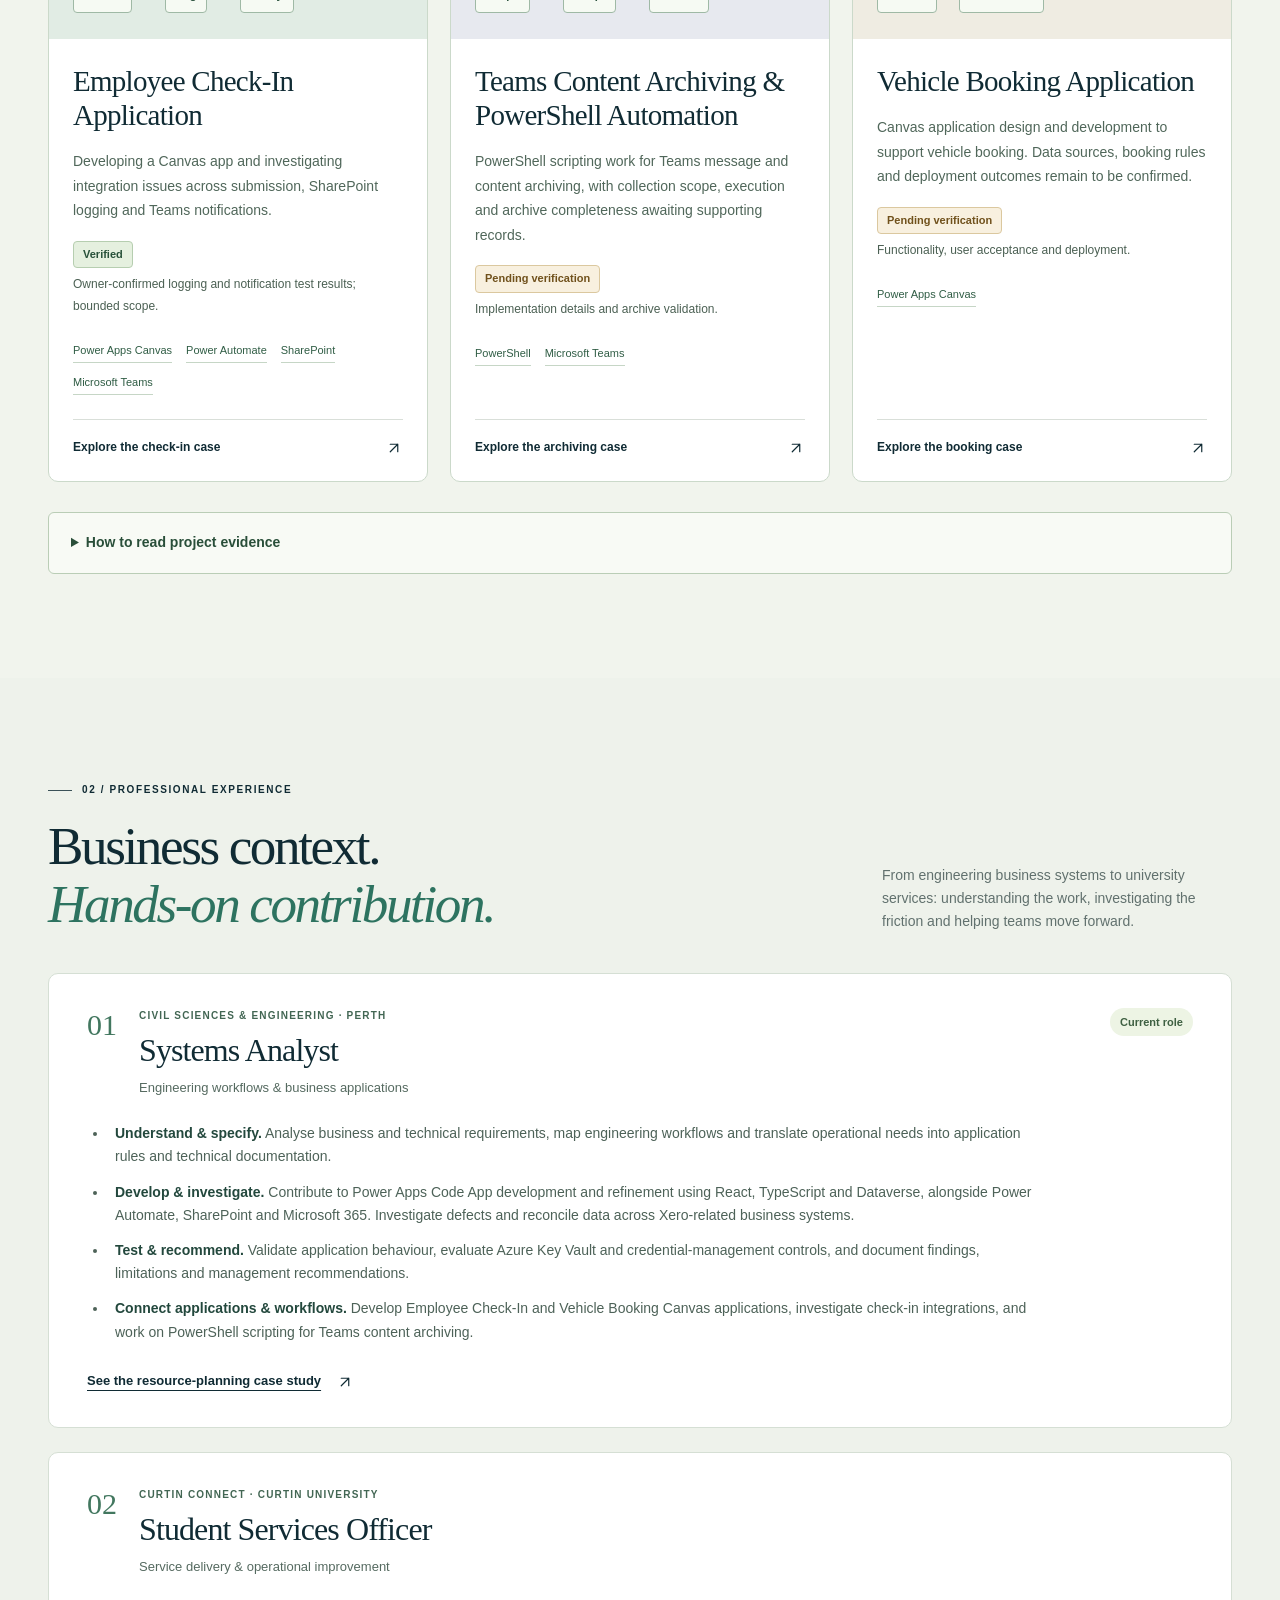
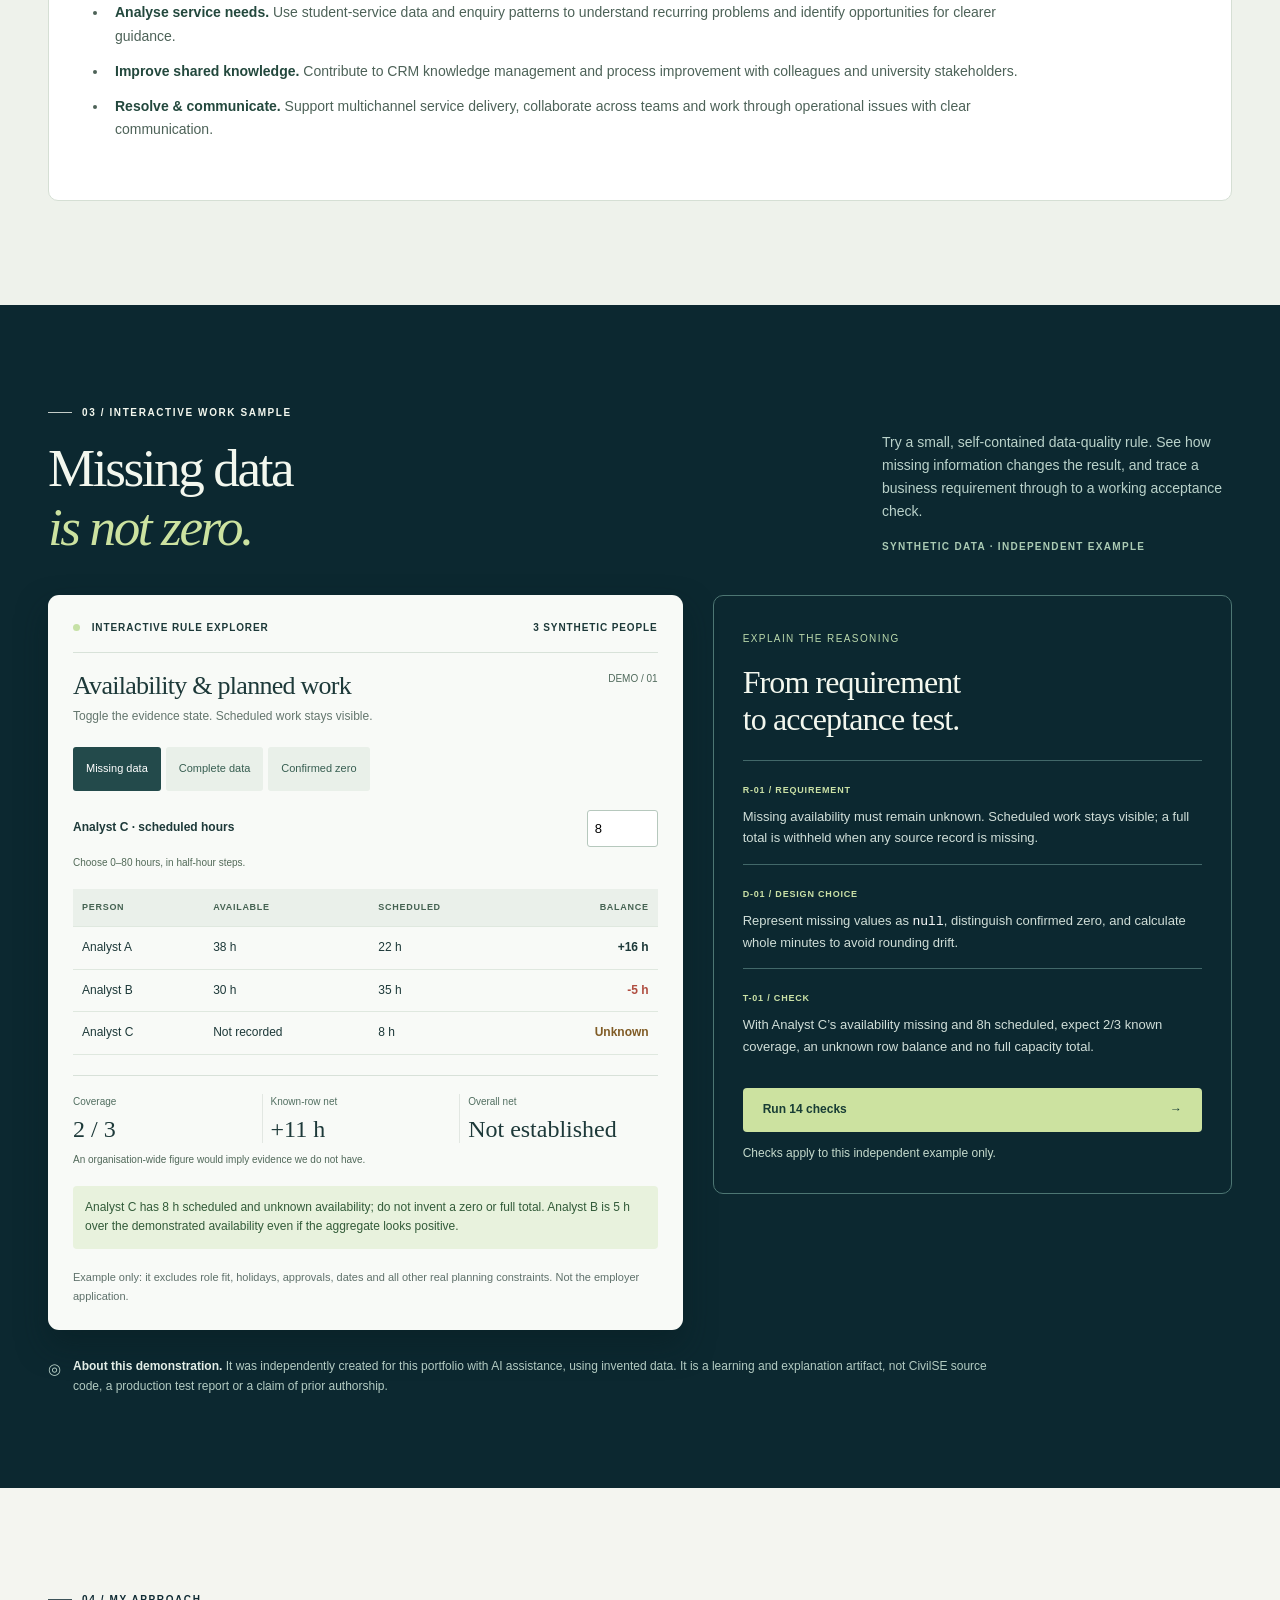
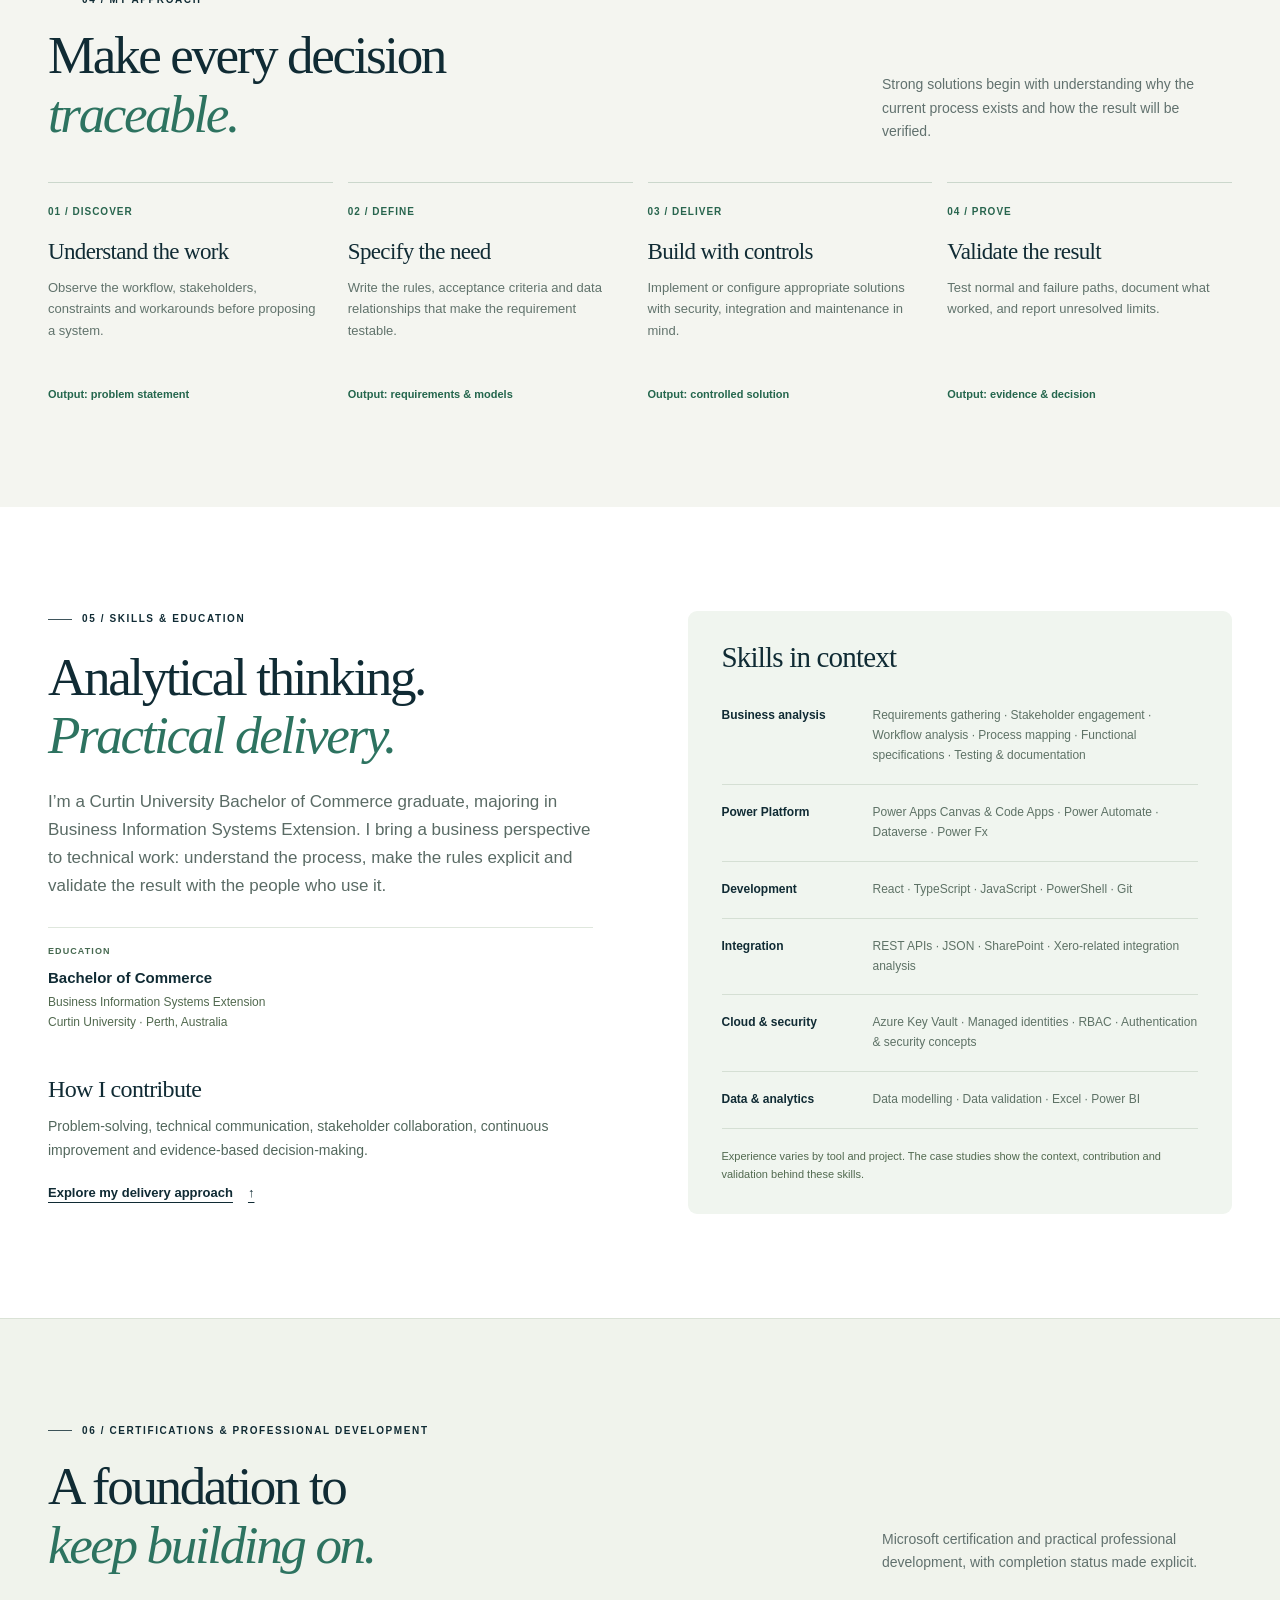
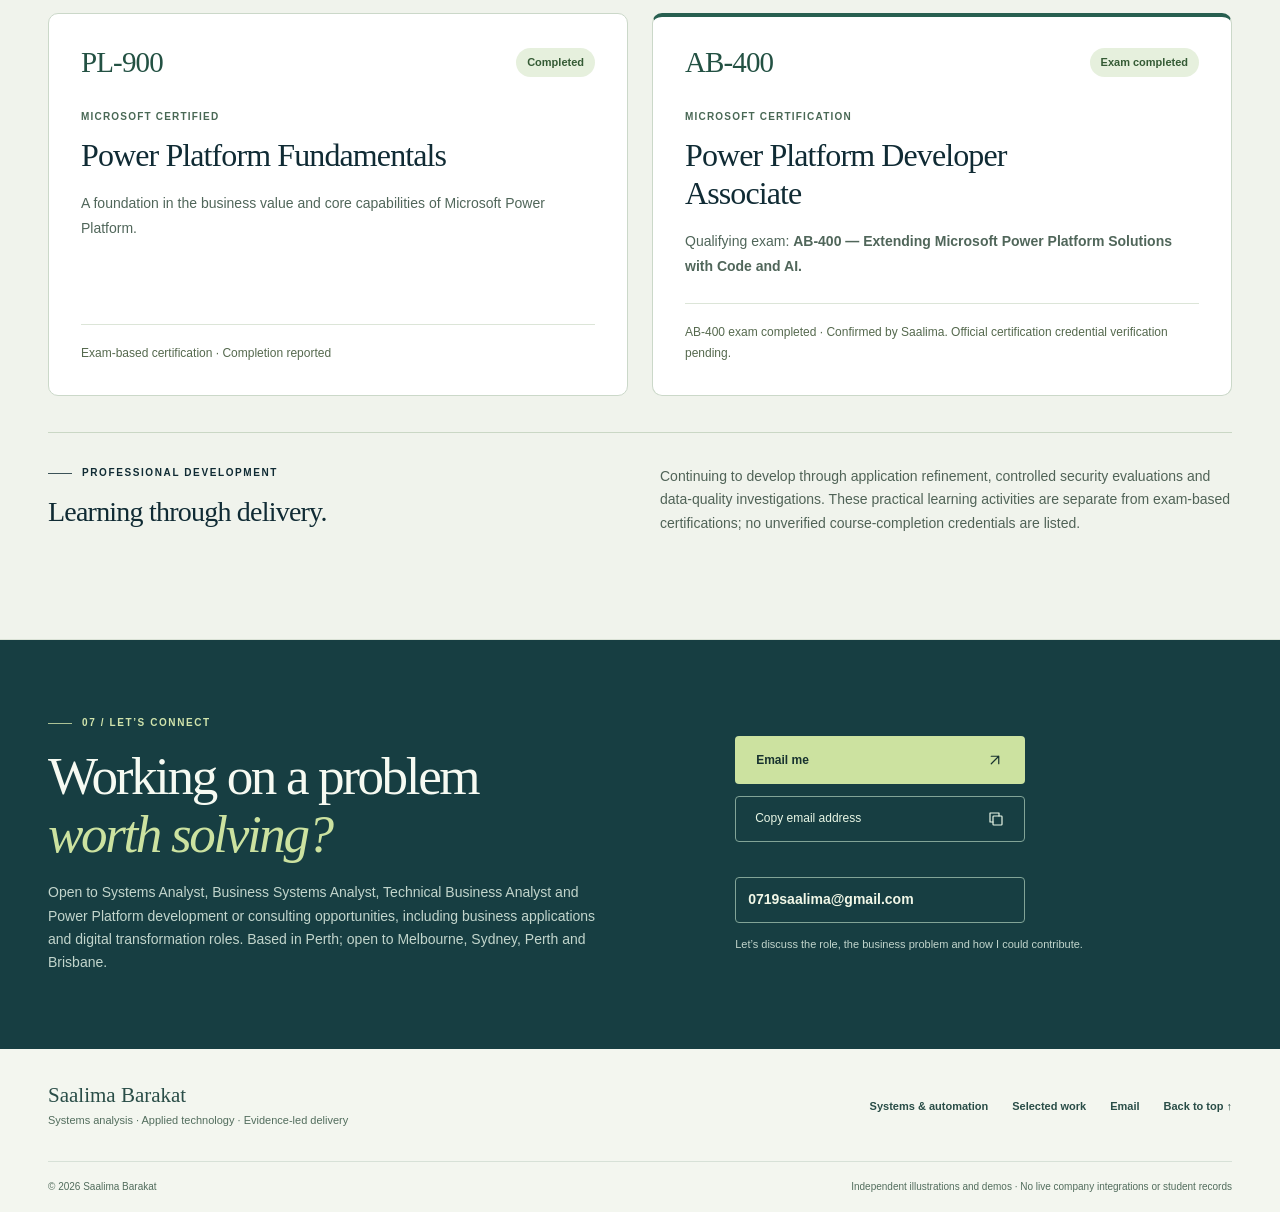
==== commit 9f29cb99: "Add CivilSE application and automation case studies" ====
--- a/index.html
+++ b/index.html
@@ -265,18 +265,28 @@
                 evidence and the limits of each outcome.
               </p>
               <span class="mini-meta"
-                >04 CASE STUDIES · 04 DIFFERENT LENSES</span
+                >04 FEATURED CASE STUDIES · 07 PROJECTS</span
               >
             </div>
           </div>
-          <div class="filters" role="group" aria-label="Filter case studies">
+          <nav class="project-section-nav" aria-label="Project collections">
+            <a href="#work">Featured case studies <span>04</span></a
+            ><a href="#more-projects"
+              >More systems &amp; automation <span>03</span></a
+            >
+          </nav>
+          <div
+            class="filters"
+            role="group"
+            aria-label="Filter featured case studies"
+          >
             <button
               class="filter active"
               type="button"
               data-filter="all"
               aria-pressed="true"
             >
-              All projects <span>04</span></button
+              All featured <span>04</span></button
             ><button
               class="filter"
               type="button"
@@ -301,7 +311,7 @@
             </button>
           </div>
           <p id="filter-status" class="visually-hidden" role="status">
-            Showing all 4 case studies.
+            Showing all 4 featured case studies.
           </p>
           <div class="project-grid">
             <article
@@ -508,6 +518,216 @@
               limitations and independent illustrations.
             </p>
           </div>
+        </div>
+      </section>
+
+      <section
+        class="section more-projects-section"
+        id="more-projects"
+        aria-labelledby="more-projects-title"
+      >
+        <div class="container">
+          <div class="heading-row">
+            <div>
+              <span class="section-kicker"
+                >CIVILSE / APPLICATIONS &amp; AUTOMATION</span
+              >
+              <h2 id="more-projects-title">
+                More Systems &amp;<br /><em>Automation Projects</em>
+              </h2>
+            </div>
+            <div class="heading-aside">
+              <p>
+                Canvas applications and PowerShell work that connect everyday
+                business processes with practical technical delivery.
+              </p>
+              <a class="text-link" href="#project-evidence"
+                >How to read the evidence ↓</a
+              >
+            </div>
+          </div>
+          <div class="additional-project-grid">
+            <article class="additional-project-card">
+              <div class="additional-card-heading">
+                <span class="project-number">05 / 07</span
+                ><span class="additional-category"
+                  >POWER PLATFORM &amp; WORKFLOW INTEGRATION</span
+                >
+              </div>
+              <div class="additional-card-visual" aria-hidden="true">
+                <span>Submit</span><i>→</i><span>Log</span><i>→</i
+                ><span>Notify</span>
+              </div>
+              <div class="additional-card-body">
+                <h3>Employee Check-In Application</h3>
+                <p>
+                  Developing a Canvas app and investigating integration issues
+                  across submission, SharePoint logging and Teams notifications.
+                </p>
+                <p class="additional-evidence">
+                  <span class="evidence-badge evidence-verified">Verified</span>
+                  Owner-confirmed logging and notification test results; bounded
+                  scope.
+                </p>
+                <ul class="technology-tags" aria-label="Technologies">
+                  <li>Power Apps Canvas</li>
+                  <li>Power Automate</li>
+                  <li>SharePoint</li>
+                  <li>Microsoft Teams</li>
+                </ul>
+                <a class="project-link" href="work/employee-check-in.html"
+                  >Explore the check-in case
+                  <svg
+                    class="icon"
+                    viewBox="0 0 24 24"
+                    aria-hidden="true"
+                    focusable="false"
+                  >
+                    <path d="M7 17 17 7M7 7h10v10" /></svg
+                ></a>
+              </div>
+            </article>
+            <article class="additional-project-card">
+              <div class="additional-card-heading">
+                <span class="project-number">06 / 07</span
+                ><span class="additional-category"
+                  >SCRIPTING &amp; MICROSOFT 365</span
+                >
+              </div>
+              <div
+                class="additional-card-visual archive-visual"
+                aria-hidden="true"
+              >
+                <span>Scope</span><i>→</i><span>Script</span><i>→</i
+                ><span>Review</span>
+              </div>
+              <div class="additional-card-body">
+                <h3>Teams Content Archiving &amp; PowerShell Automation</h3>
+                <p>
+                  PowerShell scripting work for Teams message and content
+                  archiving, with collection scope, execution and archive
+                  completeness awaiting supporting records.
+                </p>
+                <p class="additional-evidence">
+                  <span class="evidence-badge evidence-pending"
+                    >Pending verification</span
+                  >
+                  Implementation details and archive validation.
+                </p>
+                <ul
+                  class="technology-tags"
+                  aria-label="Confirmed project technologies"
+                >
+                  <li>PowerShell</li>
+                  <li>Microsoft Teams</li>
+                </ul>
+                <a class="project-link" href="work/teams-archiving.html"
+                  >Explore the archiving case
+                  <svg
+                    class="icon"
+                    viewBox="0 0 24 24"
+                    aria-hidden="true"
+                    focusable="false"
+                  >
+                    <path d="M7 17 17 7M7 7h10v10" /></svg
+                ></a>
+              </div>
+            </article>
+            <article class="additional-project-card">
+              <div class="additional-card-heading">
+                <span class="project-number">07 / 07</span
+                ><span class="additional-category">BUSINESS APPLICATIONS</span>
+              </div>
+              <div
+                class="additional-card-visual booking-visual"
+                aria-hidden="true"
+              >
+                <span>Vehicle</span><i>·</i><span>Reservation</span>
+              </div>
+              <div class="additional-card-body">
+                <h3>Vehicle Booking Application</h3>
+                <p>
+                  Canvas application design and development to support vehicle
+                  booking. Data sources, booking rules and deployment outcomes
+                  remain to be confirmed.
+                </p>
+                <p class="additional-evidence">
+                  <span class="evidence-badge evidence-pending"
+                    >Pending verification</span
+                  >
+                  Functionality, user acceptance and deployment.
+                </p>
+                <ul
+                  class="technology-tags"
+                  aria-label="Confirmed project technologies"
+                >
+                  <li>Power Apps Canvas</li>
+                </ul>
+                <a class="project-link" href="work/vehicle-booking.html"
+                  >Explore the booking case
+                  <svg
+                    class="icon"
+                    viewBox="0 0 24 24"
+                    aria-hidden="true"
+                    focusable="false"
+                  >
+                    <path d="M7 17 17 7M7 7h10v10" /></svg
+                ></a>
+              </div>
+            </article>
+          </div>
+          <details class="evidence-guide" id="project-evidence">
+            <summary>How to read project evidence</summary>
+            <p>
+              Indicators apply to individual claims, not an entire project's
+              production readiness. Each case identifies the supporting source
+              and its limits.
+            </p>
+            <dl class="evidence-legend">
+              <div>
+                <dt>
+                  <span class="evidence-badge evidence-verified">Verified</span>
+                </dt>
+                <dd>
+                  Supported by test results, records or owner confirmation, with
+                  the basis stated.
+                </dd>
+              </div>
+              <div>
+                <dt>
+                  <span class="evidence-badge evidence-documented"
+                    >Documented</span
+                  >
+                </dt>
+                <dd>
+                  Recorded in an analysis, specification or technical account.
+                  Original source records may still need review.
+                </dd>
+              </div>
+              <div>
+                <dt>
+                  <span class="evidence-badge evidence-illustrative"
+                    >Illustrative</span
+                  >
+                </dt>
+                <dd>
+                  Independently created diagrams or synthetic data, separate
+                  from the employer's systems.
+                </dd>
+              </div>
+              <div>
+                <dt>
+                  <span class="evidence-badge evidence-pending"
+                    >Pending verification</span
+                  >
+                </dt>
+                <dd>
+                  Details or outcomes that need confirmation or supporting
+                  evidence.
+                </dd>
+              </div>
+            </dl>
+          </details>
         </div>
       </section>
 
@@ -564,6 +784,12 @@
                   behaviour, evaluate Azure Key Vault and credential-management
                   controls, and document findings, limitations and management
                   recommendations.
+                </li>
+                <li>
+                  <strong>Connect applications &amp; workflows.</strong> Develop
+                  Employee Check-In and Vehicle Booking Canvas applications,
+                  investigate check-in integrations, and work on PowerShell
+                  scripting for Teams content archiving.
                 </li>
               </ul>
               <a class="text-link" href="work/resource-planning.html"
@@ -907,11 +1133,14 @@
             </div>
             <div class="skill-row">
               <span>Power Platform</span>
-              <p>Power Apps · Power Automate · Dataverse · Power Fx</p>
+              <p>
+                Power Apps Canvas &amp; Code Apps · Power Automate · Dataverse ·
+                Power Fx
+              </p>
             </div>
             <div class="skill-row">
               <span>Development</span>
-              <p>React · TypeScript · JavaScript · Git</p>
+              <p>React · TypeScript · JavaScript · PowerShell · Git</p>
             </div>
             <div class="skill-row">
               <span>Integration</span>
@@ -1096,7 +1325,8 @@
           >
         </div>
         <div class="foot-right">
-          <a href="index.html#work">Selected work</a
+          <a href="index.html#more-projects">Systems &amp; automation</a
+          ><a href="index.html#work">Selected work</a
           ><a
             href="mailto:0719saalima@gmail.com?subject=Systems%20Analyst%20opportunity"
             >Email</a
--- a/assets/style.css
+++ b/assets/style.css
@@ -2831,3 +2831,286 @@
   width: 27px;
   height: 27px;
 }
+
+/* Additional CivilSE work shares the existing palette and static card pattern. */
+.project-section-nav {
+  display: flex;
+  flex-wrap: wrap;
+  gap: 12px 24px;
+  margin-bottom: 24px;
+  padding-bottom: 20px;
+  border-bottom: 1px solid var(--line);
+}
+.project-section-nav a {
+  font-size: 13px;
+  font-weight: 700;
+  text-underline-offset: 5px;
+  padding-block: 7px;
+}
+.project-section-nav span {
+  font-size: 11px;
+  margin-left: 6px;
+  color: #516b5c;
+}
+.more-projects-section {
+  background: #f1f4ed;
+  border-top: 1px solid #d7e1d3;
+}
+.additional-project-grid {
+  display: grid;
+  grid-template-columns: repeat(3, minmax(0, 1fr));
+  gap: 22px;
+}
+.additional-project-card {
+  min-width: 0;
+  display: flex;
+  flex-direction: column;
+  background: #fff;
+  border: 1px solid #cbd9ca;
+  border-radius: 10px;
+  overflow: hidden;
+}
+.additional-card-heading {
+  display: flex;
+  gap: 18px;
+  align-items: center;
+  padding: 22px 24px 15px;
+  background: #e1ece4;
+}
+.project-number {
+  font:
+    23px Georgia,
+    serif;
+  white-space: nowrap;
+  color: #305b45;
+}
+.additional-category {
+  font-size: 9px;
+  letter-spacing: 0.08em;
+  font-weight: 750;
+  line-height: 1.6;
+  color: #3e5e4d;
+}
+.additional-card-visual {
+  display: flex;
+  align-items: center;
+  gap: 9px;
+  padding: 14px 24px 26px;
+  background: #e1ece4;
+}
+.additional-card-visual span {
+  font-size: 11px;
+  font-weight: 650;
+  padding: 8px 10px;
+  border: 1px solid #9fb9a5;
+  border-radius: 4px;
+  color: #2b513d;
+  background: #f6faf3;
+}
+.additional-card-visual i {
+  font-style: normal;
+  color: #41684e;
+}
+.additional-project-card:nth-child(2) .additional-card-heading,
+.archive-visual {
+  background: #e7e9ef;
+}
+.additional-project-card:nth-child(3) .additional-card-heading,
+.booking-visual {
+  background: #efece2;
+}
+.additional-card-body {
+  padding: 25px 24px 0;
+  display: flex;
+  flex-direction: column;
+  flex: 1;
+}
+.additional-card-body h3 {
+  font:
+    29px/1.18 Georgia,
+    serif;
+  margin-bottom: 17px;
+  letter-spacing: -0.025em;
+}
+.additional-card-body > p {
+  font-size: 14px;
+  line-height: 1.75;
+  color: #50675a;
+}
+.additional-card-body .additional-evidence {
+  font-size: 12px;
+  margin-top: 18px;
+  line-height: 1.8;
+  color: #4b6053;
+}
+.additional-evidence .evidence-badge {
+  display: table;
+  margin-bottom: 6px;
+}
+.technology-tags {
+  display: flex;
+  flex-wrap: wrap;
+  list-style: none;
+  gap: 7px;
+  padding: 0;
+  margin: 20px 0 24px;
+}
+.technology-tags li {
+  font-size: 11px;
+  color: #305d45;
+  border-bottom: 1px solid #c6d6c6;
+  padding: 3px 0;
+  margin-right: 7px;
+}
+.additional-card-body .project-link {
+  gap: 8px;
+  font-size: 12px;
+  margin-top: auto;
+}
+.additional-project-card:focus-within {
+  outline: 2px solid #628876;
+  outline-offset: 2px;
+}
+.evidence-badge {
+  display: inline-block;
+  font-size: 11px;
+  font-weight: 700;
+  line-height: 1.6;
+  padding: 4px 9px;
+  border: 1px solid transparent;
+  border-radius: 4px;
+  letter-spacing: 0;
+  text-transform: none;
+  white-space: normal;
+}
+.evidence-verified {
+  color: #28513a;
+  background: #e5f0df;
+  border-color: #b6ceb0;
+}
+.evidence-documented {
+  color: #295368;
+  background: #e7f0f4;
+  border-color: #bfd0d9;
+}
+.evidence-illustrative {
+  color: #5d4674;
+  background: #f0eaf4;
+  border-color: #d1c4db;
+}
+.evidence-pending {
+  color: #70511c;
+  background: #f8f0df;
+  border-color: #dbc89f;
+}
+.evidence-guide {
+  border: 1px solid #bacdb6;
+  border-radius: 6px;
+  margin-top: 30px;
+  padding: 8px 22px;
+  background: #f8faf5;
+}
+.evidence-guide summary {
+  min-height: 44px;
+  padding-block: 10px;
+  font-size: 14px;
+  font-weight: 700;
+  color: #294e39;
+}
+.evidence-guide > p {
+  font-size: 13px;
+  color: #506353;
+  margin-top: 10px;
+  max-width: 850px;
+}
+.evidence-legend {
+  display: grid;
+  grid-template-columns: repeat(2, minmax(0, 1fr));
+  gap: 22px;
+  margin: 24px 0 18px;
+}
+.evidence-legend dd {
+  margin: 9px 0 0;
+  font-size: 13px;
+  color: #4b6350;
+  line-height: 1.7;
+}
+.evidence-table .evidence-badge + p {
+  font-size: 11px;
+  margin-top: 8px;
+  min-width: 120px;
+  line-height: 1.6;
+}
+.evidence-checklist {
+  margin-block: 20px;
+  padding-left: 24px;
+}
+.evidence-checklist li {
+  padding-block: 7px;
+}
+.case-story h3[id] {
+  scroll-margin-top: 110px;
+}
+@media (max-width: 1000px) {
+  .additional-project-grid {
+    grid-template-columns: repeat(2, minmax(0, 1fr));
+  }
+}
+@media (max-width: 600px) {
+  .additional-project-grid,
+  .evidence-legend {
+    grid-template-columns: 1fr;
+  }
+  .additional-card-body h3 {
+    font-size: 28px;
+  }
+  .project-section-nav {
+    gap: 6px 18px;
+  }
+  .evidence-guide {
+    padding-inline: 17px;
+  }
+}
+@media print {
+  .additional-project-grid {
+    display: block;
+  }
+  .additional-project-card {
+    break-inside: avoid;
+    margin-bottom: 20px;
+  }
+  .additional-card-visual {
+    display: none;
+  }
+  .evidence-guide {
+    break-inside: avoid;
+  }
+}
+.evidence-guide-link {
+  margin-block: 0 28px;
+}
+.foot-right {
+  flex-wrap: wrap;
+}
+/* This small synthetic reservation illustration fits without horizontal scrolling. */
+.case-flow .evidence-table {
+  min-width: 0;
+  table-layout: fixed;
+}
+.case-flow .evidence-table tbody th {
+  min-width: 0;
+}
+.case-flow .evidence-table th,
+.case-flow .evidence-table td {
+  padding: 12px 8px;
+  overflow-wrap: anywhere;
+}
+@media (max-width: 540px) {
+  .case-flow .evidence-table th,
+  .case-flow .evidence-table td {
+    font-size: 11px;
+  }
+  .case-flow .evidence-table th {
+    letter-spacing: 0;
+  }
+}
